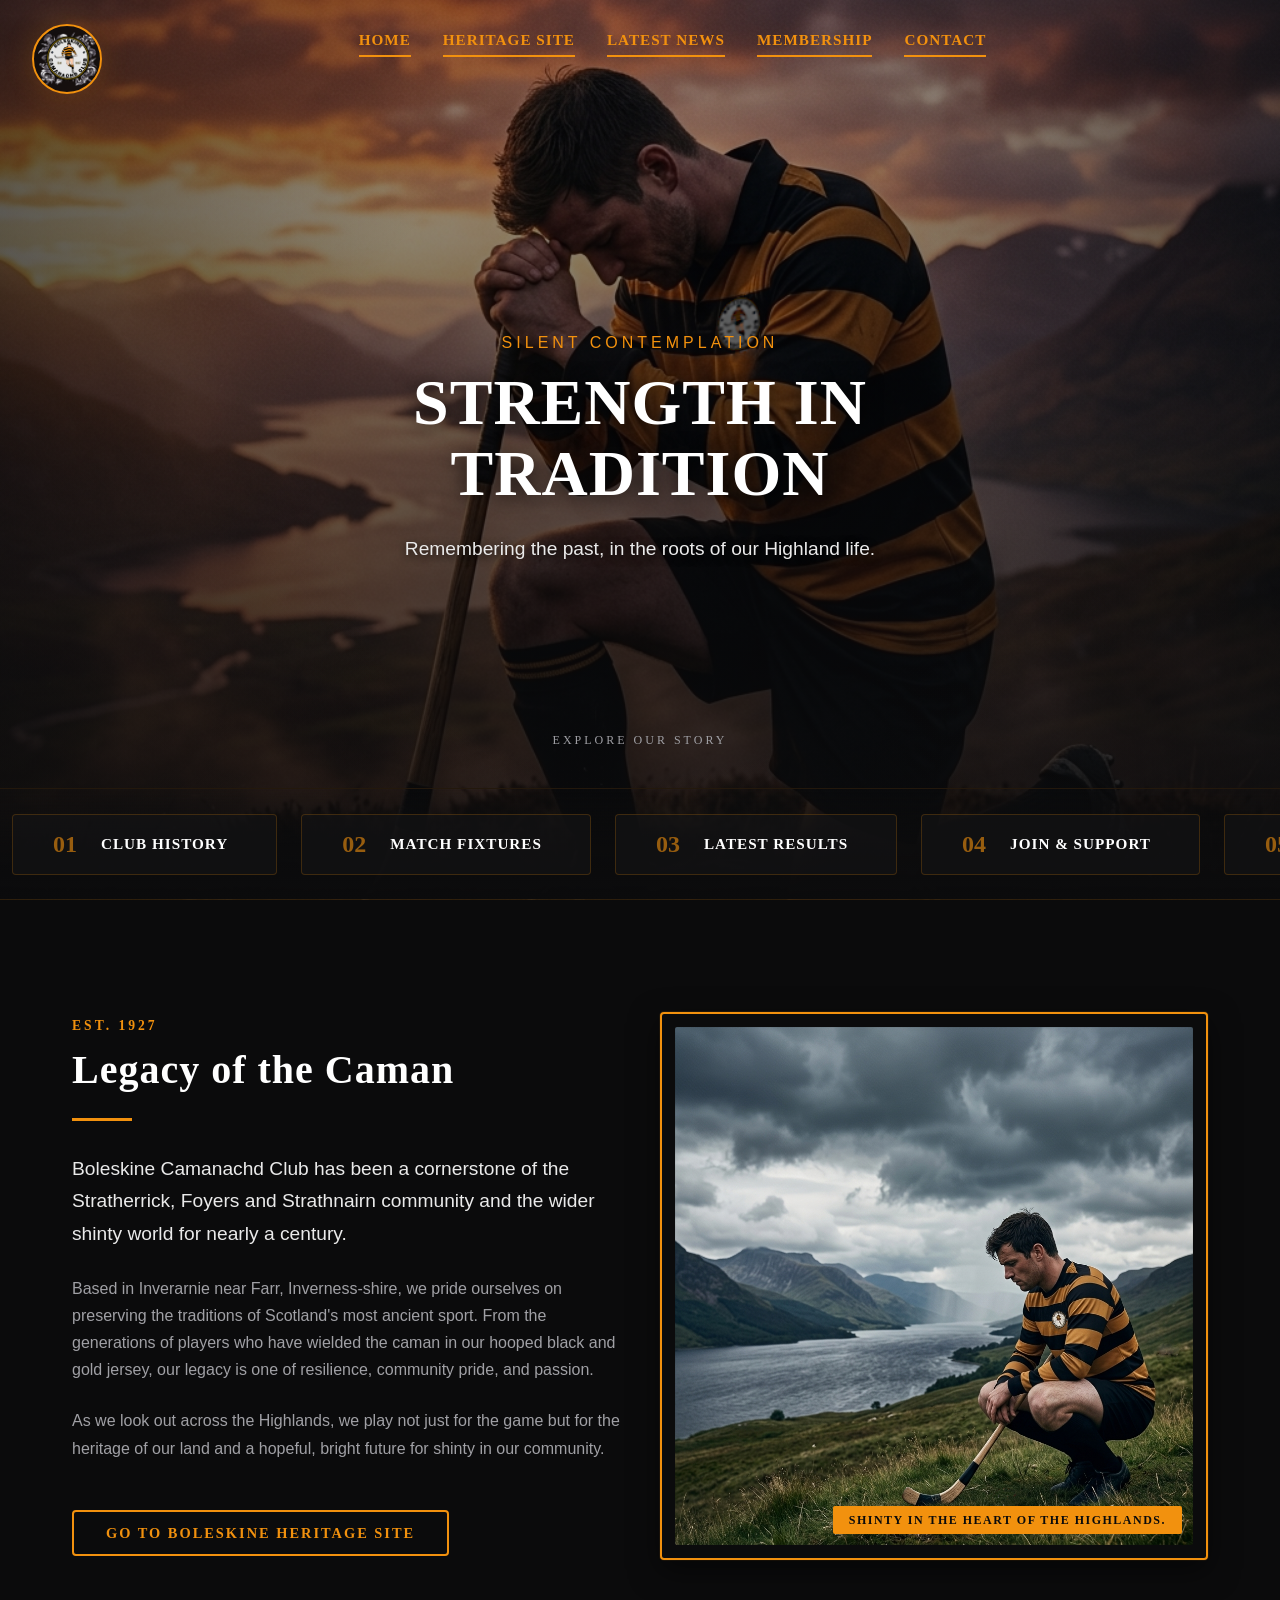
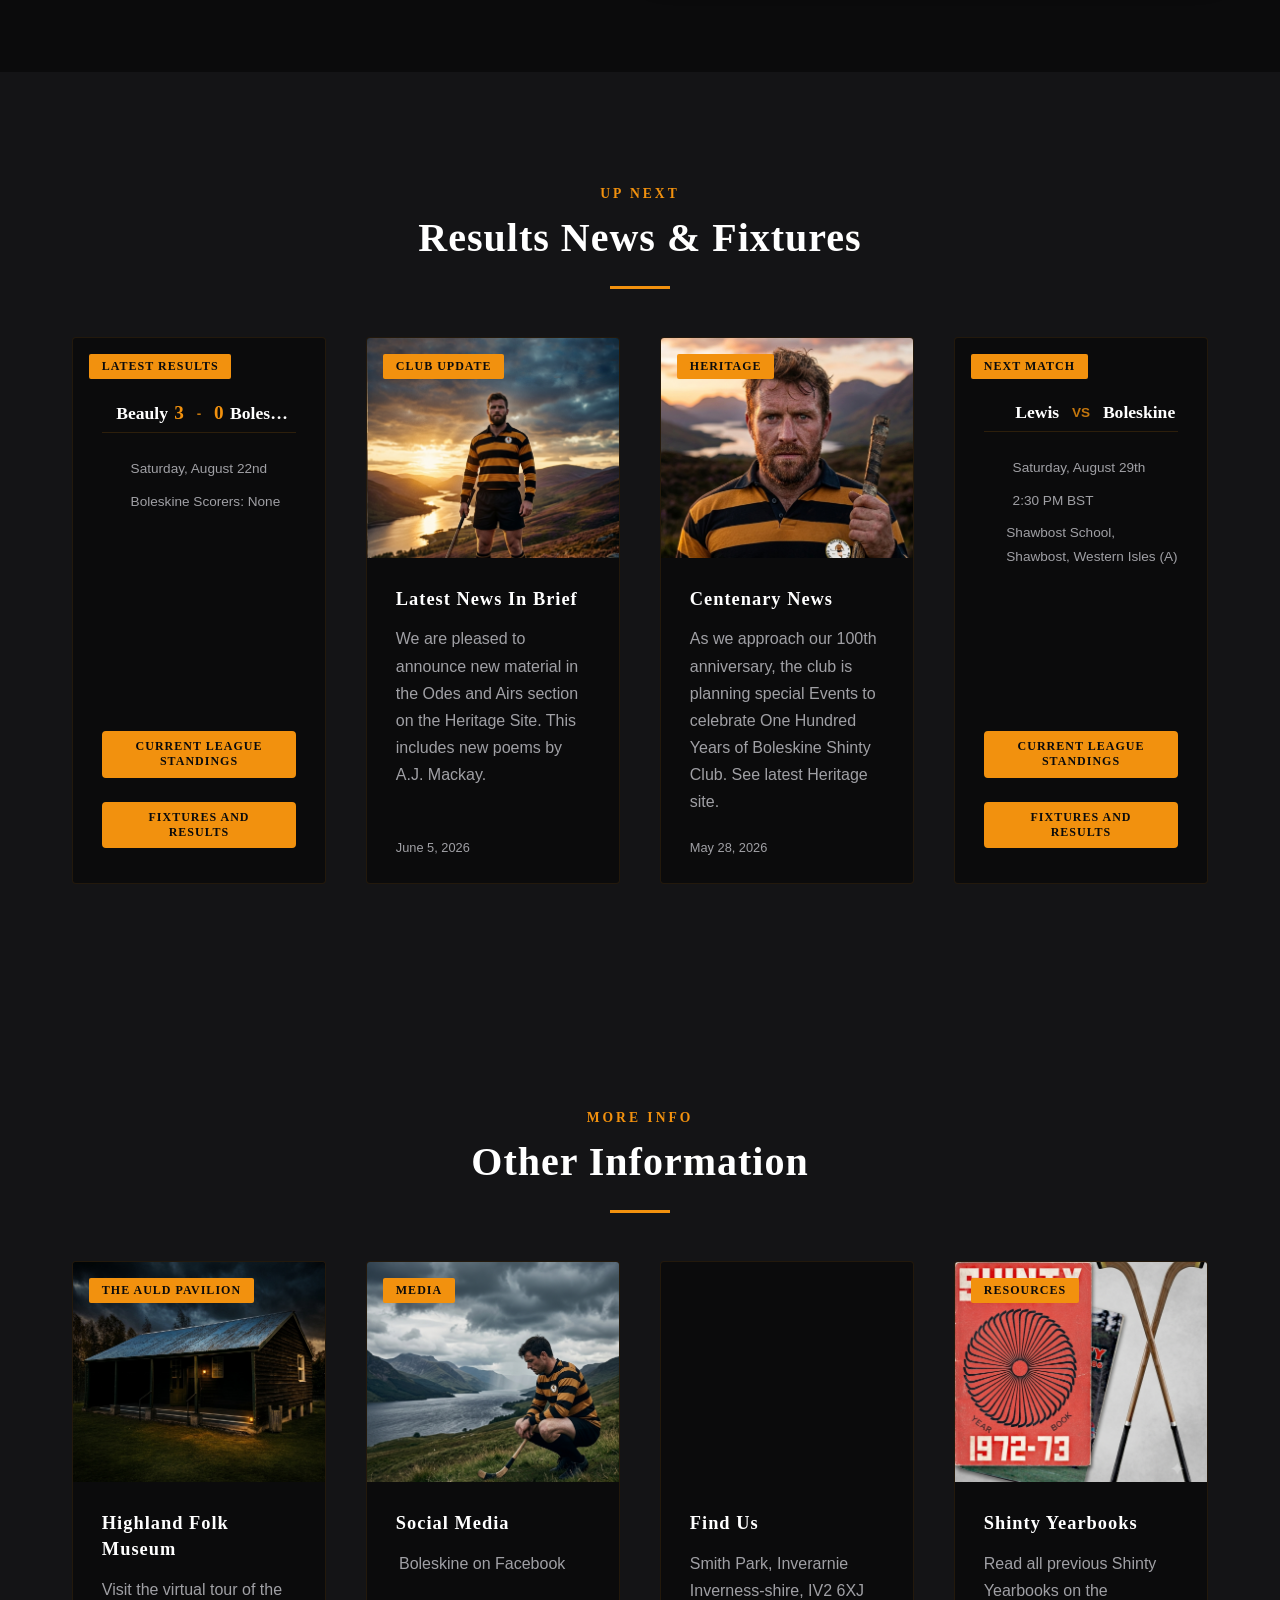
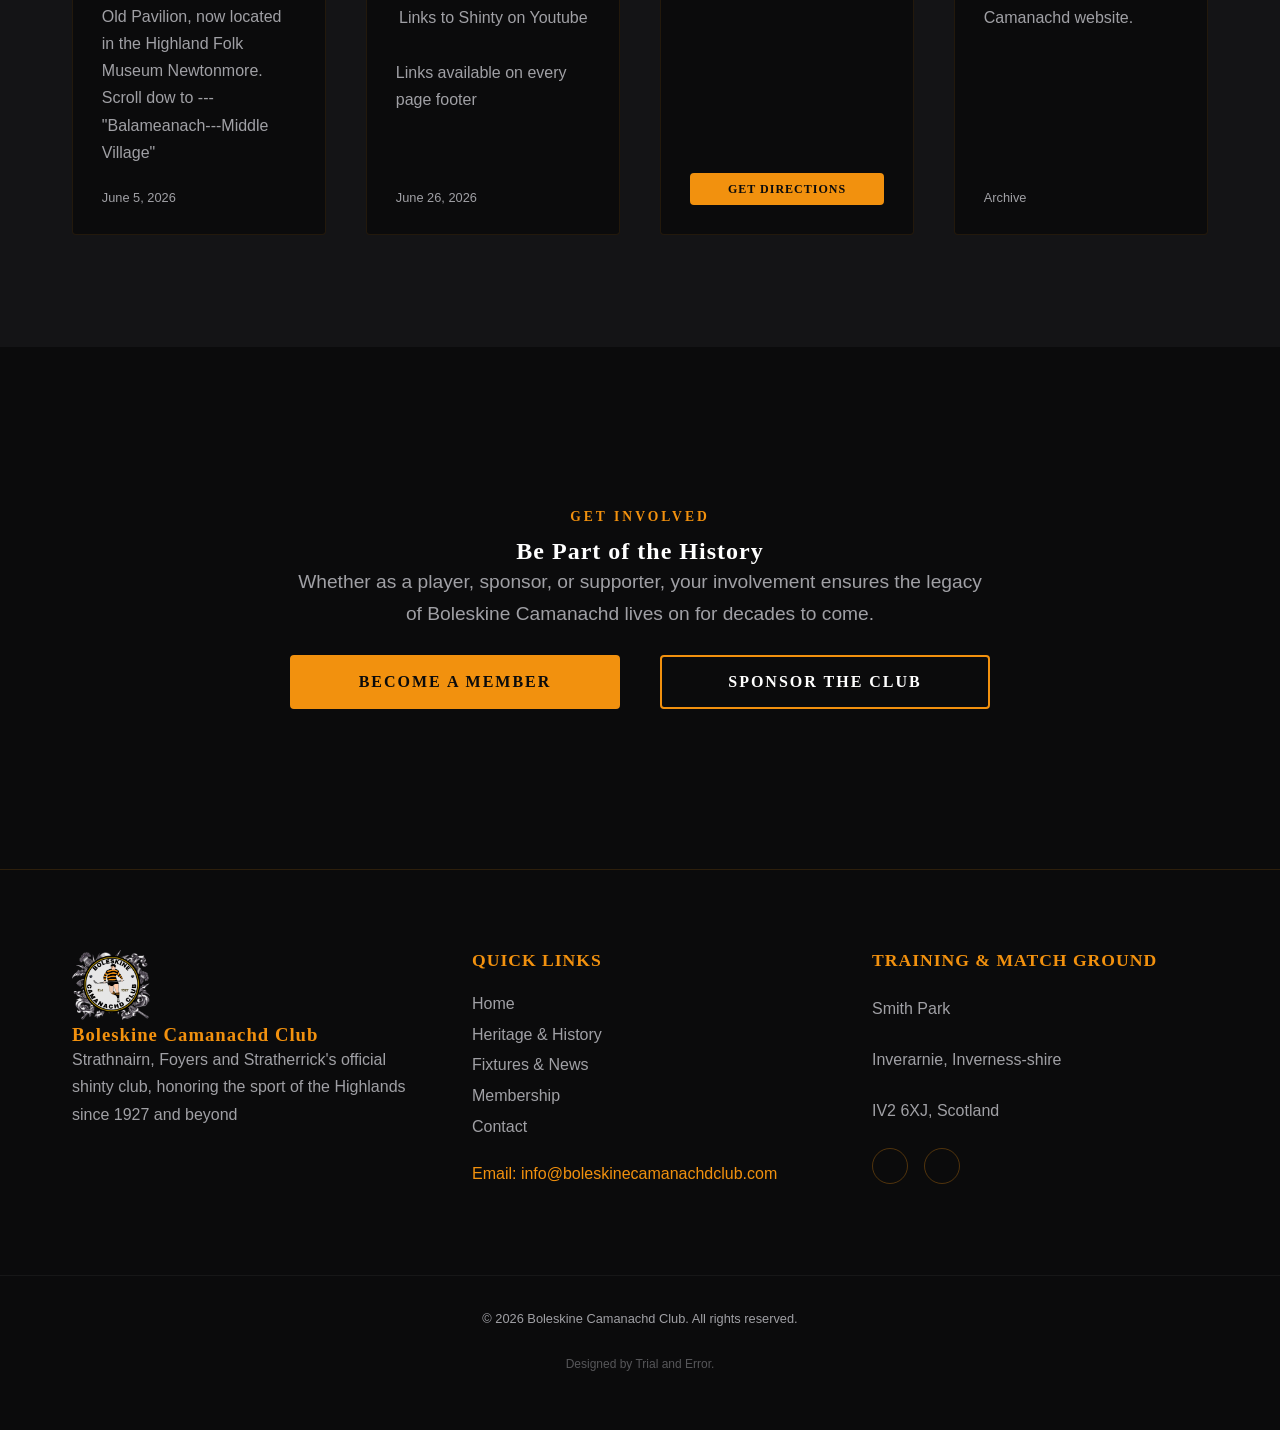
==== index.html @ 70c3073e "ui: force card action buttons to the bottom of the card" ====
<!DOCTYPE html>
<!-- saved from url=(0067)#contact -->
<html lang="en">

<head>
    <meta charset="utf-8">

    <meta name="viewport" content="width=device-width, initial-scale=1.0">
    <title>Boleskine Camanachd Club | Est. 1927</title>
    <link rel="icon" type="image/png" href="./assets/Round-Badge300.png">
    <meta name="description"
        content="Official homepage of Boleskine Camanachd Club. Honoring shinty tradition in the Scottish Highlands since 1927. Strength in heritage, hopeful for a brighter future.">
    <!-- Google Fonts -->
    <link rel="preconnect" href="https://fonts.googleapis.com/">
    <link rel="preconnect" href="https://fonts.gstatic.com/" crossorigin="">
    <link href="./index_files/css2" rel="stylesheet">
    <!-- FontAwesome for Icons -->
    <link rel="stylesheet" href="./index_files/all.min.css">
    <!-- Stylesheet -->
    <link rel="stylesheet" href="./index_files/style.css">
    <!-- Page Specific Styles -->
    <style>
        #dynamic-logo-container {
            position: fixed;
        }

        #hero {
            position: relative;
        }

        #slide-bowed {
            background-image: linear-gradient(to bottom, rgba(0, 0, 0, 0.3), rgba(11, 11, 12, 0.9)), url('assets/player_1_bowed.png');
        }

        #slide-standing {
            background-image: linear-gradient(to bottom, rgba(0, 0, 0, 0.3), rgba(11, 11, 12, 0.9)), url('assets/player_2_standing.png');
        }

        #slide-determined {
            background-image: linear-gradient(to bottom, rgba(0, 0, 0, 0.2), rgba(11, 11, 12, 0.95)), url('assets/determined.png');
        }

        #slide-hopeful {
            background-image: linear-gradient(to bottom, rgba(0, 0, 0, 0.25), rgba(11, 11, 12, 0.9)), url('assets/player_4_hopeful.png');
        }
    </style>
</head>

<body>

    <!-- Dynamic Logo Container (Moves from center-screen to navbar on scroll) -->


    <!-- Template Injection Placeholders -->
    <div id="site-header"></div>

    <!-- Cinematic Hero Section -->
    <section id="hero">
        <div class="hero-slides-wrapper">
            <!-- Slide 1: Bowed/Contemplation -->
            <div class="hero-slide" id="slide-bowed">
                <div class="hero-text-overlay text-center">
                    <span class="text-subtitle font-cinzel-bold">Silent Contemplation</span>
                    <h1 class="font-cinzel">Strength in Tradition</h1>
                    <p>Remembering the past, in the roots of our Highland life.</p>
                </div>
            </div>

            <!-- Slide 2: Standing/Turning -->
            <div class="hero-slide" id="slide-standing">
                <div class="hero-text-overlay text-center">
                    <span class="text-subtitle font-cinzel-bold">Rising Tall</span>
                    <h1 class="font-cinzel">Pride of the Gaidheal</h1>
                    <p>Turning to face the future. Ready to continue our history.</p>
                </div>
            </div>

            <!-- Slide 3: Determined Close-Up (Brighter Future) -->
            <div class="hero-slide" id="slide-determined">
                <div class="hero-text-overlay text-center">
                    <span class="text-subtitle font-gold font-cinzel-bold">A Brighter Future</span>
                    <h1 class="font-gold font-cinzel">Boleskine Camanachd</h1>
                    <p>A hopeful, determined vision for tomorrow.</p>
                </div>
            </div>

            <!-- Slide 4: Hopeful/Triumphant -->
            <div class="hero-slide active" id="slide-hopeful">
                <div class="hero-text-overlay text-center">
                    <span class="text-subtitle font-cinzel-bold">Rise Again</span>
                    <h1 class="font-cinzel">Hope for the future</h1>
                    <p>Standing tall, ready to write the next chapter.</p>
                </div>
            </div>
        </div>

        <!-- Ambient Mist Overlay -->
        <div class="ambient-mist"></div>

        <!-- Skip Intro / Scroll Down Button -->
        <div class="hero-controls">
            <a href="#heritage" class="scroll-indicator" aria-label="Scroll down">
                <span class="scroll-text font-cinzel">Explore Our Story</span>
                <i class="fa-solid fa-chevron-down scroll-arrow"></i>
            </a>
        </div>

        <!-- Infinite Scrolling Link Banner (Positioned near the bottom of the animation viewport) -->
        <div class="marquee-banner-container">
            <div class="marquee-banner">
                <div class="marquee-track">
                    <!-- Set 1 -->
                    <a href="#heritage" class="marquee-card">
                        <span class="card-num">01</span>
                        <span class="card-title font-cinzel">Club History <i class="fa-solid fa-arrow-right"></i></span>
                    </a>
                    <a href="#fixtures" class="marquee-card">
                        <span class="card-num">02</span>
                        <span class="card-title font-cinzel">Match Fixtures <i
                                class="fa-solid fa-arrow-right"></i></span>
                    </a>
                    <a href="#fixtures" class="marquee-card">
                        <span class="card-num">03</span>
                        <span class="card-title font-cinzel">Latest Results <i
                                class="fa-solid fa-arrow-right"></i></span>
                    </a>
                    <a href="#membership" class="marquee-card">
                        <span class="card-num">04</span>
                        <span class="card-title font-cinzel">Join &amp; Support <i
                                class="fa-solid fa-arrow-right"></i></span>
                    </a>
                    <a href="gallery.html" class="marquee-card">
                        <span class="card-num">05</span>
                        <span class="card-title font-cinzel">Club Gallery <i class="fa-solid fa-arrow-right"></i></span>
                    </a>
                    <a href="#contact" class="marquee-card">
                        <span class="card-num">06</span>
                        <span class="card-title font-cinzel">Get in Touch <i class="fa-solid fa-arrow-right"></i></span>
                    </a>

                    <!-- Set 2 (Duplicated for infinite looping) -->
                    <a href="#heritage" class="marquee-card">
                        <span class="card-num">01</span>
                        <span class="card-title font-cinzel">Club History <i class="fa-solid fa-arrow-right"></i></span>
                    </a>
                    <a href="#fixtures" class="marquee-card">
                        <span class="card-num">02</span>
                        <span class="card-title font-cinzel">Match Fixtures <i
                                class="fa-solid fa-arrow-right"></i></span>
                    </a>
                    <a href="#fixtures" class="marquee-card">
                        <span class="card-num">03</span>
                        <span class="card-title font-cinzel">Latest Results <i
                                class="fa-solid fa-arrow-right"></i></span>
                    </a>
                    <a href="#membership" class="marquee-card">
                        <span class="card-num">04</span>
                        <span class="card-title font-cinzel">Join &amp; Support <i
                                class="fa-solid fa-arrow-right"></i></span>
                    </a>
                    <a href="gallery.html" class="marquee-card">
                        <span class="card-num">05</span>
                        <span class="card-title font-cinzel">Club Gallery <i class="fa-solid fa-arrow-right"></i></span>
                    </a>
                    <a href="#contact" class="marquee-card">
                        <span class="card-num">06</span>
                        <span class="card-title font-cinzel">Get in Touch <i class="fa-solid fa-arrow-right"></i></span>
                    </a>
                </div>
            </div>
        </div>
    </section>

    <!-- Main Content Area -->
    <main>
        <!-- Club Heritage Section -->
        <section id="heritage" class="content-section">
            <div class="container">
                <div class="grid grid-2-col align-center">
                    <div class="heritage-text reveal-on-scroll active">
                        <div class="section-badge font-cinzel">Est. 1927</div>
                        <h2 class="section-title font-cinzel">Legacy of the Caman</h2>
                        <div class="accent-line"></div>
                        <p class="lead">Boleskine Camanachd Club has been a cornerstone of the Stratherrick, Foyers and
                            Strathnairn community
                            and the wider shinty world for nearly a century.</p>
                        <p>Based in Inverarnie near Farr, Inverness-shire, we pride ourselves on preserving the
                            traditions of Scotland's
                            most ancient sport. From the generations of players who have wielded the caman in our
                            hooped black and gold jersey, our legacy is one of resilience, community pride, and passion.
                        </p>
                        <p>As we look out across the Highlands, we play not just for the game but for the heritage of
                            our land and a hopeful, bright future for shinty in our community.</p>
                        <a href="#membership" class="btn btn-gold btn-outline mt-3">Go to Boleskine Heritage Site</a>
                    </div>
                    <div class="heritage-image reveal-on-scroll active">
                        <div class="image-frame-gold">
                            <img src="./index_files/player_1_original.png" alt="Boleskine Player in Contemplation">
                            <div class="frame-tag font-cinzel">Shinty in the heart of the Highlands. </div>
                        </div>
                    </div>
                </div>
            </div>
        </section>

        <!-- Fixtures & News Section -->
        <section id="fixtures" class="content-section bg-charcoal">
            <div class="container">
                <div class="text-center mb-5 reveal-on-scroll active">
                    <span class="section-badge font-cinzel">Up Next</span>
                    <h2 class="section-title font-cinzel">Results News &amp; Fixtures</h2>
                    <div class="accent-line center"></div>
                </div>

                <div class="grid grid-4-col">
                    <!-- Results Card -->
                    <div class="news-card reveal-on-scroll active" id="latest-results-card">
                        <div class="card-type font-cinzel">Latest Results</div>
                        <div class="fixture-details">
                            <div class="fixture-teams"><span class="team-name font-cinzel">Boleskine</span><span
                                    class="vs">vs</span><span class="team-name font-cinzel">Kingussie</span></div>
                            <div class="fixture-meta">
                                <p><i class="fa-regular fa-calendar-days"></i> Saturday, July 4th</p>
                                <p><i class="fa-regular fa-clock"></i> 2:30 PM BST</p>
                                <p><i class="fa-solid fa-location-dot"></i> Smith Pk Inverarnie (H)</p>
                            </div>
                            <a href="https://matches.shinty.com/mowi-north-division-2-2026/" target="_blank"
                                rel="noopener" class="btn btn-gold btn-xs mt-3 w-100 text-center">Current League
                                Standings</a>
                            <a href="https://matches.shinty.com/" target="_blank" rel="noopener"
                                class="btn btn-gold btn-xs mt-3 w-100 text-center">Fixtures and Results</a>
                        </div>
                    </div>

                    <!-- News Card 1 -->
                    <div class="news-card reveal-on-scroll active">
                        <div class="card-img-wrapper">
                            <div class="card-type font-cinzel">Club Update</div>
                            <img src="./index_files/player_2_standing.png" alt="Shinty Club Training Session">
                        </div>
                        <div class="card-content">
                            <h3 class="card-heading font-cinzel"><a href="#">Latest News In Brief</a></h3>
                            <p>We are pleased to announce new material in the Odes and Airs section on the Heritage
                                Site. This includes new poems by A.J. Mackay.</p>
                            <span class="card-date"><i class="fa-regular fa-clock"></i> June 5, 2026</span>
                        </div>
                    </div>

                    <!-- News Card 2 -->
                    <div class="news-card reveal-on-scroll active">
                        <div class="card-img-wrapper">
                            <div class="card-type font-cinzel">Heritage</div>
                            <img src="./index_files/determined.png" alt="Shinty Club Slogan Background">
                        </div>
                        <div class="card-content">
                            <h3 class="card-heading font-cinzel"><a href="#">Centenary News</a>
                            </h3>
                            <p>As we approach our 100th anniversary, the club is planning special Events to
                                celebrate One Hundred Years of Boleskine Shinty Club. See latest Heritage site.</p>
                            <span class="card-date"><i class="fa-regular fa-clock"></i> May 28, 2026</span>
                        </div>
                    </div>
                    <!-- Fixture Card 1 -->
                    <div class="news-card reveal-on-scroll active" id="next-match-card">
                        <div class="card-type font-cinzel">Next Match</div>
                        <div class="fixture-details">
                            <div class="fixture-teams"><span class="team-name font-cinzel">Boleskine</span><span
                                    class="vs">vs</span><span class="team-name font-cinzel">Kingussie</span></div>
                            <div class="fixture-meta">
                                <p><i class="fa-regular fa-calendar-days"></i> Saturday, July 4th</p>
                                <p><i class="fa-regular fa-clock"></i> 2:30 PM BST</p>
                                <p><i class="fa-solid fa-location-dot"></i> Smith Pk Inverarnie (H)</p>
                            </div>
                            <a href="https://matches.shinty.com/mowi-north-division-2-2026/" target="_blank"
                                rel="noopener" class="btn btn-gold btn-xs mt-3 w-100 text-center">Current League
                                Standings</a>
                            <a href="https://matches.shinty.com/" target="_blank" rel="noopener"
                                class="btn btn-gold btn-xs mt-3 w-100 text-center">Fixtures and Results</a>
                        </div>
                    </div>
                </div>
            </div>
        </section>


        <!-- Other Information Section -->
        <section id="other-info" class="content-section bg-charcoal">
            <div class="container">


                <div class="text-center mb-5 reveal-on-scroll active">
                    <span class="section-badge font-cinzel">More Info</span>
                    <h2 class="section-title font-cinzel">Other Information</h2>
                    <div class="accent-line center"></div>
                </div>


                <div class="grid grid-4-col">

                    <!-- News Card 1 -->
                    <div class="news-card reveal-on-scroll active">
                        <div class="card-img-wrapper">
                            <div class="card-type font-cinzel">The Auld Pavilion</div>
                            <img src="./index_files/auld_pavilion.jpg" alt="Shinty Pavilion Tour">
                        </div>
                        <div class="card-content">
                            <h3 class="card-heading font-cinzel"><a
                                    href="https://www.highlifehighland.com/attractions/highland-folk-museum/explore?_gl=1*1t1nfi8*_up*MQ..*_ga*MTc1NTkxMTQ5My4xNzg3NDgwNDAy*_ga_45TXEQCDF7*czE3ODc0ODA0MDIkbzEkZzAkdDE3ODc0ODA0MDIkajYwJGwwJGgw"
                                    target="_blank" rel="noopener">Highland
                                    Folk Museum</a></h3>
                            <p> Visit the virtual tour of the Old Pavilion, now located in the Highland Folk Museum
                                Newtonmore. Scroll dow to ---"Balameanach---Middle Village"</p>
                            <span class="card-date"><i class="fa-regular fa-clock"></i>June 5, 2026</span>
                        </div>
                    </div>

                    <!-- News Card 2 -->
                    <div class="news-card reveal-on-scroll active">
                        <div class="card-img-wrapper">
                            <div class="card-type font-cinzel">Media</div>
                            <img src="./index_files/player_1_original.png" alt="Shinty Club Slogan Background">
                        </div>
                        <div class="card-content">
                            <h3 class="card-heading font-cinzel"><a href="#">Social Media</a>
                            </h3>
                            <p>
                                <a href="https://www.facebook.com/people/Boleskine-Camanachd-Club/100057269995639/"
                                    target="_blank" rel="noopener" class="media-link"><i
                                        class="fa-brands fa-facebook"></i> Boleskine on Facebook</a><br><br>
                                <a href="https://www.youtube.com/results?search_query=shinty" target="_blank"
                                    rel="noopener" class="media-link"><i class="fa-brands fa-youtube"></i> Links to
                                    Shinty on Youtube</a><br><br>
                                Links available on every page footer
                            </p>
                            <span class="card-date"><i class="fa-regular fa-clock"></i> June 26, 2026</span>
                        </div>
                    </div>

                    <!-- Map Card -->
                    <div class="news-card reveal-on-scroll active">
                        <div class="card-img-wrapper">
                            <!-- Google Maps Embed -->
                            <iframe
                                src="https://maps.google.com/maps?q=Boleskine%20Shinty%20Club,%20Smith%20Park,%20Inverarnie,%20Inverness-shire&amp;t=&amp;z=14&amp;ie=UTF8&amp;iwloc=&amp;output=embed"
                                class="map-iframe" width="600" height="450" allowfullscreen loading="lazy"
                                title="Google Maps Location">
                            </iframe>
                        </div>
                        <div class="card-content">
                            <h3 class="card-heading font-cinzel">Find Us</h3>
                            <p>Smith Park, Inverarnie<br>Inverness-shire, IV2 6XJ</p>
                            <a href="https://www.google.com/maps/place/Boleskine+Shinty+Club/@57.3915967,-4.1916221,9784m/data=!3m1!1e3!4m9!1m2!2m1!1sSmith+Park,+Inverarnie,+Inverness-shire,+IV2+6XJ!3m5!1s0x488f6e24316aadd3:0xac85c4b815f97636!8m2!3d57.3867936!4d-4.1818406!16s%2Fg%2F11cms_fbth?entry=ttu&g_ep=EgoyMDI2MDgyNC4wIKXMDSoASAFQAw%3D%3D"
                                target="_blank" rel="noopener" class="btn btn-gold btn-xs mt-2 w-100 text-center">Get
                                Directions</a>
                        </div>
                    </div>
                    <!-- News Card 3: Shinty Yearbooks -->
                    <div class="news-card reveal-on-scroll active">
                        <div class="card-img-wrapper">
                            <div class="card-type font-cinzel">Resources</div>
                            <img src="./index_files/yearbooks.png" alt="Shinty Yearbooks">
                        </div>
                        <div class="card-content">
                            <h3 class="card-heading font-cinzel"><a href="https://shinty.com/the-shinty-yearbook/"
                                    target="_blank" rel="noopener">Shinty Yearbooks</a>
                            </h3>
                            <p>Read all previous Shinty Yearbooks on the Camanachd website.</p>
                            <span class="card-date"><i class="fa-regular fa-clock"></i> Archive</span>
                        </div>
                    </div>

                </div>
            </div>
        </section>




        <!-- Club Membership / Call To Action Section -->
        <section id="membership" class="content-section cta-section">
            <div class="cta-overlay"></div>
            <div class="container relative-z">
                <div class="text-center max-width-700 reveal-on-scroll active">
                    <span class="section-badge font-cinzel text-gold">Get Involved</span>
                    <h2 class="font-cinzel text-white mb-3">Be Part of the History</h2>
                    <p class="lead text-gray mb-4">Whether as a player, sponsor, or supporter, your involvement ensures
                        the legacy of Boleskine Camanachd lives on for decades to come.</p>
                    <div class="grid grid-2-col gap-3 justify-center">
                        <a href="#contact" class="btn btn-gold btn-lg">Become a Member</a>
                        <a href="#contact" class="btn btn-gold btn-outline btn-lg text-white">Sponsor the Club</a>
                    </div>
                </div>
            </div>
        </section>
    </main>

    <!-- Template Injection Placeholders -->
    <div id="site-footer"></div>

    <!-- Scripts -->
    <script src="./index_files/templates.js"></script>
    <script src="./index_files/main.js"></script>
    <script src="./index_files/fixtures.js"></script>
    <script src="./index_files/fixture_updater.js"></script>


</body>

</html>
---- index_files/style.css ----
/* Core Design System Variables */
:root {
    --color-black: #0B0B0C;
    --color-charcoal: #141416;
    --color-gold: #F2910E;
    --color-gold-hover: #C5720A;
    --color-gold-light: #FDDBB4;
    --color-gold-rgb: 242, 145, 14;
    --color-text: #EAEAEA;
    --color-text-muted: #A0A0A5;
    --font-title: 'Cinzel', serif;
    --font-body: 'Outfit', sans-serif;
    --transition-smooth: all 0.5s cubic-bezier(0.25, 1, 0.5, 1);
    --transition-quick: all 0.2s ease;
}

/* Reset & Base Styles */
* {
    margin: 0;
    padding: 0;
    box-sizing: border-box;
}

html {
    scroll-behavior: smooth;
    background-color: var(--color-black);
    color: var(--color-text);
    font-family: var(--font-body);
    font-size: 16px;
    overflow-x: hidden;
}

body {
    min-height: 100vh;
    display: flex;
    flex-direction: column;
    overflow-x: hidden;
}

/* Typography Utility */
.font-cinzel {
    font-family: var(--font-title);
}

.font-body {
    font-family: var(--font-body);
}

.text-gold {
    color: var(--color-gold) !important;
}

.text-white {
    color: #ffffff !important;
}

.text-gray {
    color: var(--color-text-muted) !important;
}

h1,
h2,
h3,
h4,
h5,
h6 {
    color: #ffffff;
    font-weight: 700;
    line-height: 1.2;
    letter-spacing: 1px;
}

p {
    font-weight: 300;
    line-height: 1.7;
    color: var(--color-text-muted);
    margin-bottom: 1.5rem;
}

.lead {
    font-size: 1.2rem;
    font-weight: 400;
    color: var(--color-text);
}

a {
    color: inherit;
    text-decoration: none;
    transition: var(--transition-quick);
}

/* Layout Elements */
.container {
    width: 100%;
    max-width: 1200px;
    margin: 0 auto;
    padding: 0 2rem;
}

.grid {
    display: grid;
    gap: 2.5rem;
}

.grid-2-col {
    grid-template-columns: repeat(2, 1fr);
}

.grid-3-col {
    grid-template-columns: repeat(3, 1fr);
}

.grid-4-col {
    grid-template-columns: repeat(4, 1fr);
}

.align-center {
    align-items: center;
}

.justify-center {
    justify-content: center;
}

.text-center {
    text-align: center;
}

.relative-z {
    position: relative;
    z-index: 2;
}

.max-width-700 {
    max-width: 700px;
    margin-left: auto;
    margin-right: auto;
}

.mt-3 {
    margin-top: 1.5rem;
}

.mb-5 {
    margin-bottom: 3rem;
}

.w-100 {
    width: 100%;
}

/* Buttons */
.btn {
    display: inline-flex;
    align-items: center;
    justify-content: center;
    padding: 0.8rem 2rem;
    font-family: var(--font-title);
    font-weight: 700;
    font-size: 0.9rem;
    letter-spacing: 2px;
    text-transform: uppercase;
    border-radius: 4px;
    cursor: pointer;
    transition: var(--transition-smooth);
    border: 2px solid transparent;
}

.btn-sm {
    padding: 0.5rem 1.2rem;
    font-size: 0.8rem;
}

.btn-xs {
    padding: 0.4rem 1rem;
    font-size: 0.75rem;
    letter-spacing: 1px;
}

.btn-lg {
    padding: 1rem 2.5rem;
    font-size: 1rem;
}

.btn-gold {
    background-color: var(--color-gold);
    color: var(--color-black);
    border-color: var(--color-gold);
}

.btn-gold:hover {
    background-color: var(--color-gold-hover);
    border-color: var(--color-gold-hover);
    color: var(--color-black);
    transform: translateY(-2px);
    box-shadow: 0 4px 15px rgba(242, 145, 14, 0.4);
}

.btn-gold.btn-outline {
    background-color: transparent;
    color: var(--color-gold);
    border-color: var(--color-gold);
}

.btn-gold.btn-outline:hover {
    background-color: var(--color-gold);
    border-color: var(--color-gold);
    color: var(--color-black);
    box-shadow: 0 4px 15px rgba(242, 145, 14, 0.3);
    transform: translateY(-2px);
}

/* Sections badges */
.section-badge {
    display: inline-block;
    color: var(--color-gold);
    font-size: 0.85rem;
    font-weight: 700;
    letter-spacing: 3px;
    text-transform: uppercase;
    margin-bottom: 0.75rem;
}

.section-title {
    font-size: 2.5rem;
    margin-bottom: 1.5rem;
}

.accent-line {
    width: 60px;
    height: 3px;
    background-color: var(--color-gold);
    margin-bottom: 2rem;
}

.accent-line.center {
    margin-left: auto;
    margin-right: auto;
}

/* Dynamic Logo Container Styles */
#dynamic-logo-container {
    position: fixed;
    z-index: 1100;
    pointer-events: none;
    transition: transform 0.8s cubic-bezier(0.25, 1, 0.5, 1),
        width 0.8s cubic-bezier(0.25, 1, 0.5, 1),
        height 0.8s cubic-bezier(0.25, 1, 0.5, 1),
        top 0.8s cubic-bezier(0.25, 1, 0.5, 1),
        left 0.8s cubic-bezier(0.25, 1, 0.5, 1),
        opacity 0.5s ease;
}

/* Initial top-left position during landing (does not cover hero text) */
#dynamic-logo-container.logo-center {
    top: 1.5rem;
    left: 2rem;
    transform: none;
    width: 70px;
    height: 70px;
}

/* Docked in the navbar state */
#dynamic-logo-container.logo-docked {
    position: absolute;
    top: 50%;
    left: 2rem;
    transform: translateY(-50%);
    width: 65px;
    height: 65px;
    pointer-events: auto;
}

.logo-wrapper {
    position: relative;
    width: 100%;
    height: 100%;
    border-radius: 50%;
    overflow: hidden;
    background-color: rgba(11, 11, 12, 0.8);
    border: 2px solid var(--color-gold);
    box-shadow: 0 0 30px rgba(242, 145, 14, 0.2);
    display: flex;
    align-items: center;
    justify-content: center;
    padding: 5%;
}

#dynamic-logo {
    max-width: 100%;
    max-height: 100%;
    object-fit: contain;
}

/* Logo Shimmer sweep effect */
.logo-wrapper::after {
    content: '';
    position: absolute;
    top: 0;
    left: -150%;
    width: 100%;
    height: 100%;
    background: linear-gradient(to right,
            rgba(255, 255, 255, 0) 0%,
            rgba(242, 145, 14, 0.3) 50%,
            rgba(255, 255, 255, 0) 100%);
    transform: skewX(-25deg);
    transition: 0.75s;
    animation: shimmer-sweep 5s infinite;
}

@keyframes shimmer-sweep {
    0% {
        left: -150%;
    }

    25%,
    100% {
        left: 150%;
    }
}

/* Header / Navbar Navigation */
#main-header {
    position: fixed;
    top: 0;
    left: 0;
    width: 100%;
    height: 80px;
    z-index: 1000;
    background-color: transparent;
    border-bottom: 1px solid transparent;
    transition: var(--transition-smooth);
    display: flex;
    align-items: center;
}

#main-header.scrolled {
    background-color: rgba(11, 11, 12, 0.85);
    -webkit-backdrop-filter: blur(10px);
    backdrop-filter: blur(10px);
    border-bottom: 1px solid rgba(242, 145, 14, 0.2);
    height: 70px;
}

.header-container {
    width: 100%;
    max-width: 1200px;
    margin: 0 auto;
    padding: 0 2rem;
    display: flex;
    align-items: center;
    justify-content: space-between;
    position: relative;
}

#logo-target-slot {
    width: 65px;
    height: 65px;
}

#desktop-nav ul {
    display: flex;
    list-style: none;
    gap: 2rem;
}

#desktop-nav a {
    font-family: var(--font-title);
    font-size: 0.95rem;
    font-weight: 600;
    letter-spacing: 1px;
    text-transform: uppercase;
    color: var(--color-text-muted);
    padding: 0.5rem 0;
    display: inline-block;
    position: relative;
}

#desktop-nav a::after {
    content: '';
    position: absolute;
    bottom: 0;
    left: 0;
    width: 0;
    height: 2px;
    background-color: var(--color-gold);
    transition: width 0.3s ease;
}

#desktop-nav a:hover,
#desktop-nav a.active {
    color: var(--color-gold);
}

#desktop-nav a:hover::after,
#desktop-nav a.active::after {
    width: 100%;
}

.nav-actions {
    display: flex;
    align-items: center;
    gap: 1.5rem;
}

/* Mobile Menu Toggle button */
#mobile-menu-toggle {
    display: none;
    background: none;
    border: none;
    cursor: pointer;
    flex-direction: column;
    justify-content: space-between;
    width: 26px;
    height: 18px;
}

#mobile-menu-toggle .bar {
    width: 100%;
    height: 2px;
    background-color: var(--color-gold);
    transition: var(--transition-quick);
    display: block;
}

/* Mobile Menu Drawer */
#mobile-menu-drawer {
    position: fixed;
    top: 0;
    right: -100%;
    width: 300px;
    height: 100vh;
    background-color: var(--color-black);
    border-left: 1px solid rgba(242, 145, 14, 0.2);
    z-index: 999;
    padding: 100px 2rem 2rem;
    transition: var(--transition-smooth);
}

#mobile-menu-drawer.open {
    right: 0;
}

#mobile-menu-drawer ul {
    list-style: none;
    display: flex;
    flex-direction: column;
    gap: 2rem;
}

#mobile-menu-drawer a {
    font-family: var(--font-title);
    font-size: 1.2rem;
    text-transform: uppercase;
    letter-spacing: 2px;
    display: block;
    color: var(--color-text-muted);
}

#mobile-menu-drawer a:hover {
    color: var(--color-gold);
}

/* Cinematic Hero Section */
#hero {
    position: relative;
    width: 100vw;
    height: 100vh;
    overflow: hidden;
    background-color: var(--color-black);
}

.hero-slides-wrapper {
    position: absolute;
    top: 0;
    left: 0;
    width: 100%;
    height: 100%;
}

.hero-slide {
    position: absolute;
    top: 0;
    left: 0;
    width: 100%;
    height: 100%;
    background-size: cover;
    background-position: center;
    opacity: 0;
    z-index: 1;
    transition: opacity 1.5s cubic-bezier(0.25, 1, 0.5, 1);
    display: flex;
    align-items: center;
    justify-content: center;
    padding: 0 2rem;
}

.hero-slide.active {
    opacity: 1;
    z-index: 2;
    animation: ken-burns 12s linear infinite;
}

@keyframes ken-burns {
    0% {
        transform: scale(1.02) translate(0, 0);
    }

    100% {
        transform: scale(1.1) translate(0.5%, -0.5%);
    }
}

.hero-text-overlay {
    max-width: 800px;
    color: #ffffff;
    z-index: 3;
    opacity: 0;
    transform: translateY(20px);
    transition: transform 1.2s cubic-bezier(0.25, 1, 0.5, 1),
        opacity 1.2s ease;
}

.hero-slide.active .hero-text-overlay {
    opacity: 1;
    transform: translateY(0);
}

.hero-text-overlay .text-subtitle {
    display: block;
    font-size: 1rem;
    letter-spacing: 4px;
    text-transform: uppercase;
    color: var(--color-gold);
    margin-bottom: 1rem;
}

.hero-text-overlay h1 {
    font-size: 4rem;
    line-height: 1.1;
    margin-bottom: 1.5rem;
    text-transform: uppercase;
    text-shadow: 0 2px 20px rgba(0, 0, 0, 0.8);
}

.hero-text-overlay p {
    font-size: 1.2rem;
    color: var(--color-text);
    max-width: 600px;
    margin: 0 auto;
    text-shadow: 0 2px 10px rgba(0, 0, 0, 0.8);
}

/* Skip Intro / Controls */
.hero-controls {
    position: absolute;
    bottom: 9rem;
    left: 50%;
    transform: translateX(-50%);
    z-index: 10;
    text-align: center;
}

.scroll-indicator {
    display: flex;
    flex-direction: column;
    align-items: center;
    color: var(--color-text-muted);
}

.scroll-indicator:hover {
    color: var(--color-gold);
}

.scroll-text {
    font-size: 0.75rem;
    text-transform: uppercase;
    letter-spacing: 3px;
    margin-bottom: 0.5rem;
}

.scroll-arrow {
    font-size: 1.2rem;
    animation: bounce 2s infinite;
}

@keyframes bounce {

    0%,
    20%,
    50%,
    80%,
    100% {
        transform: translateY(0);
    }

    40% {
        transform: translateY(-8px);
    }

    60% {
        transform: translateY(-4px);
    }
}

/* Ambient Mist / Atmosphere */
.ambient-mist {
    position: absolute;
    top: 0;
    left: 0;
    width: 100%;
    height: 100%;
    background: radial-gradient(circle at 50% 50%, transparent 40%, rgba(11, 11, 12, 0.5) 100%);
    z-index: 3;
    pointer-events: none;
}

/* Scrolling Banner / Marquee */
.marquee-banner-container {
    position: absolute;
    bottom: 0;
    left: 0;
    width: 100vw;
    height: 7rem;
    background: linear-gradient(to top, rgba(11, 11, 12, 1) 0%, rgba(11, 11, 12, 0.8) 50%, rgba(11, 11, 12, 0) 100%);
    z-index: 10;
    display: flex;
    align-items: center;
    border-top: 1px solid rgba(242, 145, 14, 0.1);
    border-bottom: 1px solid rgba(242, 145, 14, 0.15);
    overflow: hidden;
}

.marquee-banner {
    display: flex;
    width: 100%;
}

.marquee-track {
    display: flex;
    white-space: nowrap;
    animation: marquee-scroll 30s linear infinite;
    gap: 1.5rem;
    padding-left: 0.75rem;
}

.marquee-track:hover {
    animation-play-state: paused;
}

@keyframes marquee-scroll {
    0% {
        transform: translateX(0);
    }

    100% {
        transform: translateX(-50%);
    }
}

.marquee-card {
    display: inline-flex;
    align-items: center;
    background-color: rgba(20, 20, 22, 0.6);
    border: 1px solid rgba(242, 145, 14, 0.2);
    border-radius: 4px;
    padding: 1rem 2.5rem;
    min-width: 250px;
    gap: 1.5rem;
    transition: var(--transition-smooth);
}

.marquee-card:hover {
    border-color: var(--color-gold);
    background-color: rgba(242, 145, 14, 0.1);
    transform: translateY(-4px);
    box-shadow: 0 4px 20px rgba(242, 145, 14, 0.15);
}

.marquee-card .card-num {
    font-family: var(--font-title);
    font-size: 1.5rem;
    font-weight: 700;
    color: var(--color-gold);
    opacity: 0.6;
}

.marquee-card:hover .card-num {
    opacity: 1;
}

.marquee-card .card-title {
    font-size: 0.95rem;
    font-weight: 600;
    letter-spacing: 1px;
    text-transform: uppercase;
    color: #ffffff;
    display: flex;
    align-items: center;
    gap: 0.5rem;
}

.marquee-card .card-title i {
    font-size: 0.8rem;
    transition: transform 0.3s ease;
}

.marquee-card:hover .card-title i {
    transform: translateX(4px);
}

/* Content Sections */
.content-section {
    padding: 7rem 0;
    position: relative;
}

.bg-charcoal {
    background-color: var(--color-charcoal);
}

/* Gold Frame for Images */
.image-frame-gold {
    position: relative;
    border: 2px solid var(--color-gold);
    padding: 0.8rem;
    background-color: var(--color-black);
    box-shadow: 0 10px 30px rgba(0, 0, 0, 0.5), 0 0 0 1px rgba(242, 145, 14, 0.1);
    border-radius: 4px;
}

.image-frame-gold img {
    width: 100%;
    display: block;
    object-fit: cover;
    border-radius: 2px;
}

.image-frame-gold .frame-tag {
    position: absolute;
    bottom: 1.5rem;
    right: 1.5rem;
    background-color: var(--color-gold);
    color: var(--color-black);
    font-family: var(--font-title);
    font-weight: 700;
    font-size: 0.75rem;
    letter-spacing: 1.5px;
    text-transform: uppercase;
    padding: 0.4rem 1rem;
    border-radius: 2px;
}

/* Fixtures & News Cards */
.news-card {
    background-color: var(--color-black);
    border: 1px solid rgba(242, 145, 14, 0.1);
    border-radius: 4px;
    overflow: hidden;
    display: flex;
    flex-direction: column;
    height: 100%;
    transition: var(--transition-smooth);
}

.news-card:hover {
    transform: translateY(-8px);
    border-color: rgba(242, 145, 14, 0.4);
    box-shadow: 0 10px 30px rgba(0, 0, 0, 0.6);
}

.card-img-wrapper {
    position: relative;
    height: 220px;
    overflow: hidden;
}

.card-img-wrapper img {
    width: 100%;
    height: 100%;
    object-fit: cover;
    transition: transform 0.8s cubic-bezier(0.25, 1, 0.5, 1);
}

.news-card:hover .card-img-wrapper img {
    transform: scale(1.08);
}

.card-type {
    position: absolute;
    top: 1rem;
    left: 1rem;
    background-color: var(--color-gold);
    color: var(--color-black);
    font-size: 0.75rem;
    font-weight: 700;
    letter-spacing: 1px;
    text-transform: uppercase;
    padding: 0.3rem 0.8rem;
    border-radius: 2px;
    z-index: 5;
}

.card-content {
    padding: 1.8rem;
    display: flex;
    flex-direction: column;
    flex-grow: 1;
}

.card-heading {
    font-size: 1.15rem;
    margin-bottom: 0.8rem;
    line-height: 1.4;
}

.card-heading a:hover {
    color: var(--color-gold);
}

.media-link i {
    color: var(--color-gold);
    transition: color 0.3s ease;
    margin-right: 0.2rem;
}

.media-link:hover {
    color: #ffffff;
}

.media-link:hover i {
    color: var(--color-text-muted);
}

.card-date {
    font-size: 0.8rem;
    color: var(--color-text-muted);
    margin-top: auto;
}

.card-content .btn {
    margin-top: auto !important;
}

/* Fixture details specifically */
.fixture-details {
    padding: 3.5rem 1.8rem 2.2rem 1.8rem;
    display: flex;
    flex-direction: column;
    justify-content: flex-start;
    height: 100%;
    flex-grow: 1;
}

.fixture-details .btn:first-of-type {
    margin-top: auto !important;
}

.fixture-teams {
    display: flex;
    align-items: center;
    justify-content: space-between;
    margin-bottom: 1.5rem;
    padding: 0.5rem 0;
    border-bottom: 1px solid rgba(242, 145, 14, 0.15);
    width: 100%;
}

.fixture-teams .team-wrap {
    display: flex;
    align-items: center;
    gap: 0.4rem;
    flex: 1;
    min-width: 0;
}

.fixture-teams .home-wrap {
    justify-content: flex-end;
}

.fixture-teams .away-wrap {
    justify-content: flex-start;
}

.fixture-teams .team-name {
    font-size: 1.1rem;
    font-weight: 700;
    color: #ffffff;
    white-space: nowrap;
    overflow: hidden;
    text-overflow: ellipsis;
    min-width: 0;
}

.fixture-teams .team-score {
    font-size: 1.2rem;
    font-weight: 700;
    color: var(--color-gold);
    flex-shrink: 0;
}

.fixture-teams .vs {
    font-size: 0.85rem;
    font-weight: 700;
    color: var(--color-gold);
    text-transform: uppercase;
    opacity: 0.8;
    margin: 0 0.8rem;
}

.fixture-meta p {
    font-size: 0.85rem;
    margin-bottom: 0.6rem;
    display: flex;
    align-items: center;
    gap: 0.8rem;
    justify-content: flex-start;
}

.fixture-meta i {
    color: var(--color-gold);
    width: 16px;
    text-align: center;
}

/* CTA Section Styles */
.cta-section {
    background-image: url('player_4_hopeful.png');
    background-size: cover;
    background-position: center;
    background-attachment: fixed;
    text-align: center;
    padding: 10rem 0;
}

.cta-overlay {
    position: absolute;
    top: 0;
    left: 0;
    width: 100%;
    height: 100%;
    background-color: rgba(11, 11, 12, 0.85);
    z-index: 1;
}

/* Footer Section */
footer {
    background-color: var(--color-black);
    border-top: 1px solid rgba(242, 145, 14, 0.15);
    padding: 5rem 0 2rem;
}

.footer-grid {
    display: grid;
    grid-template-columns: repeat(3, 1fr);
    gap: 4rem;
    margin-bottom: 4rem;
}

.footer-col h4 {
    margin-bottom: 1.5rem;
    text-transform: uppercase;
    font-size: 1.1rem;
}

.footer-logo {
    max-height: 70px;
}

.footer-col ul {
    list-style: none;
    display: flex;
    flex-direction: column;
    gap: 0.8rem;
}

.footer-col ul a {
    color: var(--color-text-muted);
}

.footer-col ul a:hover {
    color: var(--color-gold);
    padding-left: 4px;
}

.social-icons {
    display: flex;
    gap: 1rem;
}

.social-icons a {
    display: flex;
    align-items: center;
    justify-content: center;
    width: 36px;
    height: 36px;
    border: 1px solid rgba(242, 145, 14, 0.3);
    border-radius: 50%;
    color: var(--color-gold);
    font-size: 0.9rem;
    transition: var(--transition-quick);
}

.social-icons a:hover {
    background-color: var(--color-gold);
    color: var(--color-black);
    transform: translateY(-2px);
    box-shadow: 0 0 10px rgba(242, 145, 14, 0.3);
}

.footer-bottom {
    border-top: 1px solid rgba(255, 255, 255, 0.05);
    padding-top: 2rem;
    font-size: 0.8rem;
}

.dev-credits {
    font-size: 0.75rem;
    opacity: 0.5;
}

/* Scroll-linked Reveal Animations */
.reveal-on-scroll {
    opacity: 0;
    transform: translateY(30px);
    transition: opacity 1s cubic-bezier(0.25, 1, 0.5, 1),
        transform 1s cubic-bezier(0.25, 1, 0.5, 1);
}

.reveal-on-scroll.active {
    opacity: 1;
    transform: translateY(0);
}

/* Responsive Breakpoints */
@media (max-width: 1024px) {
    .hero-text-overlay h1 {
        font-size: 3rem;
    }

    .footer-grid {
        gap: 2rem;
    }
}

@media (max-width: 768px) {

    .grid-2-col,
    .grid-3-col,
    .grid-4-col,
    .footer-grid {
        grid-template-columns: 1fr;
    }

    .desktop-nav-container,
    #desktop-nav {
        display: none;
    }

    #mobile-menu-toggle {
        display: flex;
    }

    .hero-text-overlay h1 {
        font-size: 2.2rem;
    }

    .hero-text-overlay p {
        font-size: 1rem;
    }

    .content-section {
        padding: 5rem 0;
    }
}

/* Utilities */
.map-iframe {
    width: 100%;
    height: 100%;
    border: 0;
}
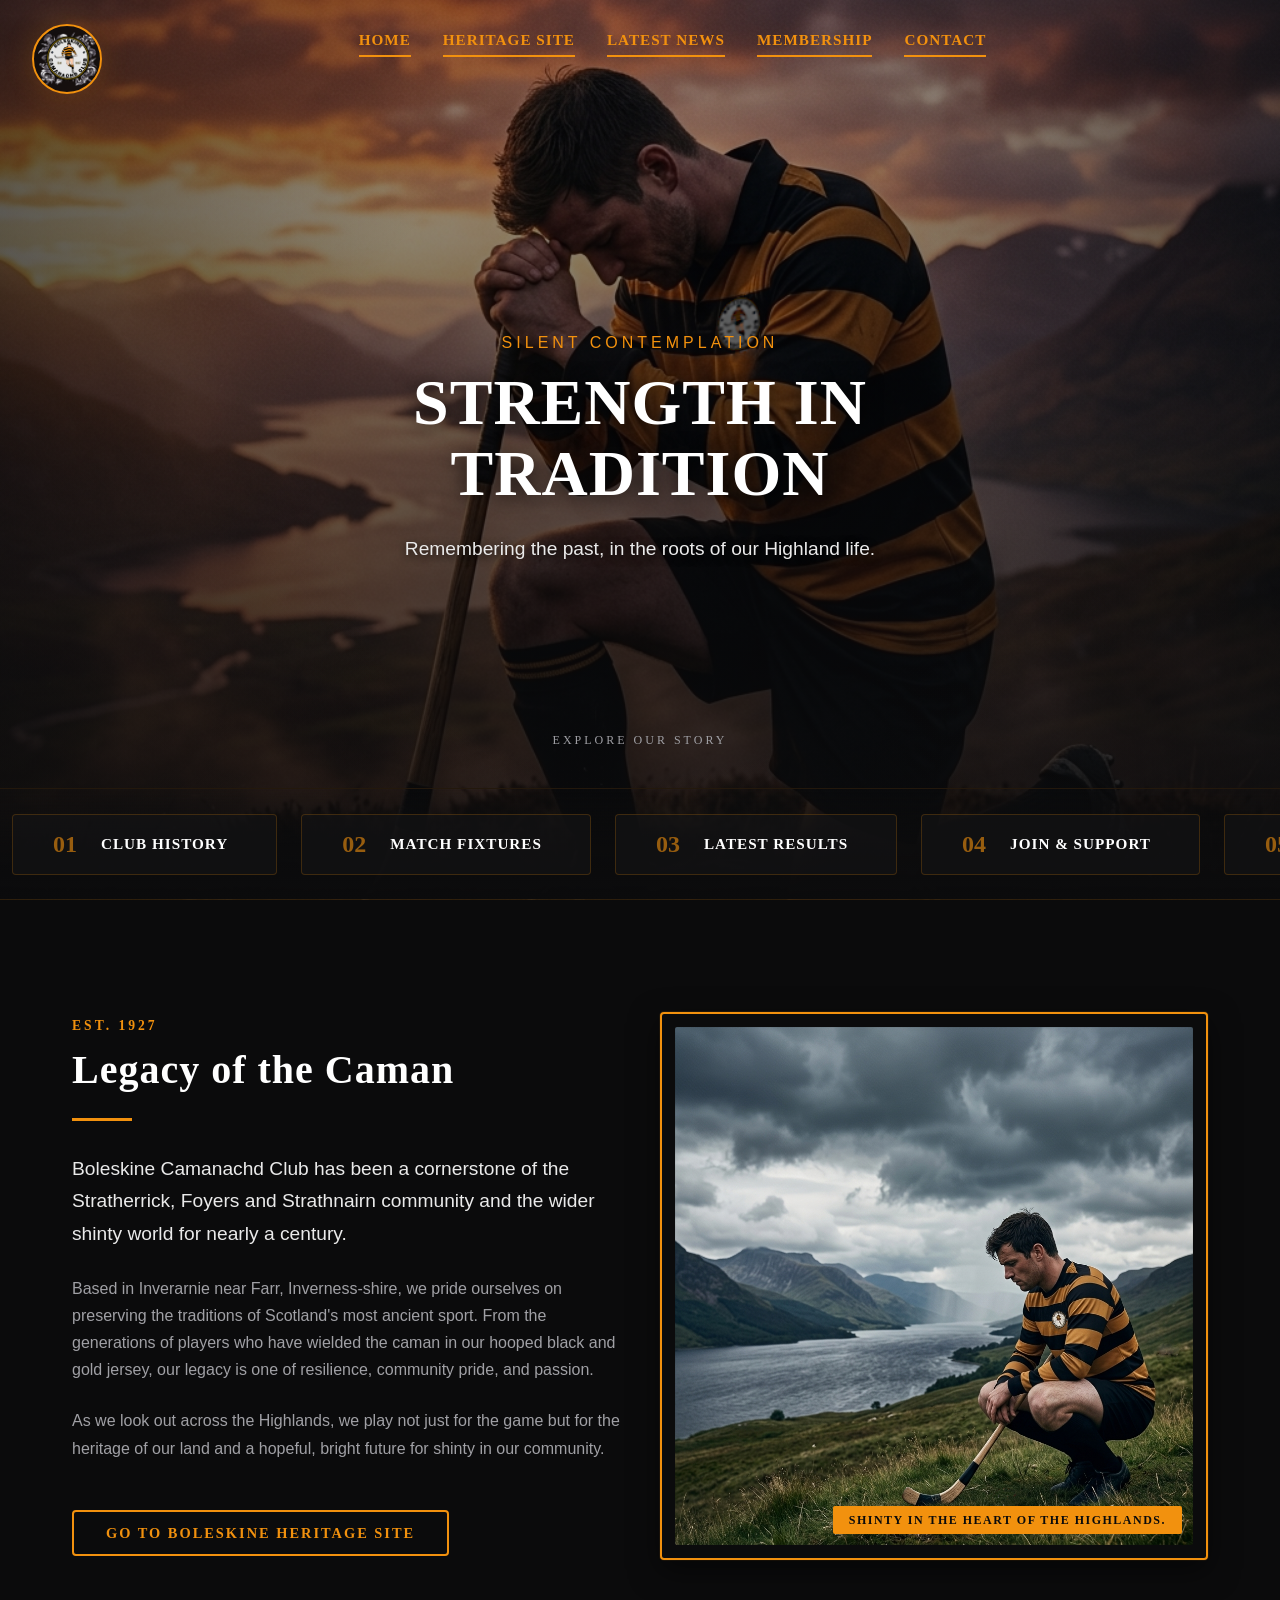
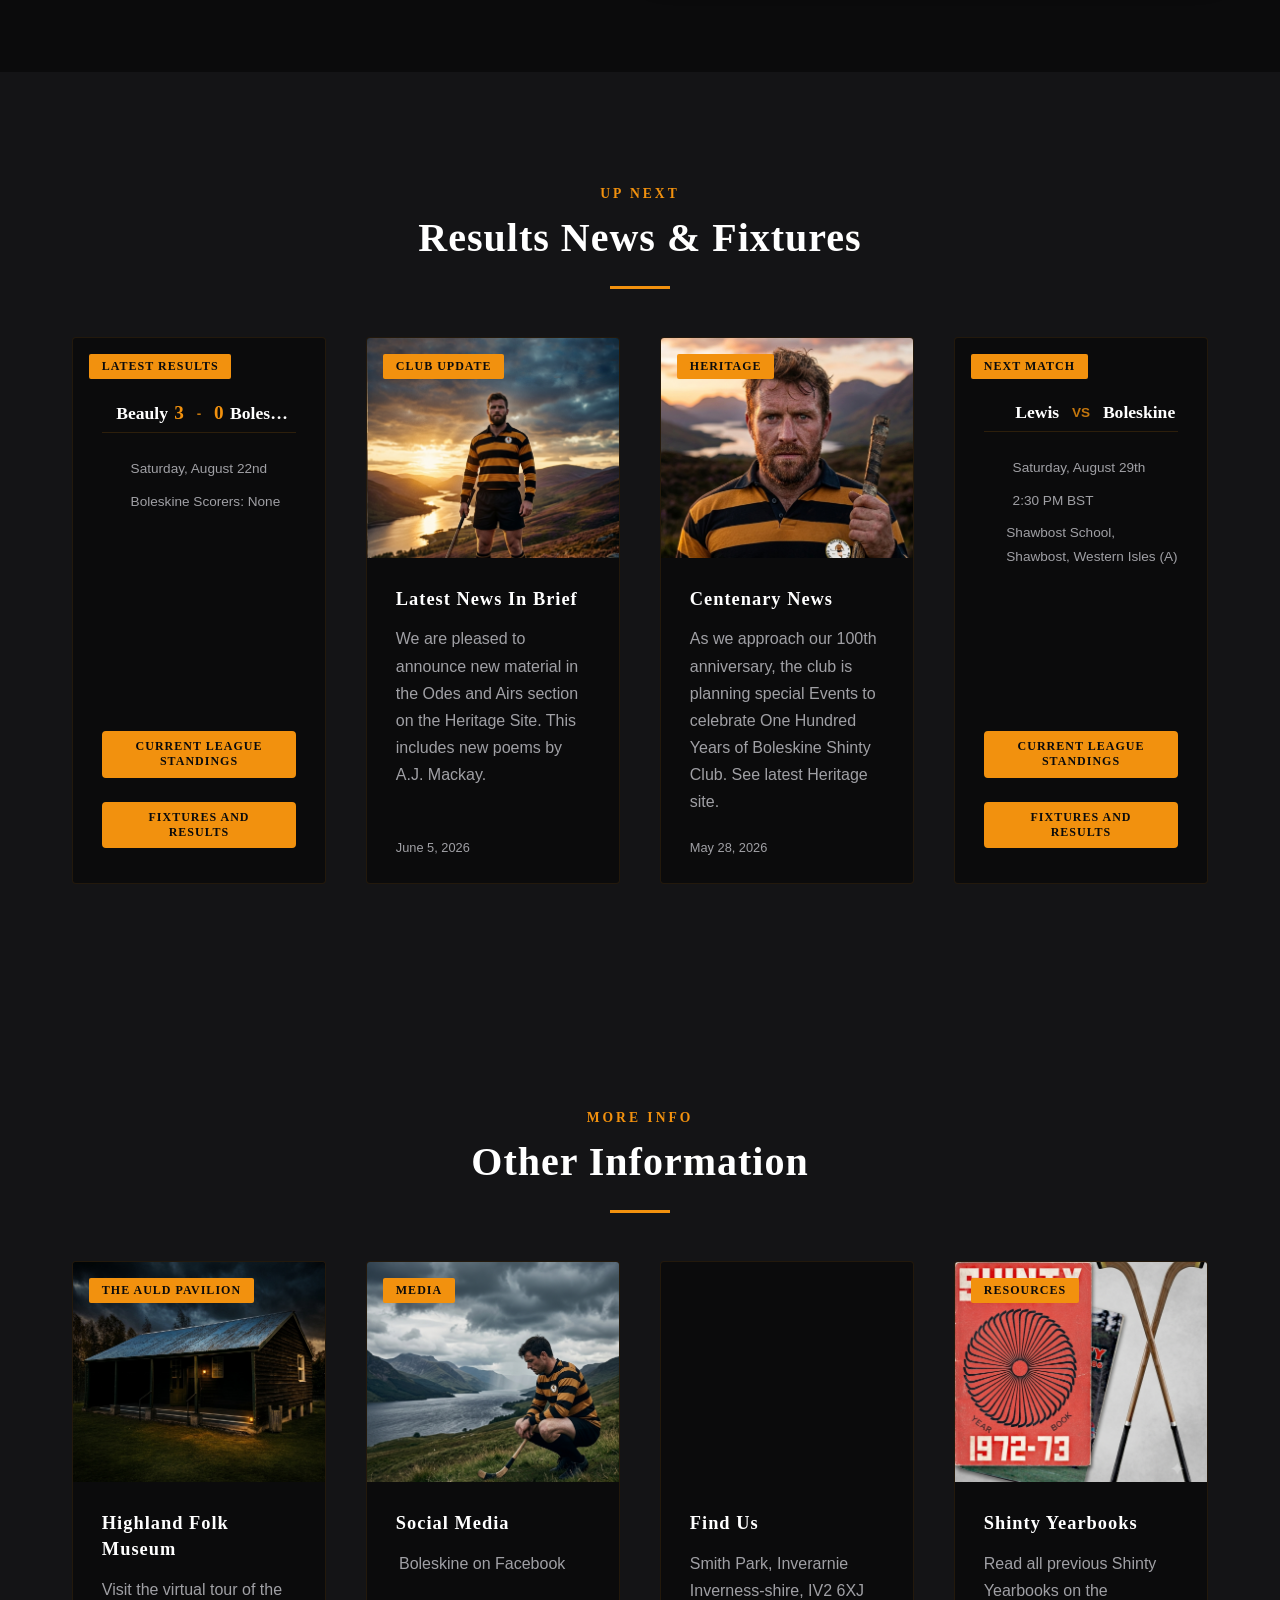
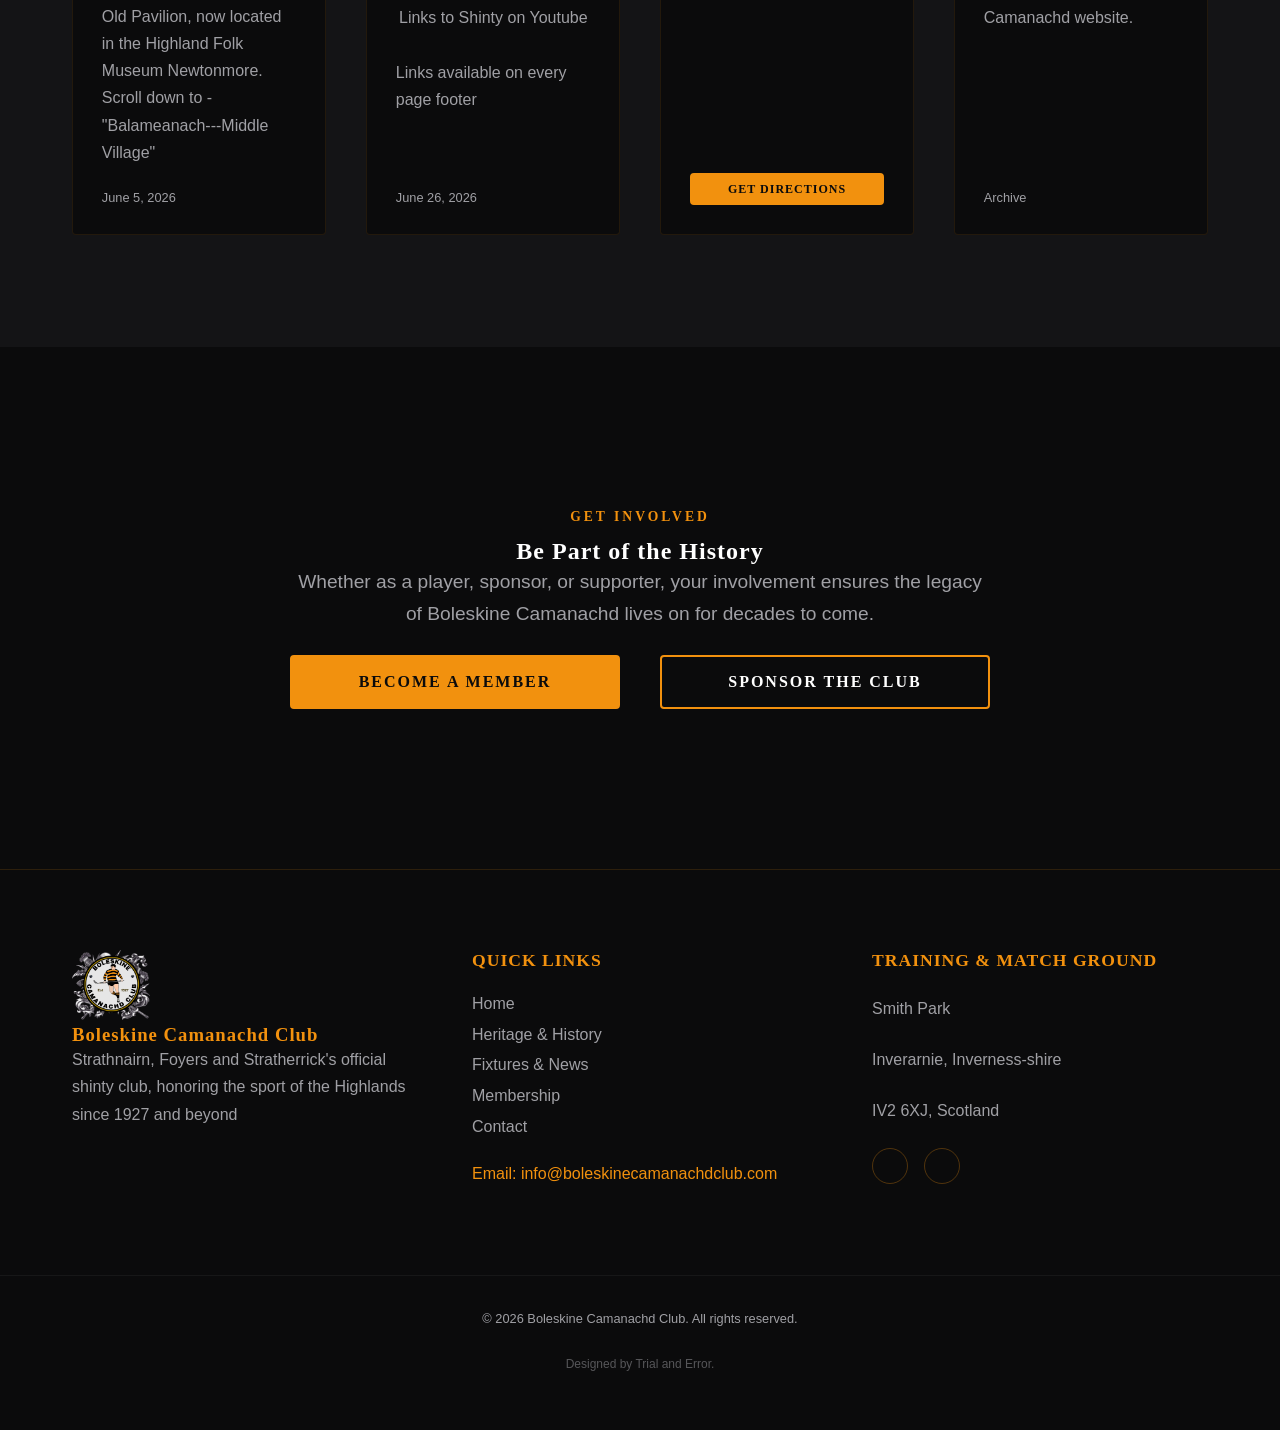
==== commit 5b7f491d: "ui: remove hardcoded scrolled class from template header" ====
--- a/index.html
+++ b/index.html
@@ -309,7 +309,7 @@
                                     target="_blank" rel="noopener">Highland
                                     Folk Museum</a></h3>
                             <p> Visit the virtual tour of the Old Pavilion, now located in the Highland Folk Museum
-                                Newtonmore. Scroll dow to ---"Balameanach---Middle Village"</p>
+                                Newtonmore. Scroll down to -"Balameanach---Middle Village"</p>
                             <span class="card-date"><i class="fa-regular fa-clock"></i>June 5, 2026</span>
                         </div>
                     </div>
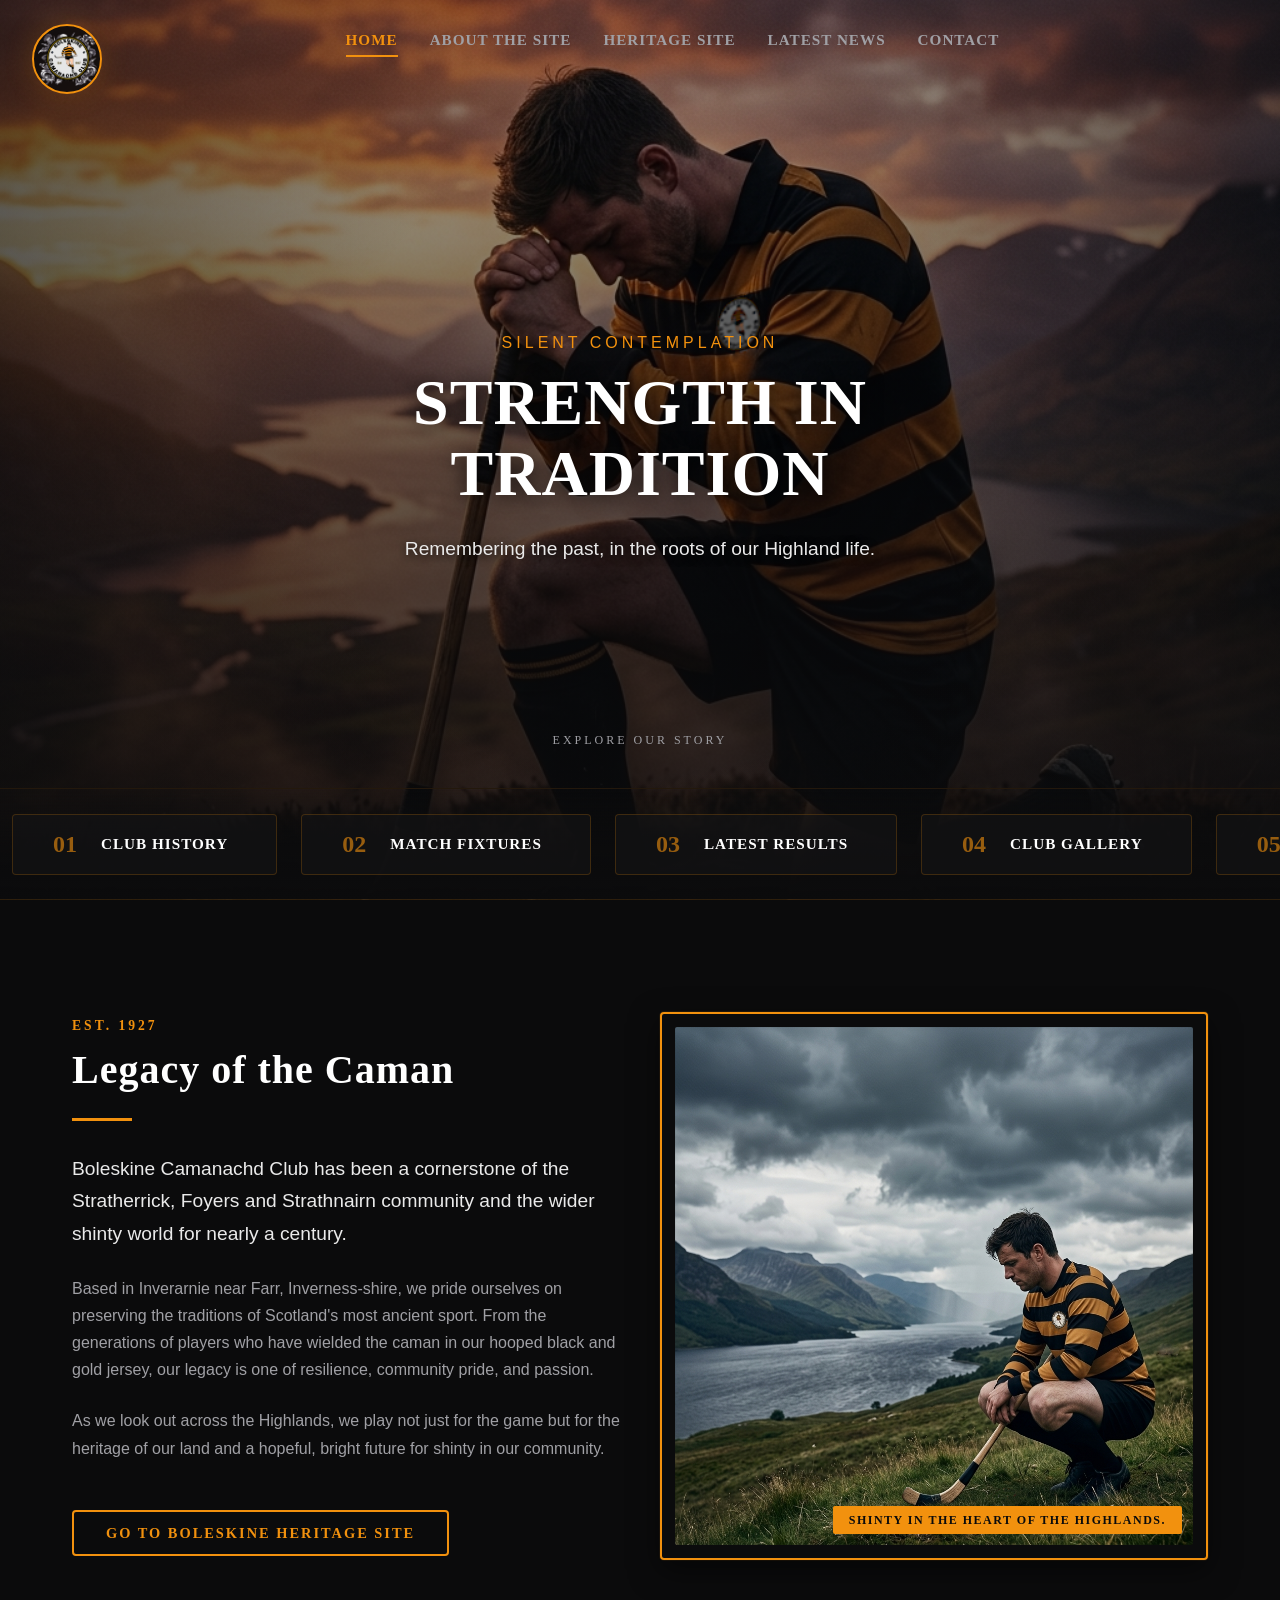
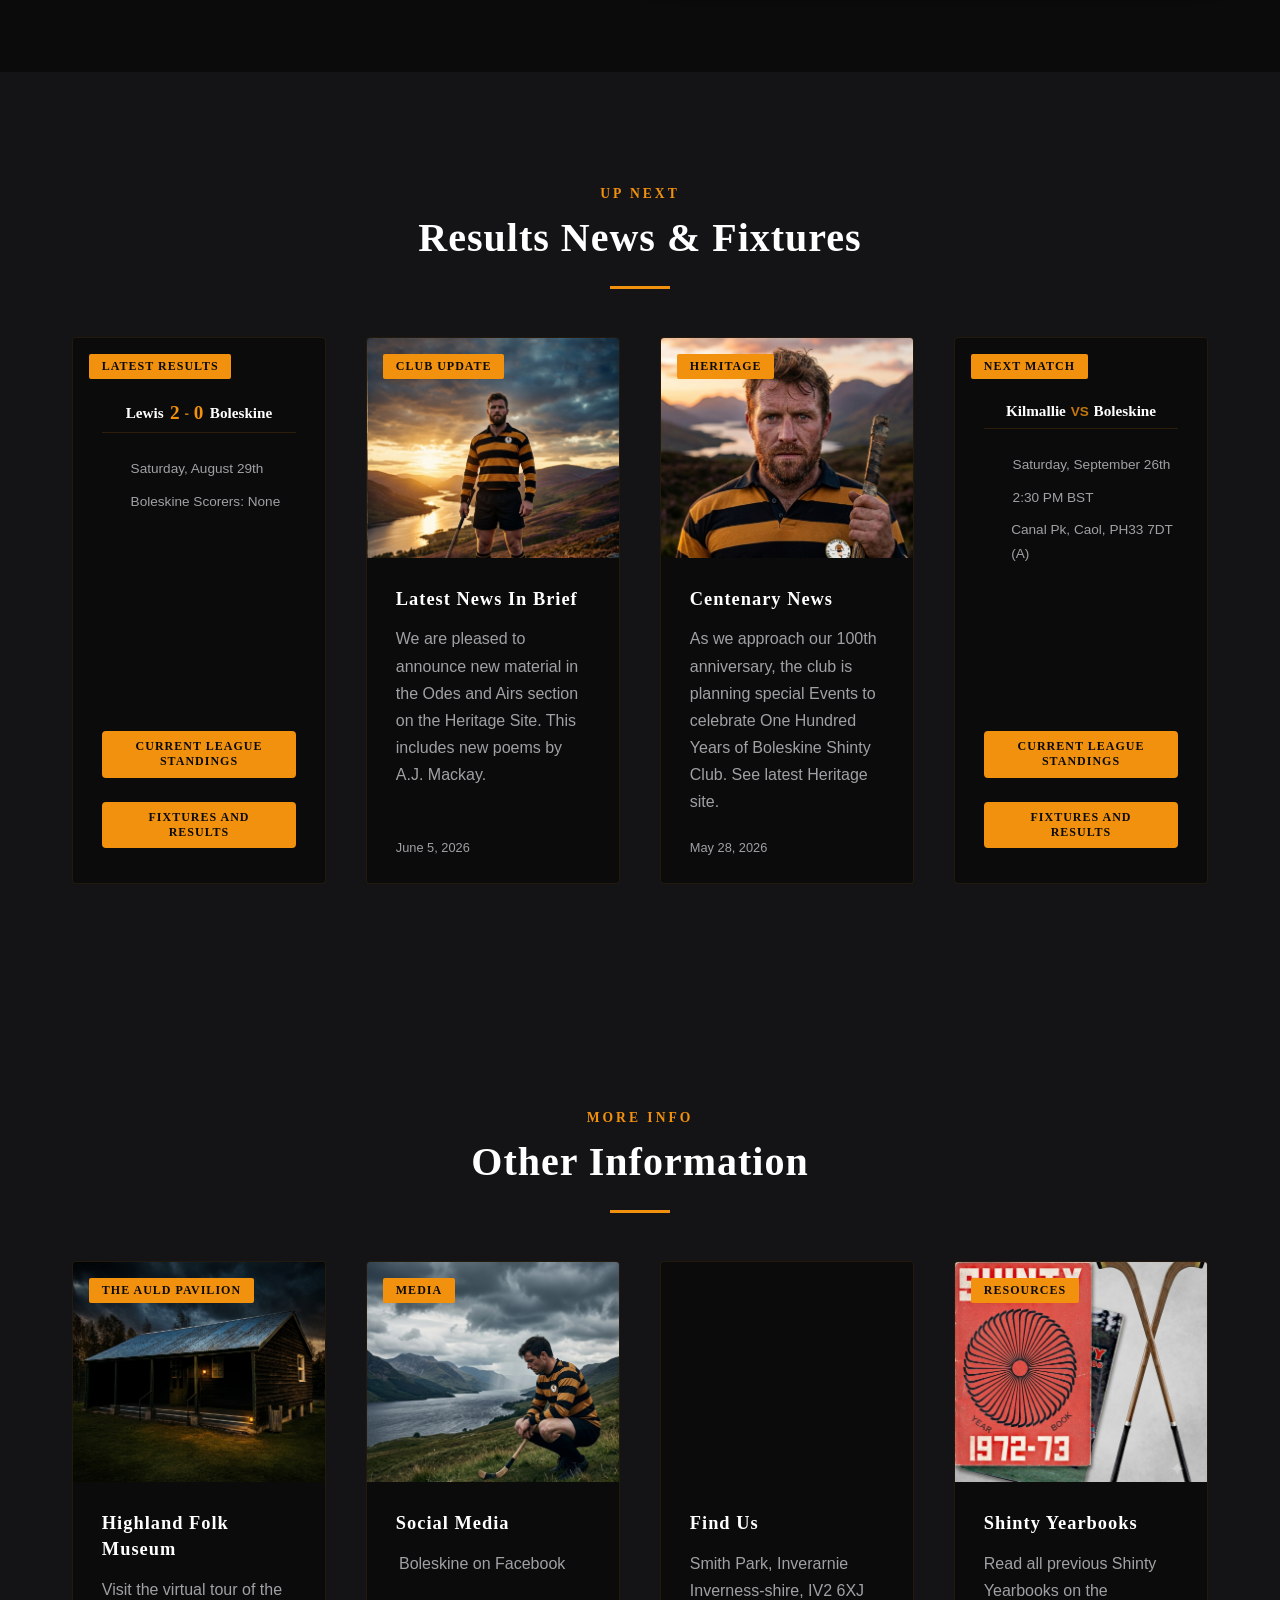
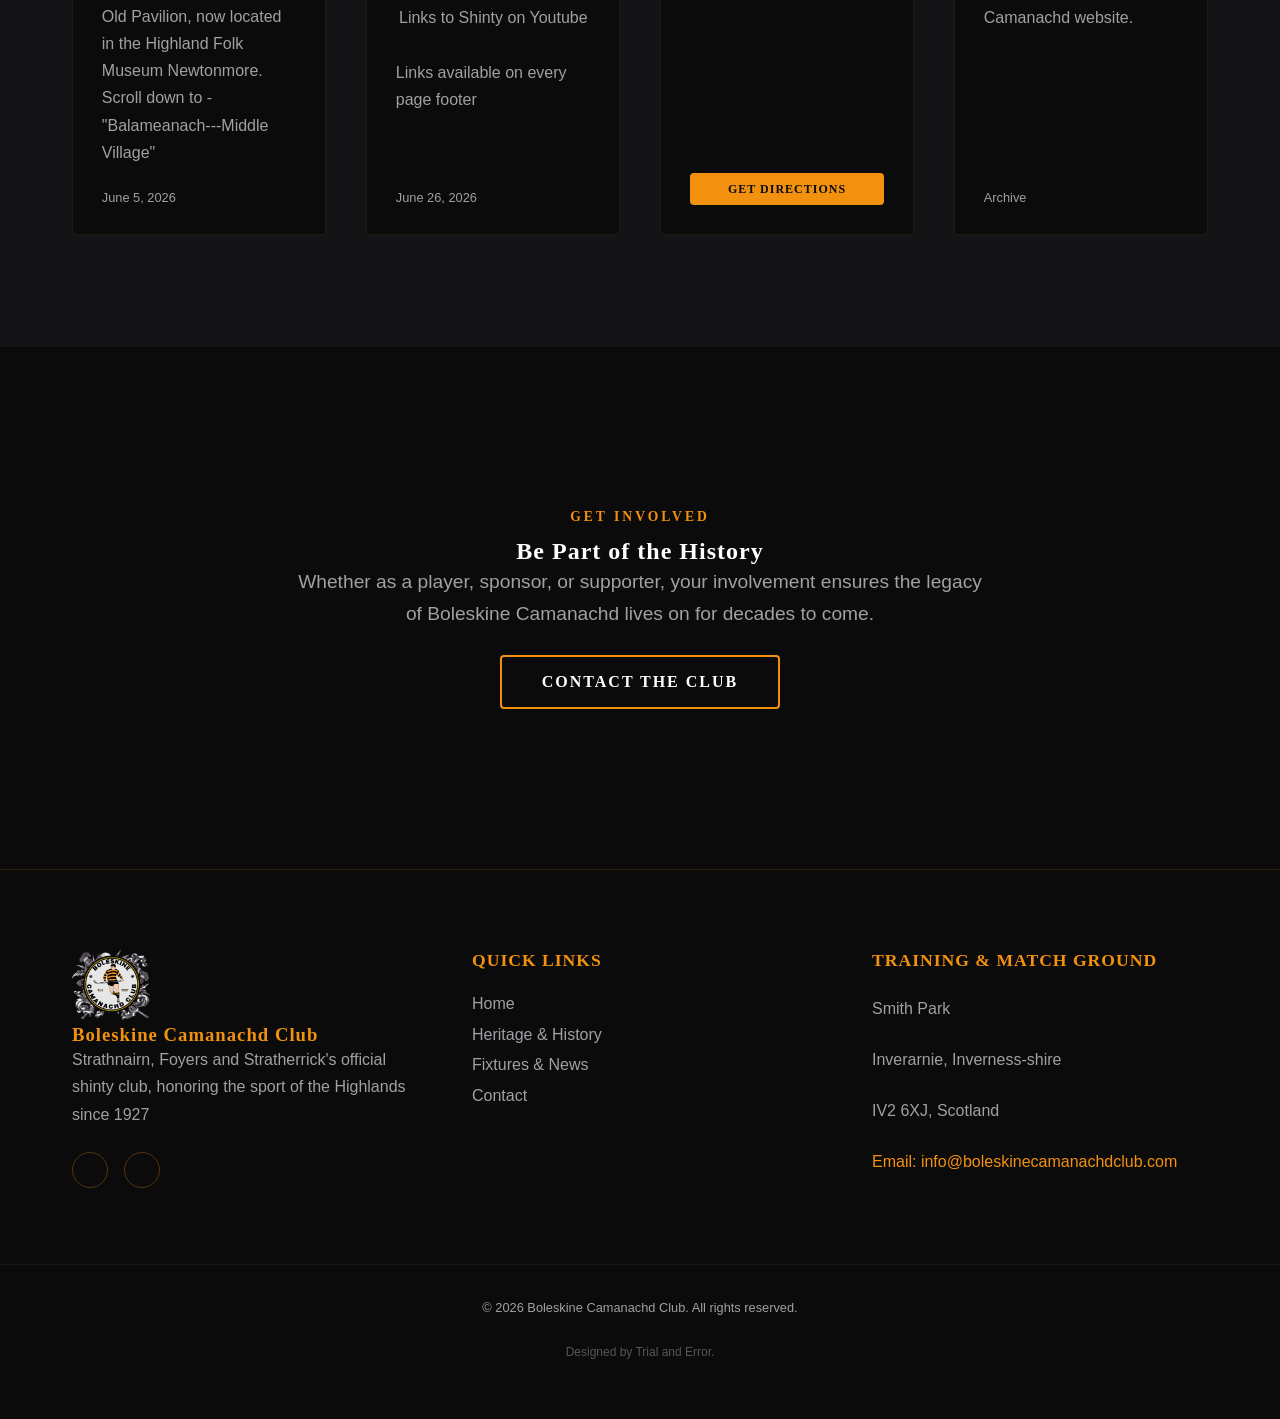
==== commit 560e7304: "Update marquee spacing and heritage site links" ====
--- a/index.html
+++ b/index.html
@@ -124,17 +124,12 @@
                         <span class="card-title font-cinzel">Latest Results <i
                                 class="fa-solid fa-arrow-right"></i></span>
                     </a>
-                    <a href="#membership" class="marquee-card">
+                    <a href="gallery.html" class="marquee-card">
                         <span class="card-num">04</span>
-                        <span class="card-title font-cinzel">Join &amp; Support <i
-                                class="fa-solid fa-arrow-right"></i></span>
-                    </a>
-                    <a href="gallery.html" class="marquee-card">
+                        <span class="card-title font-cinzel">Club Gallery <i class="fa-solid fa-arrow-right"></i></span>
+                    </a>
+                    <a href="#contact" class="marquee-card">
                         <span class="card-num">05</span>
-                        <span class="card-title font-cinzel">Club Gallery <i class="fa-solid fa-arrow-right"></i></span>
-                    </a>
-                    <a href="#contact" class="marquee-card">
-                        <span class="card-num">06</span>
                         <span class="card-title font-cinzel">Get in Touch <i class="fa-solid fa-arrow-right"></i></span>
                     </a>
 
@@ -153,17 +148,60 @@
                         <span class="card-title font-cinzel">Latest Results <i
                                 class="fa-solid fa-arrow-right"></i></span>
                     </a>
-                    <a href="#membership" class="marquee-card">
+                    <a href="gallery.html" class="marquee-card">
                         <span class="card-num">04</span>
-                        <span class="card-title font-cinzel">Join &amp; Support <i
+                        <span class="card-title font-cinzel">Club Gallery <i class="fa-solid fa-arrow-right"></i></span>
+                    </a>
+                    <a href="#contact" class="marquee-card">
+                        <span class="card-num">05</span>
+                        <span class="card-title font-cinzel">Get in Touch <i class="fa-solid fa-arrow-right"></i></span>
+                    </a>
+
+                    <!-- Set 3 (Extra duplication for wide screens) -->
+                    <a href="#heritage" class="marquee-card">
+                        <span class="card-num">01</span>
+                        <span class="card-title font-cinzel">Club History <i class="fa-solid fa-arrow-right"></i></span>
+                    </a>
+                    <a href="#fixtures" class="marquee-card">
+                        <span class="card-num">02</span>
+                        <span class="card-title font-cinzel">Match Fixtures <i
+                                class="fa-solid fa-arrow-right"></i></span>
+                    </a>
+                    <a href="#fixtures" class="marquee-card">
+                        <span class="card-num">03</span>
+                        <span class="card-title font-cinzel">Latest Results <i
                                 class="fa-solid fa-arrow-right"></i></span>
                     </a>
                     <a href="gallery.html" class="marquee-card">
+                        <span class="card-num">04</span>
+                        <span class="card-title font-cinzel">Club Gallery <i class="fa-solid fa-arrow-right"></i></span>
+                    </a>
+                    <a href="#contact" class="marquee-card">
                         <span class="card-num">05</span>
+                        <span class="card-title font-cinzel">Get in Touch <i class="fa-solid fa-arrow-right"></i></span>
+                    </a>
+
+                    <!-- Set 4 (Extra duplication for wide screens) -->
+                    <a href="#heritage" class="marquee-card">
+                        <span class="card-num">01</span>
+                        <span class="card-title font-cinzel">Club History <i class="fa-solid fa-arrow-right"></i></span>
+                    </a>
+                    <a href="#fixtures" class="marquee-card">
+                        <span class="card-num">02</span>
+                        <span class="card-title font-cinzel">Match Fixtures <i
+                                class="fa-solid fa-arrow-right"></i></span>
+                    </a>
+                    <a href="#fixtures" class="marquee-card">
+                        <span class="card-num">03</span>
+                        <span class="card-title font-cinzel">Latest Results <i
+                                class="fa-solid fa-arrow-right"></i></span>
+                    </a>
+                    <a href="gallery.html" class="marquee-card">
+                        <span class="card-num">04</span>
                         <span class="card-title font-cinzel">Club Gallery <i class="fa-solid fa-arrow-right"></i></span>
                     </a>
                     <a href="#contact" class="marquee-card">
-                        <span class="card-num">06</span>
+                        <span class="card-num">05</span>
                         <span class="card-title font-cinzel">Get in Touch <i class="fa-solid fa-arrow-right"></i></span>
                     </a>
                 </div>
@@ -191,7 +229,7 @@
                         </p>
                         <p>As we look out across the Highlands, we play not just for the game but for the heritage of
                             our land and a hopeful, bright future for shinty in our community.</p>
-                        <a href="#membership" class="btn btn-gold btn-outline mt-3">Go to Boleskine Heritage Site</a>
+                        <a href="https://boleskinecamanachdclub.com/test/heritage/" class="btn btn-gold btn-outline mt-3">Go to Boleskine Heritage Site</a>
                     </div>
                     <div class="heritage-image reveal-on-scroll active">
                         <div class="image-frame-gold">
@@ -239,7 +277,7 @@
                             <img src="./index_files/player_2_standing.png" alt="Shinty Club Training Session">
                         </div>
                         <div class="card-content">
-                            <h3 class="card-heading font-cinzel"><a href="#">Latest News In Brief</a></h3>
+                            <h3 class="card-heading font-cinzel"><a href="https://boleskinecamanachdclub.com/test/heritage">Latest News In Brief</a></h3>
                             <p>We are pleased to announce new material in the Odes and Airs section on the Heritage
                                 Site. This includes new poems by A.J. Mackay.</p>
                             <span class="card-date"><i class="fa-regular fa-clock"></i> June 5, 2026</span>
@@ -253,7 +291,7 @@
                             <img src="./index_files/determined.png" alt="Shinty Club Slogan Background">
                         </div>
                         <div class="card-content">
-                            <h3 class="card-heading font-cinzel"><a href="#">Centenary News</a>
+                            <h3 class="card-heading font-cinzel"><a href="https://boleskinecamanachdclub.com/test/heritage/centenary-news/">Centenary News</a>
                             </h3>
                             <p>As we approach our 100th anniversary, the club is planning special Events to
                                 celebrate One Hundred Years of Boleskine Shinty Club. See latest Heritage site.</p>
@@ -385,9 +423,8 @@
                     <h2 class="font-cinzel text-white mb-3">Be Part of the History</h2>
                     <p class="lead text-gray mb-4">Whether as a player, sponsor, or supporter, your involvement ensures
                         the legacy of Boleskine Camanachd lives on for decades to come.</p>
-                    <div class="grid grid-2-col gap-3 justify-center">
-                        <a href="#contact" class="btn btn-gold btn-lg">Become a Member</a>
-                        <a href="#contact" class="btn btn-gold btn-outline btn-lg text-white">Sponsor the Club</a>
+                    <div class="gap-3 justify-center mt-4">
+                        <a href="#contact" class="btn btn-gold btn-outline btn-lg text-white">Contact The Club</a>
                     </div>
                 </div>
             </div>
--- a/index_files/style.css
+++ b/index_files/style.css
@@ -640,9 +640,10 @@
 .marquee-track {
     display: flex;
     white-space: nowrap;
-    animation: marquee-scroll 30s linear infinite;
+    animation: marquee-scroll 60s linear infinite;
     gap: 1.5rem;
     padding-left: 0.75rem;
+    padding-right: 0.75rem;
 }
 
 .marquee-track:hover {
@@ -860,7 +861,7 @@
 .fixture-teams {
     display: flex;
     align-items: center;
-    justify-content: space-between;
+    justify-content: center;
     margin-bottom: 1.5rem;
     padding: 0.5rem 0;
     border-bottom: 1px solid rgba(242, 145, 14, 0.15);
@@ -871,7 +872,7 @@
     display: flex;
     align-items: center;
     gap: 0.4rem;
-    flex: 1;
+    flex: 0 1 auto;
     min-width: 0;
 }
 
@@ -884,7 +885,7 @@
 }
 
 .fixture-teams .team-name {
-    font-size: 1.1rem;
+    font-size: 0.95rem;
     font-weight: 700;
     color: #ffffff;
     white-space: nowrap;
@@ -906,7 +907,7 @@
     color: var(--color-gold);
     text-transform: uppercase;
     opacity: 0.8;
-    margin: 0 0.8rem;
+    margin: 0 0.3rem;
 }
 
 .fixture-meta p {
@@ -1080,4 +1081,290 @@
     width: 100%;
     height: 100%;
     border: 0;
+}
+
+/* ── Roadmap Timeline (About Page) ── */
+.roadmap-timeline {
+    position: relative;
+    max-width: 800px;
+    margin: 3rem auto;
+    padding-left: 2rem;
+}
+
+.roadmap-timeline::before {
+    content: '';
+    position: absolute;
+    top: 0;
+    left: 0;
+    width: 3px;
+    height: 100%;
+    background: var(--color-gold);
+    border-radius: 2px;
+}
+
+.timeline-item {
+    position: relative;
+    margin-bottom: 3rem;
+    padding: 2rem;
+    background: rgba(255, 255, 255, 0.03);
+    border: 1px solid rgba(242, 145, 14, 0.2);
+    border-radius: 8px;
+    transition: transform var(--transition-speed) ease, border-color var(--transition-speed) ease;
+}
+
+.timeline-item:hover {
+    transform: translateY(-5px);
+    border-color: var(--color-gold);
+}
+
+.timeline-icon {
+    position: absolute;
+    top: 2rem;
+    left: -2.8rem;
+    width: 40px;
+    height: 40px;
+    background: var(--color-charcoal);
+    border: 3px solid var(--color-gold);
+    border-radius: 50%;
+    display: flex;
+    align-items: center;
+    justify-content: center;
+    color: var(--color-gold);
+    font-size: 1.2rem;
+    z-index: 2;
+}
+
+.timeline-date {
+    display: block;
+    font-size: 0.9rem;
+    letter-spacing: 1px;
+    text-transform: uppercase;
+    margin-bottom: 0.5rem;
+}
+
+.timeline-content h3 {
+    color: #fff;
+    margin-bottom: 1rem;
+    font-size: 1.8rem;
+}
+
+.timeline-content p {
+    color: var(--color-text-muted);
+    line-height: 1.8;
+}
+
+/* ── Site Architecture Map ── */
+.site-architecture-map {
+    max-width: 900px;
+    margin: 0 auto;
+    padding: 2rem 0;
+}
+
+.arch-hub {
+    display: inline-block;
+    background: rgba(11, 11, 12, 0.8);
+    border: 2px solid var(--color-gold);
+    border-radius: 12px;
+    padding: 2rem 3rem;
+    box-shadow: 0 10px 30px rgba(0, 0, 0, 0.5), 0 0 20px rgba(242, 145, 14, 0.1);
+}
+
+.arch-hub h3 {
+    color: var(--color-gold);
+    font-family: 'Cinzel', serif;
+    font-size: 1.8rem;
+    margin: 0.5rem 0;
+}
+
+.arch-hub i {
+    font-size: 2.5rem;
+    color: var(--color-gold);
+}
+
+.arch-hub p {
+    color: #ccc;
+    font-size: 0.95rem;
+    letter-spacing: 1px;
+}
+
+.arch-connector {
+    display: flex;
+    flex-direction: column;
+    align-items: center;
+    margin: 0 auto;
+}
+
+.arch-line {
+    width: 3px;
+    height: 60px;
+    background: linear-gradient(to bottom, var(--color-gold), rgba(242, 145, 14, 0.2));
+}
+
+.arch-arrow {
+    color: rgba(242, 145, 14, 0.5);
+    font-size: 1.5rem;
+    margin-top: -10px;
+}
+
+.arch-foundation {
+    background: rgba(255, 255, 255, 0.02);
+    border: 2px solid var(--color-gold);
+    border-radius: 12px;
+    padding: 3rem;
+    margin-top: 1rem;
+    box-shadow: 0 10px 30px rgba(0, 0, 0, 0.5), 0 0 20px rgba(242, 145, 14, 0.1);
+}
+
+.arch-foundation-header {
+    margin-bottom: 3rem;
+}
+
+.arch-foundation-header i {
+    font-size: 2.5rem;
+    color: var(--color-text-muted);
+    margin-bottom: 1rem;
+}
+
+.arch-foundation-header h3 {
+    font-size: 2rem;
+    font-family: 'Cinzel', serif;
+    color: #fff;
+    margin-bottom: 0.5rem;
+}
+
+.arch-foundation-header .badge {
+    background: rgba(242, 145, 14, 0.1);
+    color: var(--color-gold);
+    padding: 0.4rem 1rem;
+    border-radius: 20px;
+    font-size: 0.85rem;
+    letter-spacing: 1px;
+    border: 1px solid rgba(242, 145, 14, 0.3);
+}
+
+.arch-grid {
+    display: grid;
+    grid-template-columns: repeat(auto-fit, minmax(220px, 1fr));
+    gap: 1.5rem;
+}
+
+.arch-card {
+    background: rgba(11, 11, 12, 0.6);
+    border: 1px solid rgba(255, 255, 255, 0.05);
+    padding: 1.5rem;
+    border-radius: 8px;
+    transition: transform var(--transition-speed), background var(--transition-speed), border-color var(--transition-speed);
+}
+
+.arch-card:hover {
+    transform: translateY(-5px);
+    background: rgba(242, 145, 14, 0.05);
+    border-color: rgba(242, 145, 14, 0.3);
+}
+
+.arch-card i {
+    font-size: 1.8rem;
+    color: var(--color-gold);
+    margin-bottom: 1rem;
+    opacity: 0.8;
+}
+
+.arch-card h4 {
+    font-size: 1.1rem;
+    color: #eee;
+    line-height: 1.4;
+    margin: 0;
+}
+
+/* ── Page Nav Strip ── */
+.page-nav-strip {
+    background-color: var(--color-charcoal);
+    border-bottom: 1px solid rgba(242, 145, 14, 0.1);
+    padding: 0.9rem 0;
+}
+
+.page-nav-inner {
+    display: flex;
+    align-items: center;
+    justify-content: flex-start;
+    gap: 1.5rem;
+}
+
+.page-nav-inner a {
+    font-family: var(--font-title);
+    font-size: 0.78rem;
+    letter-spacing: 2px;
+    text-transform: uppercase;
+    color: var(--color-text-muted);
+    display: flex;
+    align-items: center;
+    gap: 0.5rem;
+    transition: color var(--transition-speed);
+}
+
+.page-nav-inner a:hover {
+    color: var(--color-gold);
+}
+
+/* ── Scrapbook Gallery (About Page) ── */
+.scrapbook-gallery {
+    display: flex;
+    flex-wrap: wrap;
+    justify-content: center;
+    gap: 2rem;
+    padding: 3rem 1rem;
+    perspective: 1000px;
+}
+
+.scrapbook-item {
+    position: relative;
+    width: 200px;
+    height: 140px;
+    background: #fff;
+    padding: 3px; /* Trimmed border */
+    border-radius: 2px;
+    box-shadow: 0 10px 20px rgba(0, 0, 0, 0.4), 0 0 0 1px rgba(242, 145, 14, 0.2);
+    transform: translate(var(--x, 0), var(--y, 0)) rotate(var(--rot, 0deg));
+    transition: transform 0.6s ease-out, box-shadow 0.6s ease-out, filter 0.6s ease-out;
+    z-index: 1;
+    cursor: pointer;
+}
+
+.scrapbook-item:hover {
+    transform: translate(0, -8px) rotate(0deg) scale(1.08);
+    z-index: 10;
+    box-shadow: 0 15px 30px rgba(0, 0, 0, 0.5), 0 0 0 2px var(--color-gold);
+}
+
+.scrapbook-item img {
+    width: 100%;
+    height: 100%;
+    object-fit: cover;
+    filter: sepia(0.2) contrast(1.1);
+    transition: filter 0.6s ease-out;
+}
+
+.scrapbook-item:hover img {
+    filter: sepia(0) contrast(1);
+}
+
+/* ── Timeline Section Background ── */
+.timeline-section-bg {
+    position: relative;
+    background-image: url('../assets/Boleskine1930_RemasteredGreyscale700.png');
+    background-size: cover;
+    background-position: center;
+    background-attachment: fixed;
+    z-index: 1;
+}
+
+.timeline-section-bg::before {
+    content: '';
+    position: absolute;
+    top: 0;
+    left: 0;
+    width: 100%;
+    height: 100%;
+    background-color: rgba(11, 11, 12, 0.85); /* Dark overlay */
+    z-index: -1;
 }
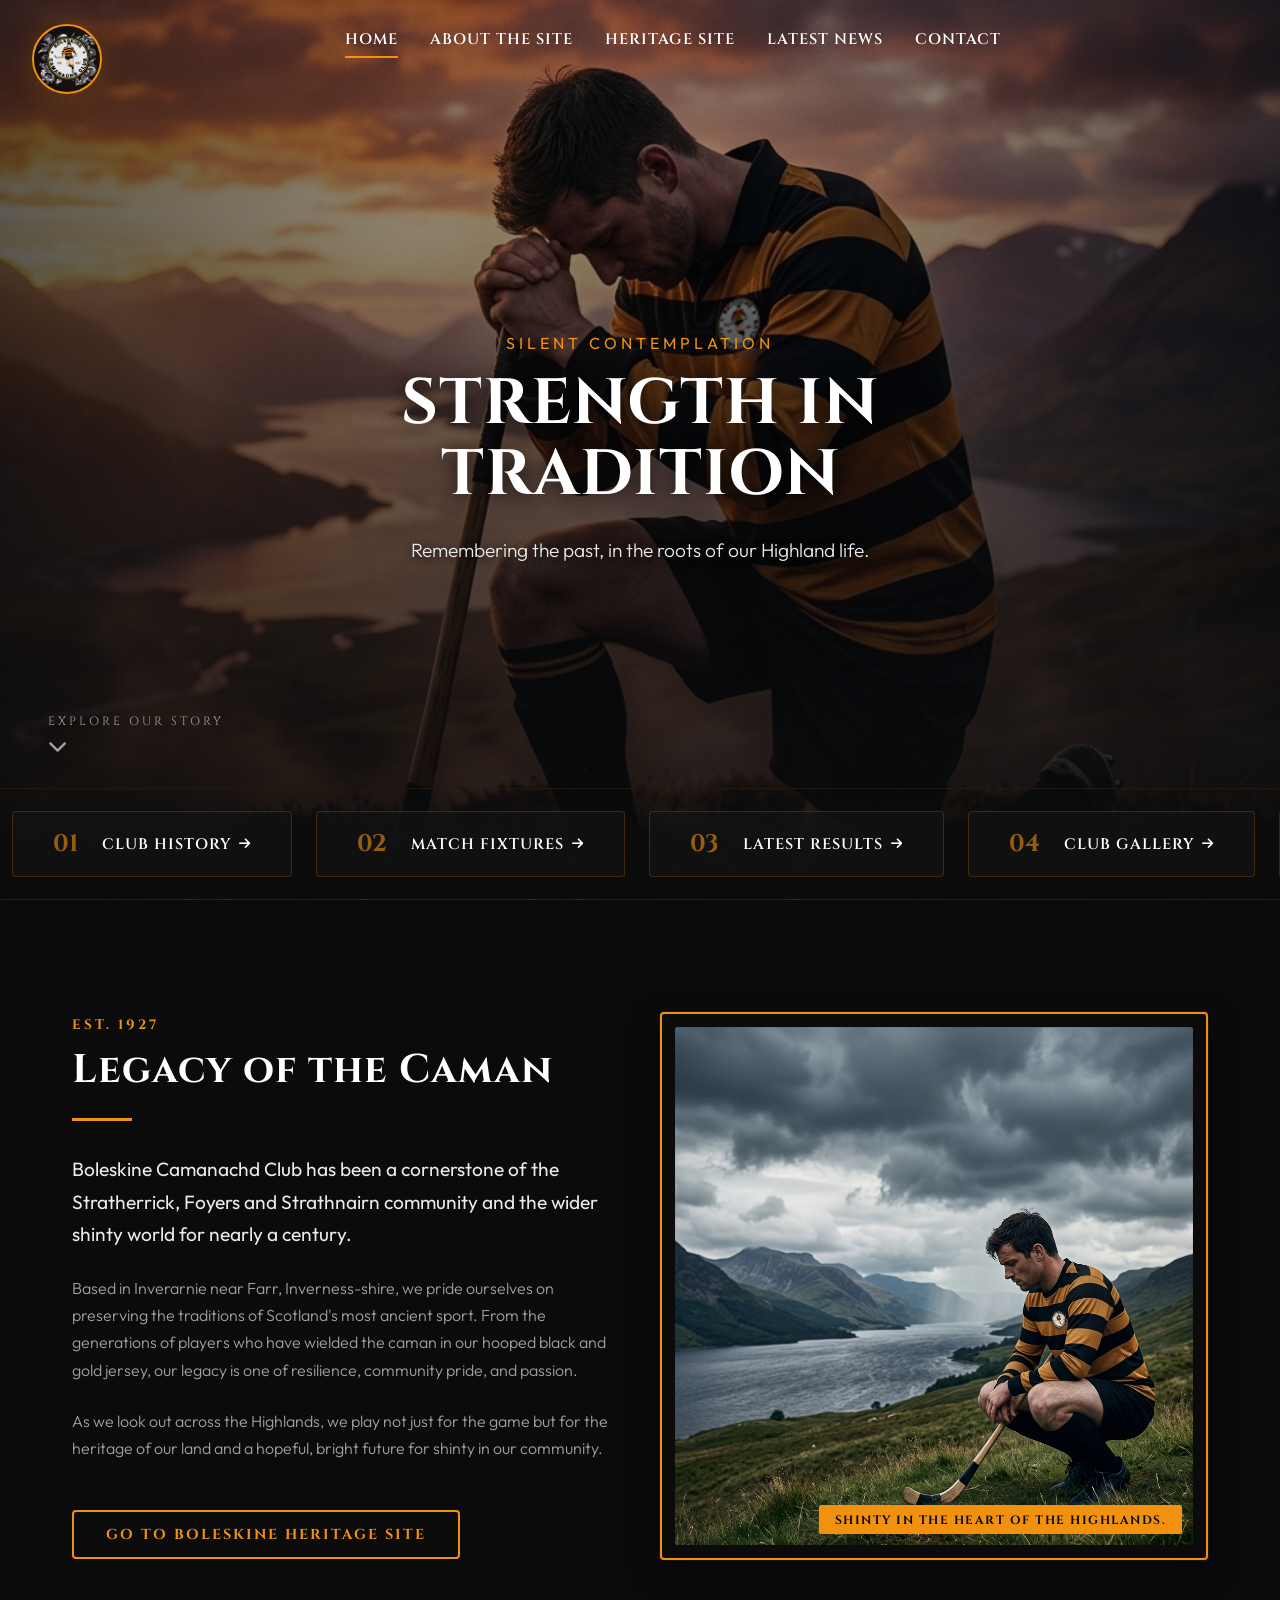
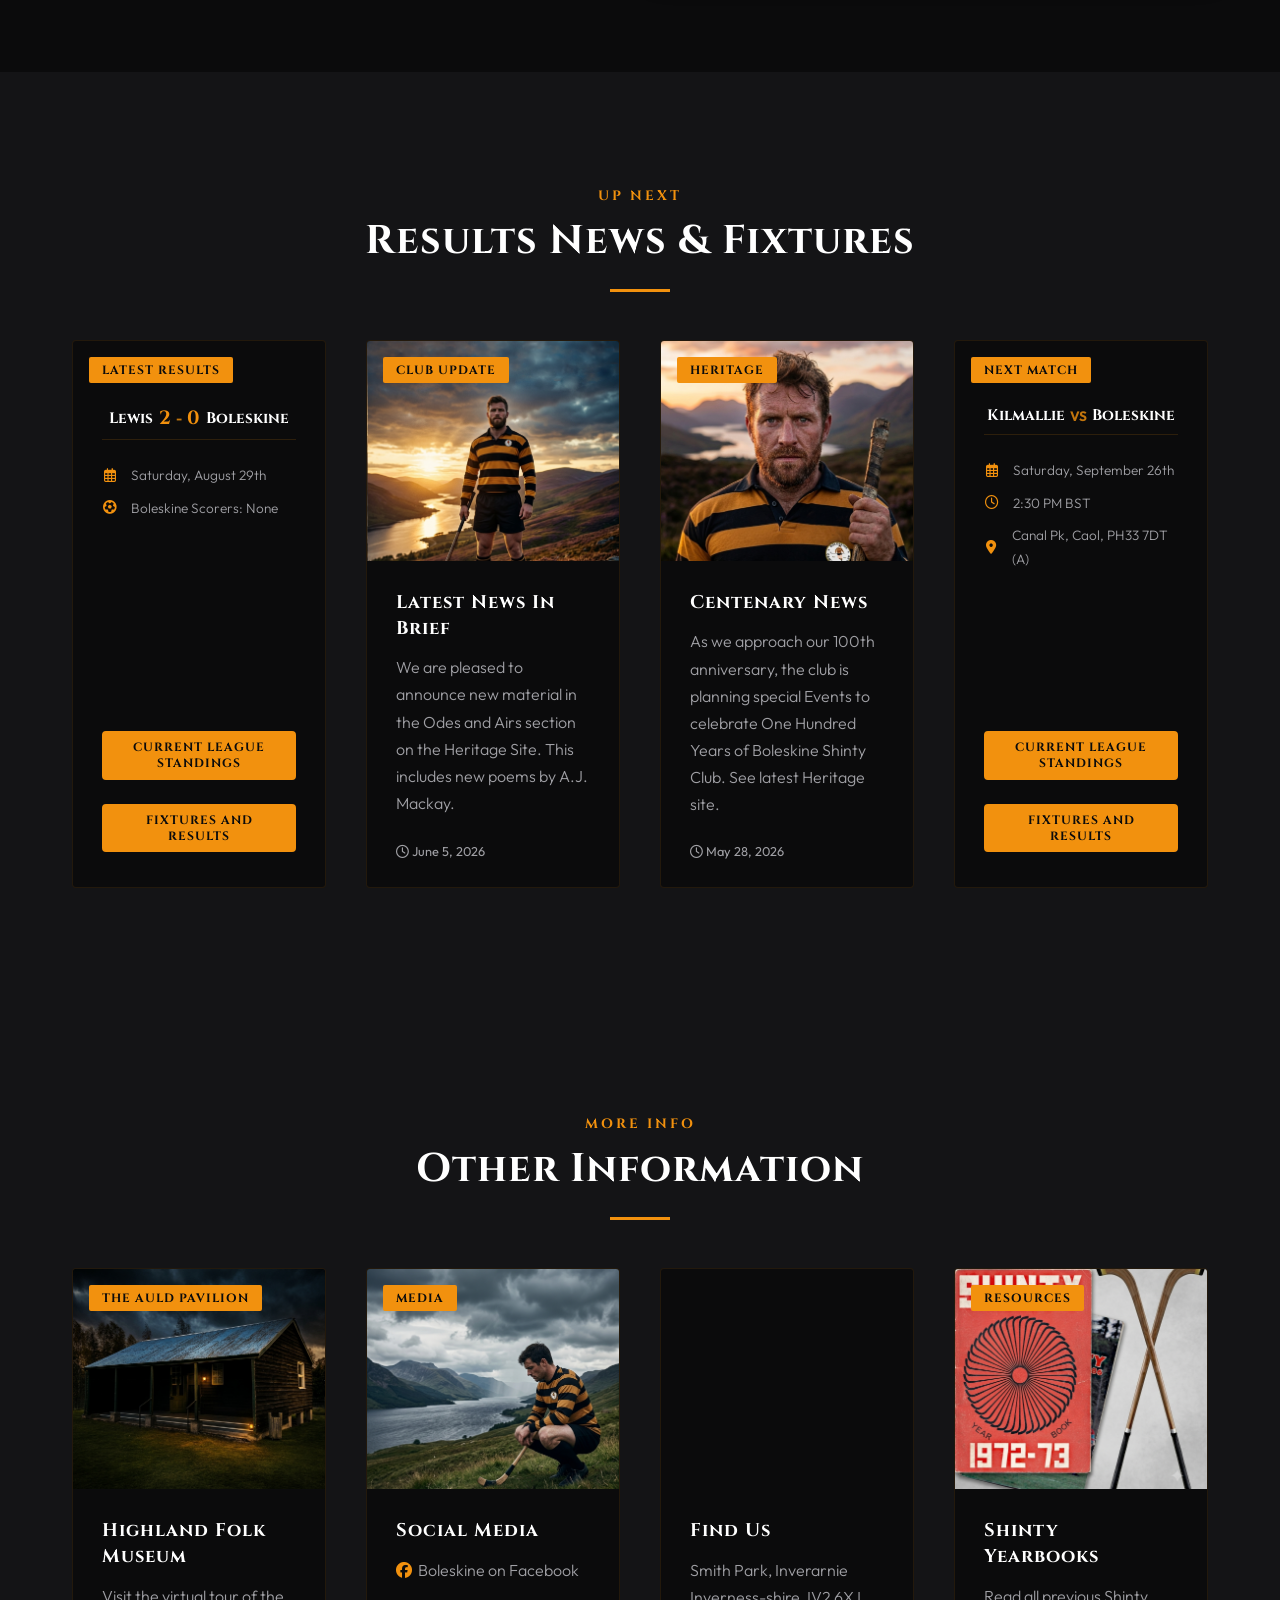
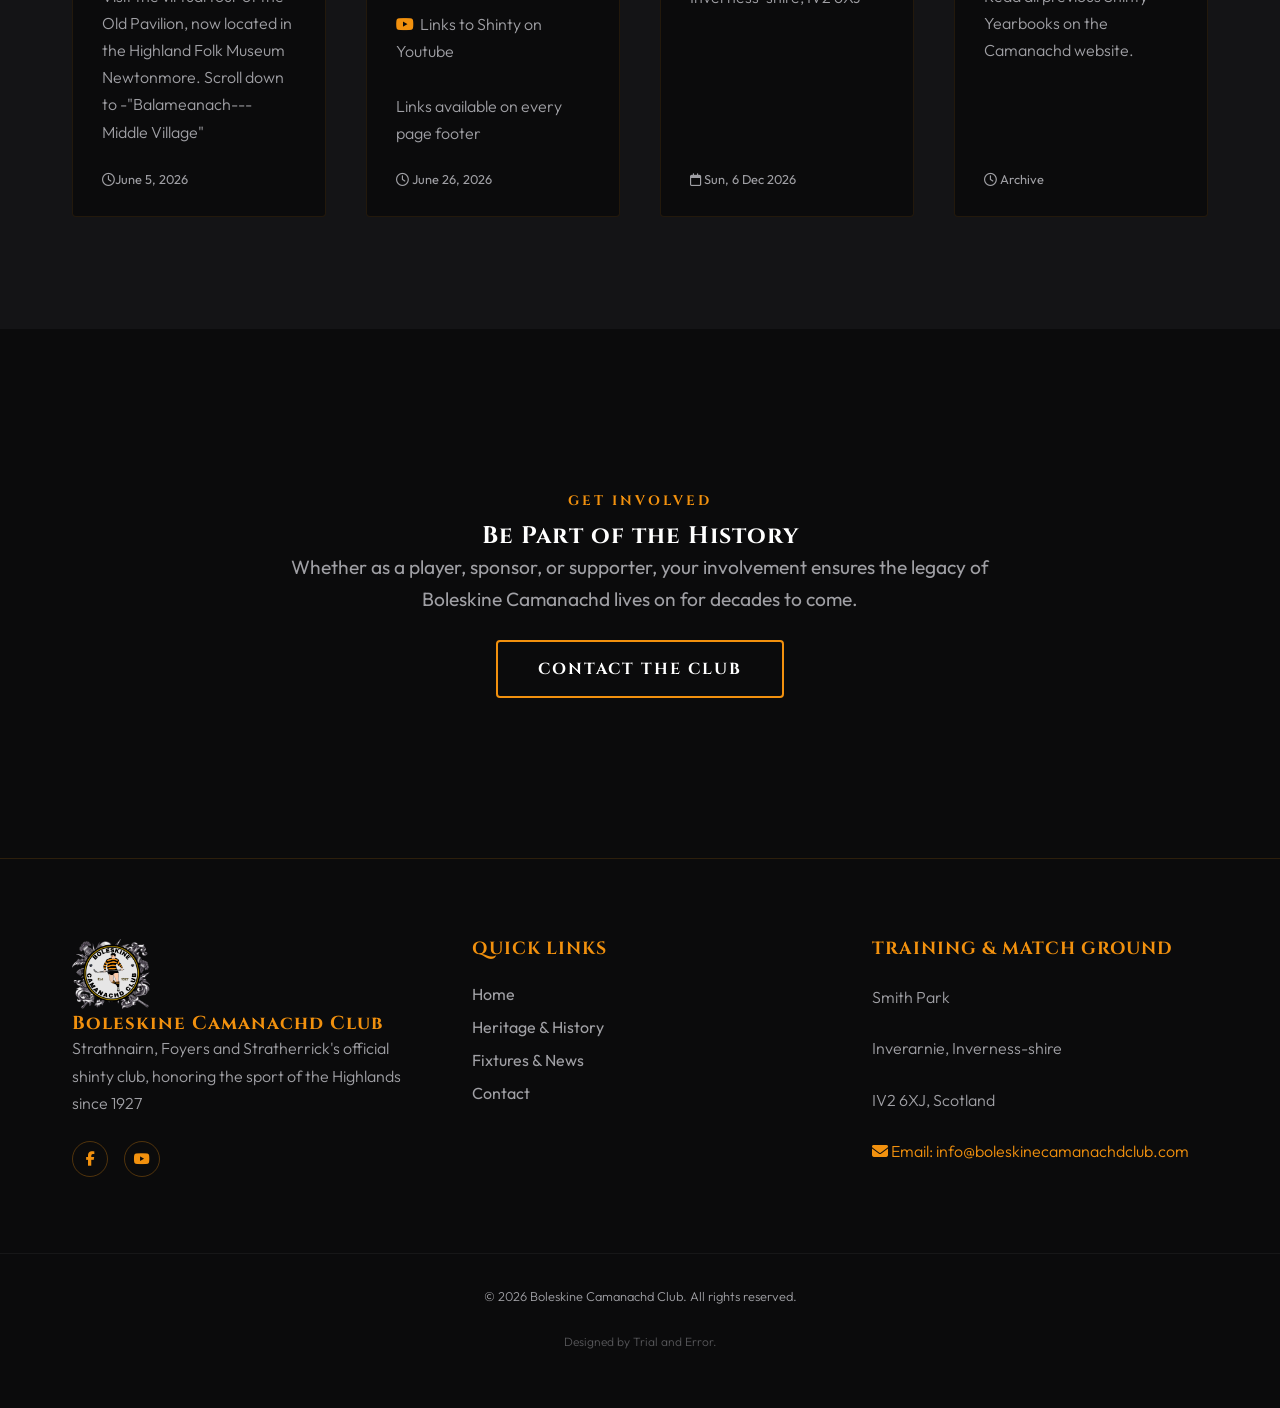
==== commit 49b897f8: "Update layout, remove redundant CSS, migrate to CDN fonts/icons, and refine map card" ====
--- a/index.html
+++ b/index.html
@@ -13,11 +13,11 @@
     <!-- Google Fonts -->
     <link rel="preconnect" href="https://fonts.googleapis.com/">
     <link rel="preconnect" href="https://fonts.gstatic.com/" crossorigin="">
-    <link href="./index_files/css2" rel="stylesheet">
+    <link href="https://fonts.googleapis.com/css2?family=Cinzel:wght@400;700;900&family=Outfit:wght@300;400;600&display=swap" rel="stylesheet">
     <!-- FontAwesome for Icons -->
-    <link rel="stylesheet" href="./index_files/all.min.css">
+    <link rel="stylesheet" href="https://cdnjs.cloudflare.com/ajax/libs/font-awesome/6.5.0/css/all.min.css">
     <!-- Stylesheet -->
-    <link rel="stylesheet" href="./index_files/style.css">
+    <link rel="stylesheet" href="./css/style.css">
     <!-- Page Specific Styles -->
     <style>
         #dynamic-logo-container {
@@ -359,7 +359,7 @@
                             <img src="./index_files/player_1_original.png" alt="Shinty Club Slogan Background">
                         </div>
                         <div class="card-content">
-                            <h3 class="card-heading font-cinzel"><a href="#">Social Media</a>
+                            <h3 class="card-heading font-cinzel"><a href="#site-footer">Social Media</a>
                             </h3>
                             <p>
                                 <a href="https://www.facebook.com/people/Boleskine-Camanachd-Club/100057269995639/"
@@ -385,11 +385,14 @@
                             </iframe>
                         </div>
                         <div class="card-content">
-                            <h3 class="card-heading font-cinzel">Find Us</h3>
+                            <h3 class="card-heading font-cinzel">
+                                <a href="https://www.google.com/maps/place/Boleskine+Shinty+Club/@57.3915967,-4.1916221,9784m/data=!3m1!1e3!4m9!1m2!2m1!1sSmith+Park,+Inverarnie,+Inverness-shire,+IV2+6XJ!3m5!1s0x488f6e24316aadd3:0xac85c4b815f97636!8m2!3d57.3867936!4d-4.1818406!16s%2Fg%2F11cms_fbth?entry=ttu&amp;g_ep=EgoyMDI2MDgyNC4wIKXMDSoASAFQAw%3D%3D" target="_blank" rel="noopener" class="hover-gold text-white" style="text-decoration: none; transition: color 0.3s ease;">Find Us</a>
+                            </h3>
                             <p>Smith Park, Inverarnie<br>Inverness-shire, IV2 6XJ</p>
-                            <a href="https://www.google.com/maps/place/Boleskine+Shinty+Club/@57.3915967,-4.1916221,9784m/data=!3m1!1e3!4m9!1m2!2m1!1sSmith+Park,+Inverarnie,+Inverness-shire,+IV2+6XJ!3m5!1s0x488f6e24316aadd3:0xac85c4b815f97636!8m2!3d57.3867936!4d-4.1818406!16s%2Fg%2F11cms_fbth?entry=ttu&g_ep=EgoyMDI2MDgyNC4wIKXMDSoASAFQAw%3D%3D"
-                                target="_blank" rel="noopener" class="btn btn-gold btn-xs mt-2 w-100 text-center">Get
-                                Directions</a>
+                            <span class="card-date"><i class="fa-regular fa-calendar"></i> <span id="card-datetime"></span></span>
+                            <script>
+                                document.getElementById('card-datetime').innerText = new Date().toLocaleString('en-GB', { weekday: 'short', day: 'numeric', month: 'short', year: 'numeric' });
+                            </script>
                         </div>
                     </div>
                     <!-- News Card 3: Shinty Yearbooks -->
@@ -424,7 +427,7 @@
                     <p class="lead text-gray mb-4">Whether as a player, sponsor, or supporter, your involvement ensures
                         the legacy of Boleskine Camanachd lives on for decades to come.</p>
                     <div class="gap-3 justify-center mt-4">
-                        <a href="#contact" class="btn btn-gold btn-outline btn-lg text-white">Contact The Club</a>
+                        <a href="contact.html" target="_blank" class="btn btn-gold btn-outline btn-lg text-white">Contact The Club</a>
                     </div>
                 </div>
             </div>
--- a/css/style.css
+++ b/css/style.css
@@ -0,0 +1,1426 @@
+/* Core Design System Variables */
+:root {
+    --color-black: #0B0B0C;
+    --color-charcoal: #141416;
+    --color-gold: #F2910E;
+    --color-gold-hover: #C5720A;
+    --color-gold-light: #FDDBB4;
+    --color-gold-rgb: 242, 145, 14;
+    --color-text: #EAEAEA;
+    --color-text-muted: #A0A0A5;
+    --font-title: 'Cinzel', serif;
+    --font-body: 'Outfit', sans-serif;
+    --transition-smooth: all 0.5s cubic-bezier(0.25, 1, 0.5, 1);
+    --transition-quick: all 0.2s ease;
+}
+
+/* Reset & Base Styles */
+* {
+    margin: 0;
+    padding: 0;
+    box-sizing: border-box;
+}
+
+html {
+    scroll-behavior: smooth;
+    background-color: var(--color-black);
+    color: var(--color-text);
+    font-family: var(--font-body);
+    font-size: 16px;
+    overflow-x: hidden;
+}
+
+body {
+    min-height: 100vh;
+    display: flex;
+    flex-direction: column;
+    overflow-x: hidden;
+}
+
+/* Typography Utility */
+.font-cinzel {
+    font-family: var(--font-title);
+}
+
+.font-body {
+    font-family: var(--font-body);
+}
+
+.text-gold {
+    color: var(--color-gold) !important;
+}
+
+.text-white {
+    color: #ffffff !important;
+}
+
+.text-white {
+    color: #ffffff !important;
+}
+
+.text-gray {
+    color: var(--color-text-muted) !important;
+}
+
+h1,
+h2,
+h3,
+h4,
+h5,
+h6 {
+    color: #ffffff;
+    font-weight: 700;
+    line-height: 1.2;
+    letter-spacing: 1px;
+}
+
+p {
+    font-weight: 300;
+    line-height: 1.7;
+    color: var(--color-text-muted);
+    margin-bottom: 1.5rem;
+}
+
+.lead {
+    font-size: 1.2rem;
+    font-weight: 400;
+    color: var(--color-text);
+}
+
+a {
+    color: inherit;
+    text-decoration: none;
+    transition: var(--transition-quick);
+}
+
+.footer-email-link {
+    color: var(--color-gold);
+}
+
+.footer-email-link:hover {
+    color: var(--color-text-muted);
+}
+
+/* Layout Elements */
+.container {
+    width: 100%;
+    max-width: 1200px;
+    margin: 0 auto;
+    padding: 0 2rem;
+}
+
+.grid {
+    display: grid;
+    gap: 2.5rem;
+}
+
+.grid-2-col {
+    grid-template-columns: repeat(2, 1fr);
+}
+
+.grid-3-col {
+    grid-template-columns: repeat(3, 1fr);
+}
+
+.grid-4-col {
+    grid-template-columns: repeat(4, 1fr);
+}
+
+.align-center {
+    align-items: center;
+}
+
+.justify-center {
+    justify-content: center;
+}
+
+.text-center {
+    text-align: center;
+}
+
+.relative-z {
+    position: relative;
+    z-index: 2;
+}
+
+.max-width-700 {
+    max-width: 700px;
+    margin-left: auto;
+    margin-right: auto;
+}
+
+.mt-3 {
+    margin-top: 1.5rem;
+}
+
+.mb-5 {
+    margin-bottom: 3rem;
+}
+
+.w-100 {
+    width: 100%;
+}
+
+/* Buttons */
+.btn {
+    display: inline-flex;
+    align-items: center;
+    justify-content: center;
+    padding: 0.8rem 2rem;
+    font-family: var(--font-title);
+    font-weight: 700;
+    font-size: 0.9rem;
+    letter-spacing: 2px;
+    text-transform: uppercase;
+    border-radius: 4px;
+    cursor: pointer;
+    transition: var(--transition-smooth);
+    border: 2px solid transparent;
+}
+
+.btn-sm {
+    padding: 0.5rem 1.2rem;
+    font-size: 0.8rem;
+}
+
+.btn-xs {
+    padding: 0.4rem 1rem;
+    font-size: 0.75rem;
+    letter-spacing: 1px;
+}
+
+.btn-lg {
+    padding: 1rem 2.5rem;
+    font-size: 1rem;
+}
+
+.btn-gold {
+    background-color: var(--color-gold);
+    color: var(--color-black);
+    border-color: var(--color-gold);
+}
+
+.btn-gold:hover {
+    background-color: var(--color-gold-hover);
+    border-color: var(--color-gold-hover);
+    color: var(--color-black);
+    transform: translateY(-2px);
+    box-shadow: 0 4px 15px rgba(242, 145, 14, 0.4);
+}
+
+.btn-gold.btn-outline {
+    background-color: transparent;
+    color: var(--color-gold);
+    border-color: var(--color-gold);
+}
+
+.btn-gold.btn-outline:hover {
+    background-color: var(--color-gold);
+    border-color: var(--color-gold);
+    color: var(--color-black);
+    box-shadow: 0 4px 15px rgba(242, 145, 14, 0.3);
+    transform: translateY(-2px);
+}
+
+/* Sections badges */
+.section-badge {
+    display: inline-block;
+    color: var(--color-gold);
+    font-size: 0.85rem;
+    font-weight: 700;
+    letter-spacing: 3px;
+    text-transform: uppercase;
+    margin-bottom: 0.75rem;
+}
+
+.section-title {
+    font-size: 2.5rem;
+    margin-bottom: 1.5rem;
+}
+
+.accent-line {
+    width: 60px;
+    height: 3px;
+    background-color: var(--color-gold);
+    margin-bottom: 2rem;
+}
+
+.accent-line.center {
+    margin-left: auto;
+    margin-right: auto;
+}
+
+/* Dynamic Logo Container Styles */
+#dynamic-logo-container {
+    position: fixed;
+    z-index: 1100;
+    pointer-events: none;
+    transition: transform 0.8s cubic-bezier(0.25, 1, 0.5, 1),
+        width 0.8s cubic-bezier(0.25, 1, 0.5, 1),
+        height 0.8s cubic-bezier(0.25, 1, 0.5, 1),
+        top 0.8s cubic-bezier(0.25, 1, 0.5, 1),
+        left 0.8s cubic-bezier(0.25, 1, 0.5, 1),
+        opacity 0.5s ease;
+}
+
+/* Initial top-left position during landing (does not cover hero text) */
+#dynamic-logo-container.logo-center {
+    top: 1.5rem;
+    left: 2rem;
+    transform: none;
+    width: 70px;
+    height: 70px;
+}
+
+/* Docked in the navbar state */
+#dynamic-logo-container.logo-docked {
+    position: absolute;
+    top: 50%;
+    left: 2rem;
+    transform: translateY(-50%);
+    width: 65px;
+    height: 65px;
+    pointer-events: auto;
+}
+
+.logo-wrapper {
+    position: relative;
+    width: 100%;
+    height: 100%;
+    border-radius: 50%;
+    overflow: hidden;
+    background-color: rgba(11, 11, 12, 0.8);
+    border: 2px solid var(--color-gold);
+    box-shadow: 0 0 30px rgba(242, 145, 14, 0.2);
+    display: flex;
+    align-items: center;
+    justify-content: center;
+    padding: 5%;
+}
+
+#dynamic-logo {
+    max-width: 100%;
+    max-height: 100%;
+    object-fit: contain;
+}
+
+/* Logo Shimmer sweep effect */
+.logo-wrapper::after {
+    content: '';
+    position: absolute;
+    top: 0;
+    left: -150%;
+    width: 100%;
+    height: 100%;
+    background: linear-gradient(to right,
+            rgba(255, 255, 255, 0) 0%,
+            rgba(242, 145, 14, 0.3) 50%,
+            rgba(255, 255, 255, 0) 100%);
+    transform: skewX(-25deg);
+    transition: 0.75s;
+    animation: shimmer-sweep 5s infinite;
+}
+
+@keyframes shimmer-sweep {
+    0% {
+        left: -150%;
+    }
+
+    25%,
+    100% {
+        left: 150%;
+    }
+}
+
+/* Header / Navbar Navigation */
+#main-header {
+    position: fixed;
+    top: 0;
+    left: 0;
+    width: 100%;
+    height: 80px;
+    z-index: 1000;
+    background-color: transparent;
+    border-bottom: 1px solid transparent;
+    transition: var(--transition-smooth);
+    display: flex;
+    align-items: center;
+}
+
+#main-header.scrolled {
+    background-color: rgba(11, 11, 12, 0.85);
+    -webkit-backdrop-filter: blur(10px);
+    backdrop-filter: blur(10px);
+    border-bottom: 1px solid rgba(242, 145, 14, 0.2);
+    height: 70px;
+}
+
+.header-container {
+    width: 100%;
+    max-width: 1200px;
+    margin: 0 auto;
+    padding: 0 2rem;
+    display: flex;
+    align-items: center;
+    justify-content: space-between;
+    position: relative;
+}
+
+#logo-target-slot {
+    width: 65px;
+    height: 65px;
+}
+
+#desktop-nav ul {
+    display: flex;
+    list-style: none;
+    gap: 2rem;
+}
+
+#desktop-nav a {
+    font-family: var(--font-title);
+    font-size: 0.95rem;
+    font-weight: 600;
+    letter-spacing: 1px;
+    text-transform: uppercase;
+    color: #ffffff !important;
+    padding: 0.5rem 0;
+    display: inline-block;
+    position: relative;
+}
+
+#desktop-nav a::after {
+    content: '';
+    position: absolute;
+    bottom: 0;
+    left: 0;
+    width: 0;
+    height: 2px;
+    background-color: var(--color-gold);
+    transition: width 0.3s ease;
+}
+
+#desktop-nav a:hover,
+#desktop-nav a.active {
+    color: var(--color-gold);
+}
+
+#desktop-nav a:hover::after,
+#desktop-nav a.active::after {
+    width: 100%;
+}
+
+.nav-actions {
+    display: flex;
+    align-items: center;
+    gap: 1.5rem;
+}
+
+/* Mobile Menu Toggle button */
+#mobile-menu-toggle {
+    display: none;
+    background: none;
+    border: none;
+    cursor: pointer;
+    flex-direction: column;
+    justify-content: space-between;
+    width: 26px;
+    height: 18px;
+}
+
+#mobile-menu-toggle .bar {
+    width: 100%;
+    height: 2px;
+    background-color: var(--color-gold);
+    transition: var(--transition-quick);
+    display: block;
+}
+
+/* Mobile Menu Drawer */
+#mobile-menu-drawer {
+    position: fixed;
+    top: 0;
+    right: -100%;
+    width: 300px;
+    height: 100vh;
+    background-color: var(--color-black);
+    border-left: 1px solid rgba(242, 145, 14, 0.2);
+    z-index: 999;
+    padding: 100px 2rem 2rem;
+    transition: var(--transition-smooth);
+}
+
+#mobile-menu-drawer.open {
+    right: 0;
+}
+
+#mobile-menu-drawer ul {
+    list-style: none;
+    display: flex;
+    flex-direction: column;
+    gap: 2rem;
+}
+
+#mobile-menu-drawer a {
+    font-family: var(--font-title);
+    font-size: 1.2rem;
+    text-transform: uppercase;
+    letter-spacing: 2px;
+    display: block;
+    color: var(--color-text-muted);
+}
+
+#mobile-menu-drawer a:hover {
+    color: var(--color-gold);
+}
+
+/* Cinematic Hero Section */
+#hero {
+    position: relative;
+    width: 100vw;
+    height: 100vh;
+    overflow: hidden;
+    background-color: var(--color-black);
+}
+
+.hero-slides-wrapper {
+    position: absolute;
+    top: 0;
+    left: 0;
+    width: 100%;
+    height: 100%;
+}
+
+.hero-slide {
+    position: absolute;
+    top: 0;
+    left: 0;
+    width: 100%;
+    height: 100%;
+    background-size: cover;
+    background-position: center;
+    opacity: 0;
+    z-index: 1;
+    transition: opacity 1.5s cubic-bezier(0.25, 1, 0.5, 1);
+    display: flex;
+    align-items: center;
+    justify-content: center;
+    padding: 0 2rem;
+}
+
+.hero-slide.active {
+    opacity: 1;
+    z-index: 2;
+    animation: ken-burns 12s linear infinite;
+}
+
+@keyframes ken-burns {
+    0% {
+        transform: scale(1.02) translate(0, 0);
+    }
+
+    100% {
+        transform: scale(1.1) translate(0.5%, -0.5%);
+    }
+}
+
+.hero-text-overlay {
+    max-width: 800px;
+    color: #ffffff;
+    z-index: 3;
+    opacity: 0;
+    transform: translateY(20px);
+    transition: transform 1.2s cubic-bezier(0.25, 1, 0.5, 1),
+        opacity 1.2s ease;
+}
+
+.hero-slide.active .hero-text-overlay {
+    opacity: 1;
+    transform: translateY(0);
+}
+
+.hero-text-overlay .text-subtitle {
+    display: block;
+    font-size: 1rem;
+    letter-spacing: 4px;
+    text-transform: uppercase;
+    color: var(--color-gold);
+    margin-bottom: 1rem;
+}
+
+.hero-text-overlay h1 {
+    font-size: 4rem;
+    line-height: 1.1;
+    margin-bottom: 1.5rem;
+    text-transform: uppercase;
+    text-shadow: 0 2px 20px rgba(0, 0, 0, 0.8);
+}
+
+.hero-text-overlay p {
+    font-size: 1.2rem;
+    color: var(--color-text);
+    max-width: 600px;
+    margin: 0 auto;
+    text-shadow: 0 2px 10px rgba(0, 0, 0, 0.8);
+}
+
+/* Skip Intro / Controls */
+.hero-controls {
+    position: absolute;
+    bottom: 9rem;
+    left: 3rem;
+    z-index: 10;
+    text-align: left;
+}
+
+.scroll-indicator {
+    display: flex;
+    flex-direction: column;
+    align-items: flex-start;
+    color: var(--color-text-muted);
+}
+
+.scroll-indicator:hover {
+    color: var(--color-gold);
+}
+
+.scroll-text {
+    font-size: 0.75rem;
+    text-transform: uppercase;
+    letter-spacing: 3px;
+    margin-bottom: 0.5rem;
+}
+
+.scroll-arrow {
+    font-size: 1.2rem;
+    animation: bounce 2s infinite;
+}
+
+@keyframes bounce {
+
+    0%,
+    20%,
+    50%,
+    80%,
+    100% {
+        transform: translateY(0);
+    }
+
+    40% {
+        transform: translateY(-8px);
+    }
+
+    60% {
+        transform: translateY(-4px);
+    }
+}
+
+/* Ambient Mist / Atmosphere */
+.ambient-mist {
+    position: absolute;
+    top: 0;
+    left: 0;
+    width: 100%;
+    height: 100%;
+    background: radial-gradient(circle at 50% 50%, transparent 40%, rgba(11, 11, 12, 0.5) 100%);
+    z-index: 3;
+    pointer-events: none;
+}
+
+/* Scrolling Banner / Marquee */
+.marquee-banner-container {
+    position: absolute;
+    bottom: 0;
+    left: 0;
+    width: 100vw;
+    height: 7rem;
+    background: linear-gradient(to top, rgba(11, 11, 12, 1) 0%, rgba(11, 11, 12, 0.8) 50%, rgba(11, 11, 12, 0) 100%);
+    z-index: 10;
+    display: flex;
+    align-items: center;
+    border-top: 1px solid rgba(242, 145, 14, 0.1);
+    border-bottom: 1px solid rgba(242, 145, 14, 0.15);
+    overflow: hidden;
+}
+
+.marquee-banner {
+    display: flex;
+    width: 100%;
+}
+
+.marquee-track {
+    display: flex;
+    white-space: nowrap;
+    animation: marquee-scroll 60s linear infinite;
+    gap: 1.5rem;
+    padding-left: 0.75rem;
+    padding-right: 0.75rem;
+}
+
+.marquee-track:hover {
+    animation-play-state: paused;
+}
+
+@keyframes marquee-scroll {
+    0% {
+        transform: translateX(0);
+    }
+
+    100% {
+        transform: translateX(-50%);
+    }
+}
+
+.marquee-card {
+    display: inline-flex;
+    align-items: center;
+    background-color: rgba(20, 20, 22, 0.6);
+    border: 1px solid rgba(242, 145, 14, 0.2);
+    border-radius: 4px;
+    padding: 1rem 2.5rem;
+    min-width: 250px;
+    gap: 1.5rem;
+    transition: var(--transition-smooth);
+}
+
+.marquee-card:hover {
+    border-color: var(--color-gold);
+    background-color: rgba(242, 145, 14, 0.1);
+    transform: translateY(-4px);
+    box-shadow: 0 4px 20px rgba(242, 145, 14, 0.15);
+}
+
+.marquee-card .card-num {
+    font-family: var(--font-title);
+    font-size: 1.5rem;
+    font-weight: 700;
+    color: var(--color-gold);
+    opacity: 0.6;
+}
+
+.marquee-card:hover .card-num {
+    opacity: 1;
+}
+
+.marquee-card .card-title {
+    font-size: 0.95rem;
+    font-weight: 600;
+    letter-spacing: 1px;
+    text-transform: uppercase;
+    color: #ffffff;
+    display: flex;
+    align-items: center;
+    gap: 0.5rem;
+}
+
+.marquee-card .card-title i {
+    font-size: 0.8rem;
+    transition: transform 0.3s ease;
+}
+
+.marquee-card:hover .card-title i {
+    transform: translateX(4px);
+}
+
+/* Content Sections */
+.content-section {
+    padding: 7rem 0;
+    position: relative;
+}
+
+.bg-charcoal {
+    background-color: var(--color-charcoal);
+}
+
+/* Gold Frame for Images */
+.image-frame-gold {
+    position: relative;
+    border: 2px solid var(--color-gold);
+    padding: 0.8rem;
+    background-color: var(--color-black);
+    box-shadow: 0 10px 30px rgba(0, 0, 0, 0.5), 0 0 0 1px rgba(242, 145, 14, 0.1);
+    border-radius: 4px;
+}
+
+.image-frame-gold img {
+    width: 100%;
+    display: block;
+    object-fit: cover;
+    border-radius: 2px;
+}
+
+.image-frame-gold .frame-tag {
+    position: absolute;
+    bottom: 1.5rem;
+    right: 1.5rem;
+    background-color: var(--color-gold);
+    color: var(--color-black);
+    font-family: var(--font-title);
+    font-weight: 700;
+    font-size: 0.75rem;
+    letter-spacing: 1.5px;
+    text-transform: uppercase;
+    padding: 0.4rem 1rem;
+    border-radius: 2px;
+}
+
+/* Fixtures & News Cards */
+.news-card {
+    background-color: var(--color-black);
+    border: 1px solid rgba(242, 145, 14, 0.1);
+    border-radius: 4px;
+    overflow: hidden;
+    display: flex;
+    flex-direction: column;
+    height: 100%;
+    transition: var(--transition-smooth);
+}
+
+.news-card:hover {
+    transform: translateY(-8px);
+    border-color: rgba(242, 145, 14, 0.4);
+    box-shadow: 0 10px 30px rgba(0, 0, 0, 0.6);
+}
+
+.card-img-wrapper {
+    position: relative;
+    height: 220px;
+    overflow: hidden;
+}
+
+.card-img-wrapper img,
+.card-img-wrapper iframe.map-iframe {
+    width: 100%;
+    height: 100%;
+    object-fit: cover;
+    transition: transform 0.8s cubic-bezier(0.25, 1, 0.5, 1);
+}
+
+.card-img-wrapper iframe.map-iframe {
+    border: 0;
+    pointer-events: none;
+    height: calc(100% + 65px);
+    margin-top: -65px;
+}
+
+.news-card:hover .card-img-wrapper img,
+.news-card:hover .card-img-wrapper iframe.map-iframe {
+    transform: scale(1.08);
+}
+
+.card-type {
+    position: absolute;
+    top: 1rem;
+    left: 1rem;
+    background-color: var(--color-gold);
+    color: var(--color-black);
+    font-size: 0.75rem;
+    font-weight: 700;
+    letter-spacing: 1px;
+    text-transform: uppercase;
+    padding: 0.3rem 0.8rem;
+    border-radius: 2px;
+    z-index: 5;
+}
+
+.card-content {
+    padding: 1.8rem;
+    display: flex;
+    flex-direction: column;
+    flex-grow: 1;
+}
+
+.card-heading {
+    font-size: 1.15rem;
+    margin-bottom: 0.8rem;
+    line-height: 1.4;
+}
+
+.card-heading a:hover {
+    color: var(--color-gold);
+}
+
+.media-link i {
+    color: var(--color-gold);
+    transition: color 0.3s ease;
+    margin-right: 0.2rem;
+}
+
+.media-link:hover {
+    color: #ffffff;
+}
+
+.media-link:hover i {
+    color: var(--color-text-muted);
+}
+
+.card-date {
+    font-size: 0.8rem;
+    color: var(--color-text-muted);
+    margin-top: auto;
+}
+
+.card-content .btn {
+    margin-top: auto !important;
+}
+
+/* Fixture details specifically */
+.fixture-details {
+    padding: 3.5rem 1.8rem 2.2rem 1.8rem;
+    display: flex;
+    flex-direction: column;
+    justify-content: flex-start;
+    height: 100%;
+    flex-grow: 1;
+}
+
+.fixture-details .btn:first-of-type {
+    margin-top: auto !important;
+}
+
+.fixture-teams {
+    display: flex;
+    align-items: center;
+    justify-content: center;
+    margin-bottom: 1.5rem;
+    padding: 0.5rem 0;
+    border-bottom: 1px solid rgba(242, 145, 14, 0.15);
+    width: 100%;
+}
+
+.fixture-teams .team-wrap {
+    display: flex;
+    align-items: center;
+    gap: 0.4rem;
+    flex: 0 1 auto;
+    min-width: 0;
+}
+
+.fixture-teams .home-wrap {
+    justify-content: flex-end;
+}
+
+.fixture-teams .away-wrap {
+    justify-content: flex-start;
+}
+
+.fixture-teams .team-name {
+    font-size: 0.95rem;
+    font-weight: 700;
+    color: #ffffff;
+    white-space: nowrap;
+    overflow: hidden;
+    text-overflow: ellipsis;
+    min-width: 0;
+}
+
+.fixture-teams .team-score {
+    font-size: 1.2rem;
+    font-weight: 700;
+    color: var(--color-gold);
+    flex-shrink: 0;
+}
+
+.fixture-teams .vs {
+    font-size: 0.85rem;
+    font-weight: 700;
+    color: var(--color-gold);
+    text-transform: uppercase;
+    opacity: 0.8;
+    margin: 0 0.3rem;
+}
+
+.fixture-meta p {
+    font-size: 0.85rem;
+    margin-bottom: 0.6rem;
+    display: flex;
+    align-items: center;
+    gap: 0.8rem;
+    justify-content: flex-start;
+}
+
+.fixture-meta i {
+    color: var(--color-gold);
+    width: 16px;
+    text-align: center;
+}
+
+/* CTA Section Styles */
+.cta-section {
+    background-image: url('player_4_hopeful.png');
+    background-size: cover;
+    background-position: center;
+    background-attachment: fixed;
+    text-align: center;
+    padding: 10rem 0;
+}
+
+.cta-overlay {
+    position: absolute;
+    top: 0;
+    left: 0;
+    width: 100%;
+    height: 100%;
+    background-color: rgba(11, 11, 12, 0.85);
+    z-index: 1;
+}
+
+/* Footer Section */
+footer {
+    background-color: var(--color-black);
+    border-top: 1px solid rgba(242, 145, 14, 0.15);
+    padding: 5rem 0 2rem;
+}
+
+.footer-grid {
+    display: grid;
+    grid-template-columns: repeat(3, 1fr);
+    gap: 4rem;
+    margin-bottom: 4rem;
+}
+
+.footer-col h4 {
+    margin-bottom: 1.5rem;
+    text-transform: uppercase;
+    font-size: 1.1rem;
+}
+
+.footer-logo {
+    max-height: 70px;
+}
+
+.footer-col ul {
+    list-style: none;
+    display: flex;
+    flex-direction: column;
+    gap: 0.8rem;
+}
+
+.footer-col ul a {
+    color: var(--color-text-muted);
+}
+
+.footer-col ul a:hover {
+    color: var(--color-gold);
+    padding-left: 4px;
+}
+
+.social-icons {
+    display: flex;
+    gap: 1rem;
+}
+
+.social-icons a {
+    display: flex;
+    align-items: center;
+    justify-content: center;
+    width: 36px;
+    height: 36px;
+    border: 1px solid rgba(242, 145, 14, 0.3);
+    border-radius: 50%;
+    color: var(--color-gold);
+    font-size: 0.9rem;
+    transition: var(--transition-quick);
+}
+
+.social-icons a:hover {
+    background-color: var(--color-gold);
+    color: var(--color-black);
+    transform: translateY(-2px);
+    box-shadow: 0 0 10px rgba(242, 145, 14, 0.3);
+}
+
+.footer-bottom {
+    border-top: 1px solid rgba(255, 255, 255, 0.05);
+    padding-top: 2rem;
+    font-size: 0.8rem;
+}
+
+.dev-credits {
+    font-size: 0.75rem;
+    opacity: 0.5;
+}
+
+/* Scroll-linked Reveal Animations */
+.reveal-on-scroll {
+    opacity: 0;
+    transform: translateY(30px);
+    transition: opacity 1s cubic-bezier(0.25, 1, 0.5, 1),
+        transform 1s cubic-bezier(0.25, 1, 0.5, 1);
+}
+
+.reveal-on-scroll.active {
+    opacity: 1;
+    transform: translateY(0);
+}
+
+/* Responsive Breakpoints */
+@media (max-width: 1024px) {
+    .hero-text-overlay h1 {
+        font-size: 3rem;
+    }
+
+    .footer-grid {
+        gap: 2rem;
+    }
+}
+
+@media (max-width: 768px) {
+
+    .grid-2-col,
+    .grid-3-col,
+    .grid-4-col,
+    .footer-grid {
+        grid-template-columns: 1fr;
+    }
+
+    .desktop-nav-container,
+    #desktop-nav {
+        display: none;
+    }
+
+    #mobile-menu-toggle {
+        display: flex;
+    }
+
+    .hero-text-overlay h1 {
+        font-size: 2.2rem;
+    }
+
+    .hero-text-overlay p {
+        font-size: 1rem;
+    }
+
+    .content-section {
+        padding: 5rem 0;
+    }
+}
+
+/* Utilities */
+.map-iframe {
+    width: 100%;
+    height: 100%;
+    border: 0;
+}
+
+/* ── Roadmap Timeline (About Page) ── */
+.roadmap-timeline {
+    position: relative;
+    max-width: 800px;
+    margin: 3rem auto;
+    padding-left: 2rem;
+}
+
+.roadmap-timeline::before {
+    content: '';
+    position: absolute;
+    top: 0;
+    left: 0;
+    width: 3px;
+    height: 100%;
+    background: var(--color-gold);
+    border-radius: 2px;
+}
+
+.timeline-item {
+    position: relative;
+    margin-bottom: 3rem;
+    padding: 2rem;
+    background: rgba(255, 255, 255, 0.03);
+    border: 1px solid rgba(242, 145, 14, 0.2);
+    border-radius: 8px;
+    transition: transform var(--transition-speed) ease, border-color var(--transition-speed) ease;
+}
+
+.timeline-item:hover {
+    transform: translateY(-5px);
+    border-color: var(--color-gold);
+}
+
+.timeline-icon {
+    position: absolute;
+    top: 2rem;
+    left: -2.8rem;
+    width: 40px;
+    height: 40px;
+    background: var(--color-charcoal);
+    border: 3px solid var(--color-gold);
+    border-radius: 50%;
+    display: flex;
+    align-items: center;
+    justify-content: center;
+    color: var(--color-gold);
+    font-size: 1.2rem;
+    z-index: 2;
+}
+
+.timeline-date {
+    display: block;
+    font-size: 0.9rem;
+    letter-spacing: 1px;
+    text-transform: uppercase;
+    margin-bottom: 0.5rem;
+}
+
+.timeline-content h3 {
+    color: #fff;
+    margin-bottom: 1rem;
+    font-size: 1.8rem;
+}
+
+.timeline-content p {
+    color: var(--color-text-muted);
+    line-height: 1.8;
+}
+
+/* ── Site Architecture Map ── */
+.site-architecture-map {
+    max-width: 900px;
+    margin: 0 auto;
+    padding: 2rem 0;
+}
+
+.arch-hub {
+    display: inline-block;
+    background: rgba(11, 11, 12, 0.8);
+    border: 2px solid var(--color-gold);
+    border-radius: 12px;
+    padding: 2rem 3rem;
+    box-shadow: 0 10px 30px rgba(0, 0, 0, 0.5), 0 0 20px rgba(242, 145, 14, 0.1);
+}
+
+.arch-hub h3 {
+    color: var(--color-gold);
+    font-family: 'Cinzel', serif;
+    font-size: 1.8rem;
+    margin: 0.5rem 0;
+}
+
+.arch-hub i {
+    font-size: 2.5rem;
+    color: var(--color-gold);
+}
+
+.arch-hub p {
+    color: #ccc;
+    font-size: 0.95rem;
+    letter-spacing: 1px;
+}
+
+.arch-connector {
+    display: flex;
+    flex-direction: column;
+    align-items: center;
+    margin: 0 auto;
+}
+
+.arch-line {
+    width: 3px;
+    height: 60px;
+    background: linear-gradient(to bottom, var(--color-gold), rgba(242, 145, 14, 0.2));
+}
+
+.arch-arrow {
+    color: rgba(242, 145, 14, 0.5);
+    font-size: 1.5rem;
+    margin-top: -10px;
+}
+
+.arch-foundation {
+    background: rgba(255, 255, 255, 0.02);
+    border: 2px solid var(--color-gold);
+    border-radius: 12px;
+    padding: 3rem;
+    margin-top: 1rem;
+    box-shadow: 0 10px 30px rgba(0, 0, 0, 0.5), 0 0 20px rgba(242, 145, 14, 0.1);
+}
+
+.arch-foundation-header {
+    margin-bottom: 3rem;
+}
+
+.arch-foundation-header i {
+    font-size: 2.5rem;
+    color: var(--color-text-muted);
+    margin-bottom: 1rem;
+}
+
+.arch-foundation-header h3 {
+    font-size: 2rem;
+    font-family: 'Cinzel', serif;
+    color: #fff;
+    margin-bottom: 0.5rem;
+}
+
+.arch-foundation-header .badge {
+    background: rgba(242, 145, 14, 0.1);
+    color: var(--color-gold);
+    padding: 0.4rem 1rem;
+    border-radius: 20px;
+    font-size: 0.85rem;
+    letter-spacing: 1px;
+    border: 1px solid rgba(242, 145, 14, 0.3);
+}
+
+.arch-grid {
+    display: grid;
+    grid-template-columns: repeat(auto-fit, minmax(220px, 1fr));
+    gap: 1.5rem;
+}
+
+.arch-card {
+    background: rgba(11, 11, 12, 0.6);
+    border: 1px solid rgba(255, 255, 255, 0.05);
+    padding: 1.5rem;
+    border-radius: 8px;
+    transition: transform var(--transition-speed), background var(--transition-speed), border-color var(--transition-speed);
+}
+
+.arch-card:hover {
+    transform: translateY(-5px);
+    background: rgba(242, 145, 14, 0.05);
+    border-color: rgba(242, 145, 14, 0.3);
+}
+
+.arch-card i {
+    font-size: 1.8rem;
+    color: var(--color-gold);
+    margin-bottom: 1rem;
+    opacity: 0.8;
+}
+
+.arch-card h4 {
+    font-size: 1.1rem;
+    color: #eee;
+    line-height: 1.4;
+    margin: 0;
+}
+
+/* ── Page Nav Strip ── */
+.page-nav-strip {
+    background-color: var(--color-charcoal);
+    border-bottom: 1px solid rgba(242, 145, 14, 0.1);
+    padding: 0.9rem 0;
+}
+
+.page-nav-inner {
+    display: flex;
+    align-items: center;
+    justify-content: flex-start;
+    gap: 1.5rem;
+}
+
+.page-nav-inner a {
+    font-family: var(--font-title);
+    font-size: 0.78rem;
+    letter-spacing: 2px;
+    text-transform: uppercase;
+    color: var(--color-text-muted);
+    display: flex;
+    align-items: center;
+    gap: 0.5rem;
+    transition: color var(--transition-speed);
+}
+
+.page-nav-inner a:hover {
+    color: var(--color-gold);
+}
+
+/* ── Scrapbook Gallery (About Page) ── */
+.scrapbook-gallery {
+    display: flex;
+    flex-wrap: wrap;
+    justify-content: center;
+    gap: 2rem;
+    padding: 3rem 1rem;
+    perspective: 1000px;
+}
+
+.scrapbook-item {
+    position: relative;
+    width: 200px;
+    height: 140px;
+    background: #fff;
+    padding: 3px; /* Trimmed border */
+    border-radius: 2px;
+    box-shadow: 0 10px 20px rgba(0, 0, 0, 0.4), 0 0 0 1px rgba(242, 145, 14, 0.2);
+    transform: translate(var(--x, 0), var(--y, 0)) rotate(var(--rot, 0deg));
+    transition: transform 0.6s ease-out, box-shadow 0.6s ease-out, filter 0.6s ease-out;
+    z-index: 1;
+    cursor: pointer;
+}
+
+.scrapbook-item:hover {
+    transform: translate(0, -8px) rotate(0deg) scale(1.08);
+    z-index: 10;
+    box-shadow: 0 15px 30px rgba(0, 0, 0, 0.5), 0 0 0 2px var(--color-gold);
+}
+
+.scrapbook-item img {
+    width: 100%;
+    height: 100%;
+    object-fit: cover;
+    filter: sepia(0.2) contrast(1.1);
+    transition: filter 0.6s ease-out;
+}
+
+.scrapbook-item:hover img {
+    filter: sepia(0) contrast(1);
+}
+
+/* ── Timeline Section Background ── */
+.timeline-section-bg {
+    position: relative;
+    background-image: url('../assets/Boleskine1930_RemasteredGreyscale700.png');
+    background-size: cover;
+    background-position: center;
+    background-attachment: fixed;
+    z-index: 1;
+}
+
+.timeline-section-bg::before {
+    content: '';
+    position: absolute;
+    top: 0;
+    left: 0;
+    width: 100%;
+    height: 100%;
+    background-color: rgba(11, 11, 12, 0.85); /* Dark overlay */
+    z-index: -1;
+}
+
+/* ── Page Nav Strip (Global) ────────────────────────── */
+.page-nav-strip {
+    background-color: var(--color-charcoal);
+    border-bottom: 1px solid rgba(242, 145, 14, 0.1);
+    padding: 1rem 0;
+}
+
+.page-nav-inner {
+    display: flex;
+    align-items: center;
+    justify-content: space-between;
+    flex-wrap: wrap;
+    gap: 0.5rem;
+    min-height: 24px;
+}
+
+.page-nav-inner a {
+    font-family: var(--font-title);
+    font-size: 0.85rem;
+    line-height: 1.5;
+    letter-spacing: 2px;
+    text-transform: uppercase;
+    color: var(--color-text-muted);
+    display: flex;
+    align-items: center;
+    gap: 0.5rem;
+}
+
+.page-nav-inner a:hover {
+    color: var(--color-gold);
+}
+
+.hover-gold:hover {
+    color: var(--color-gold) !important;
+}
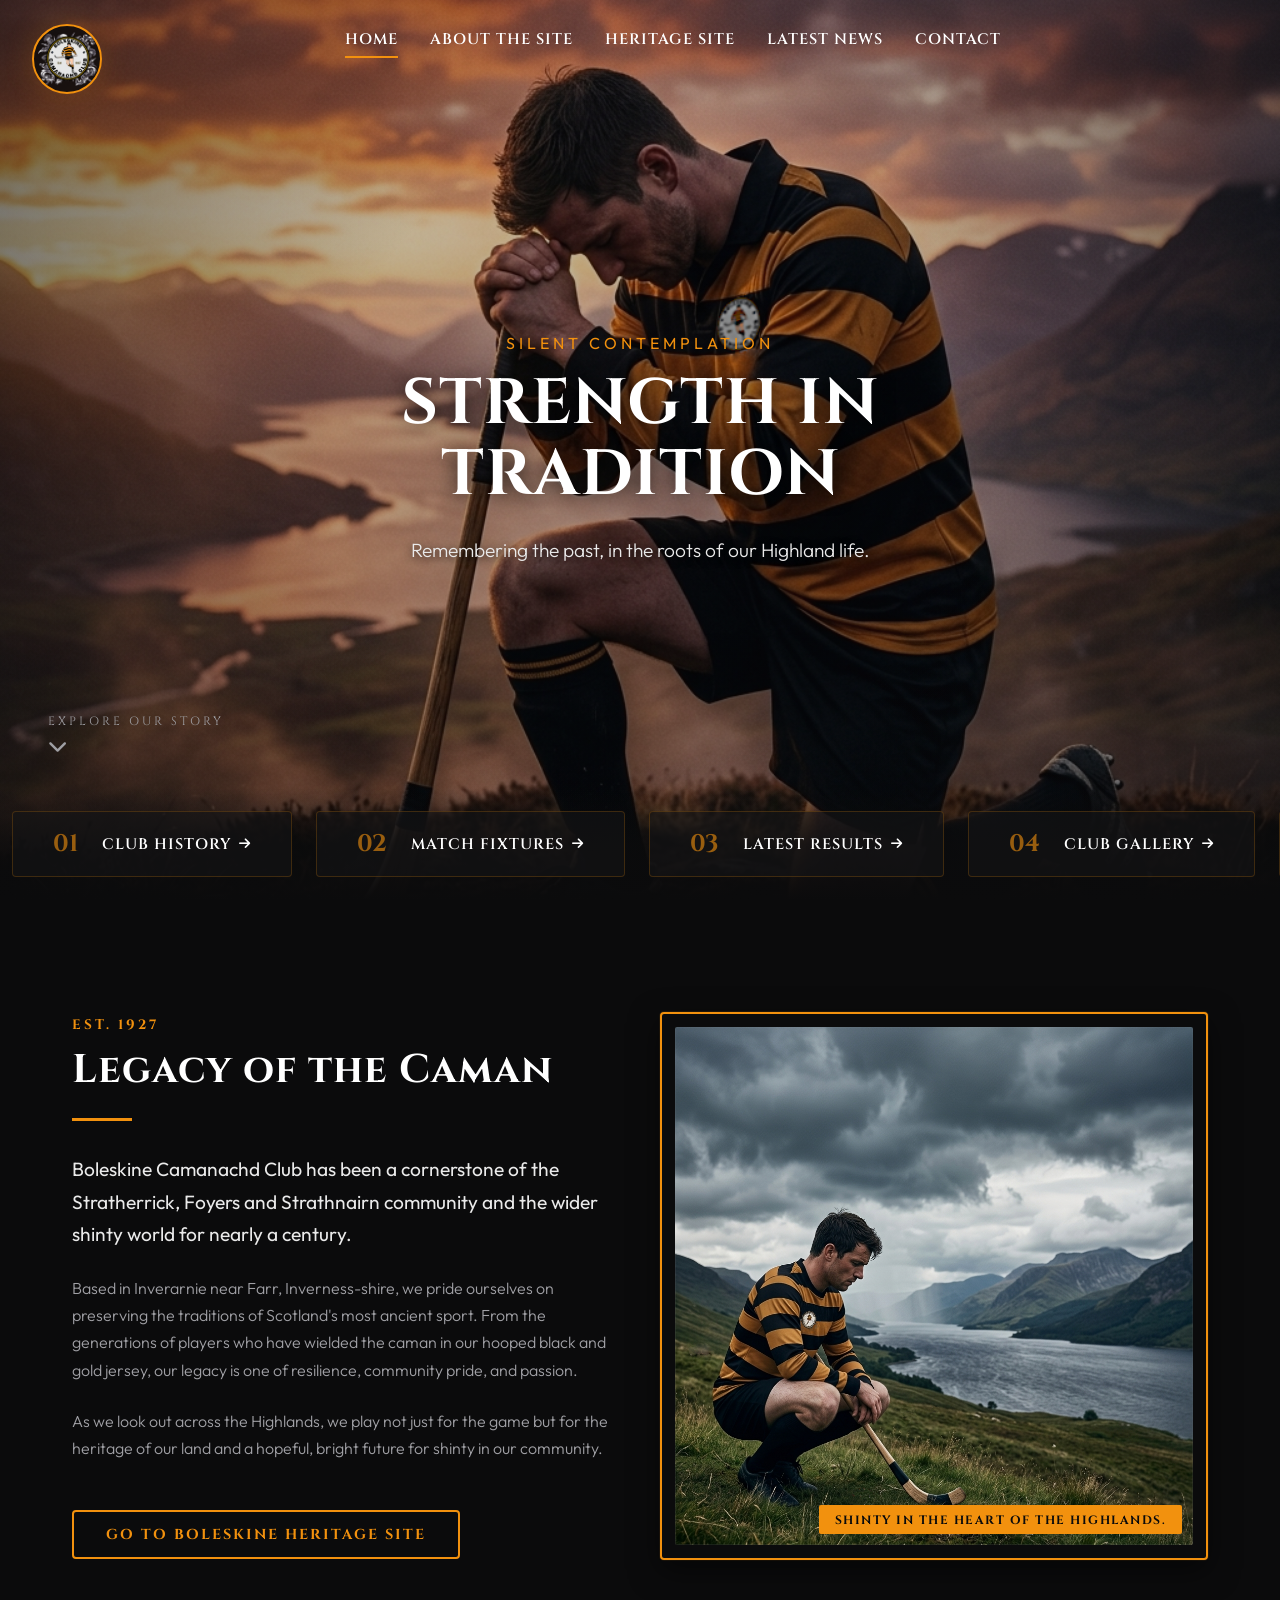
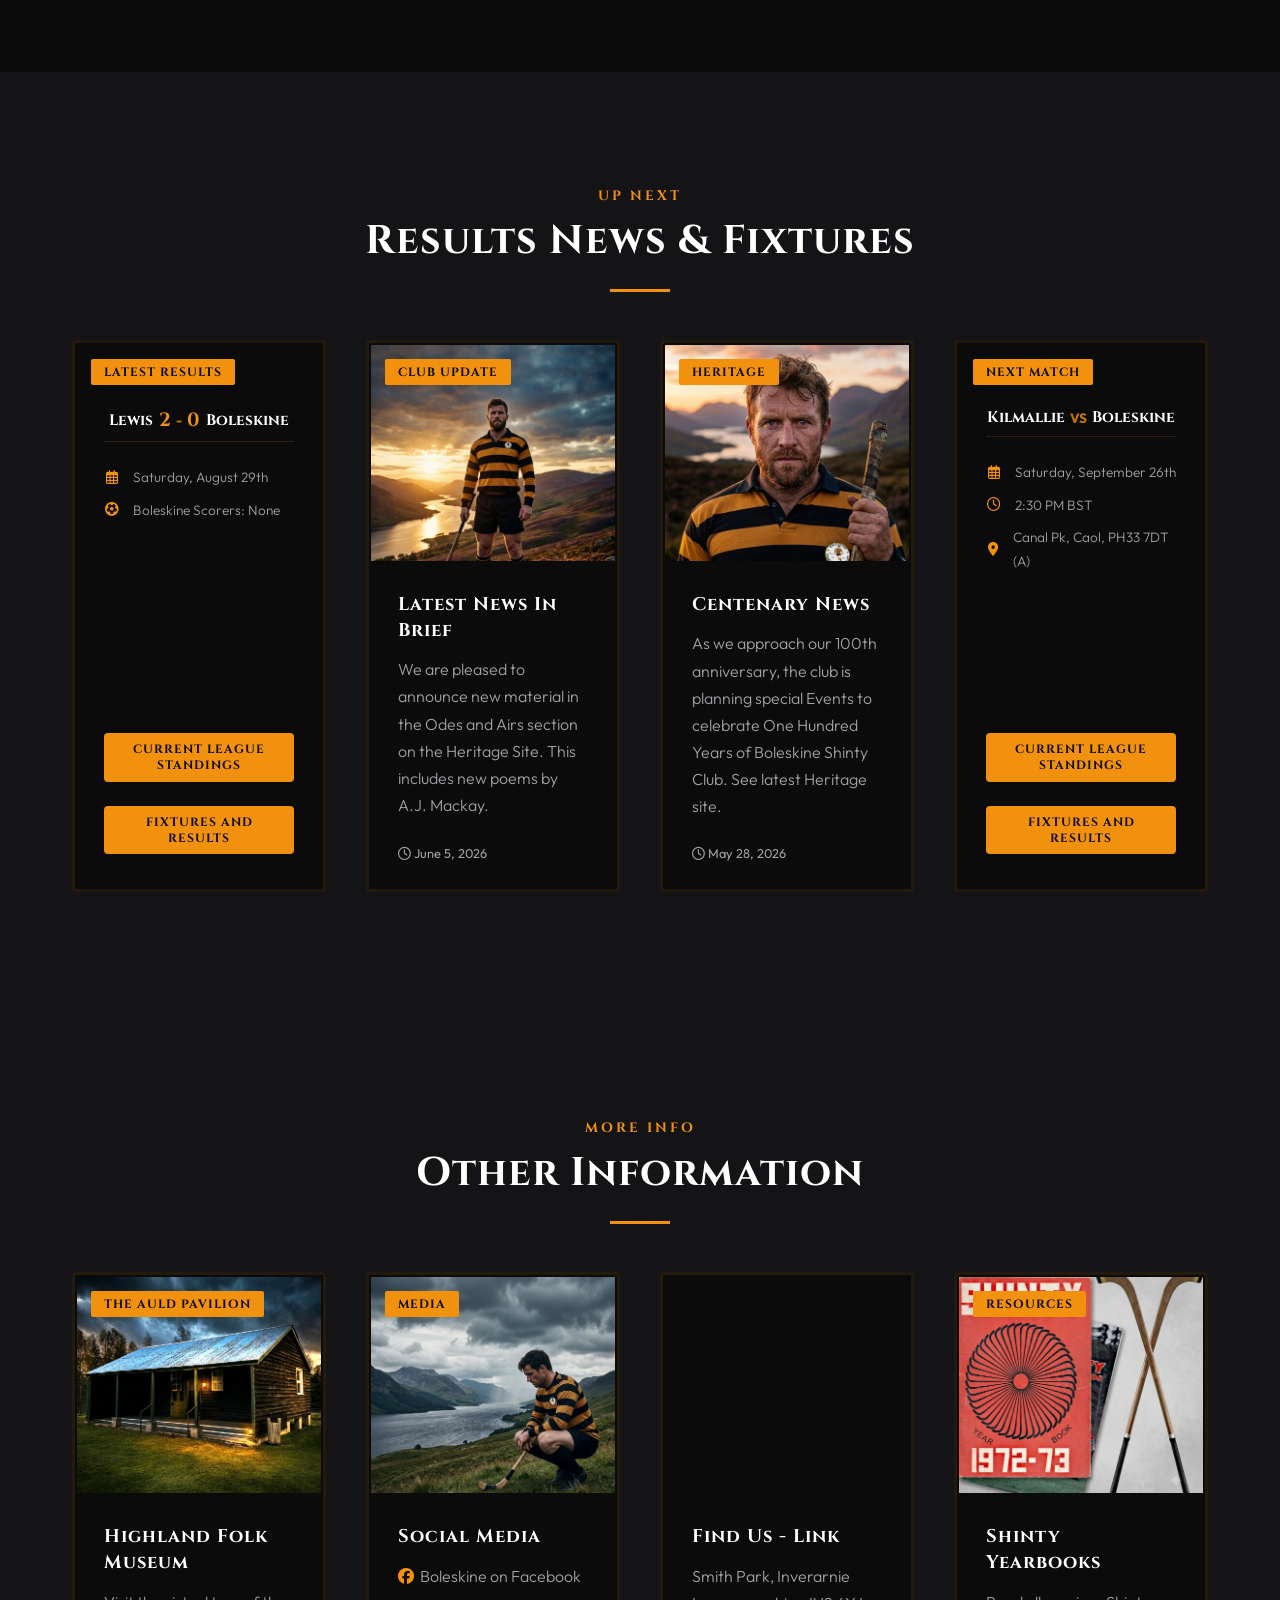
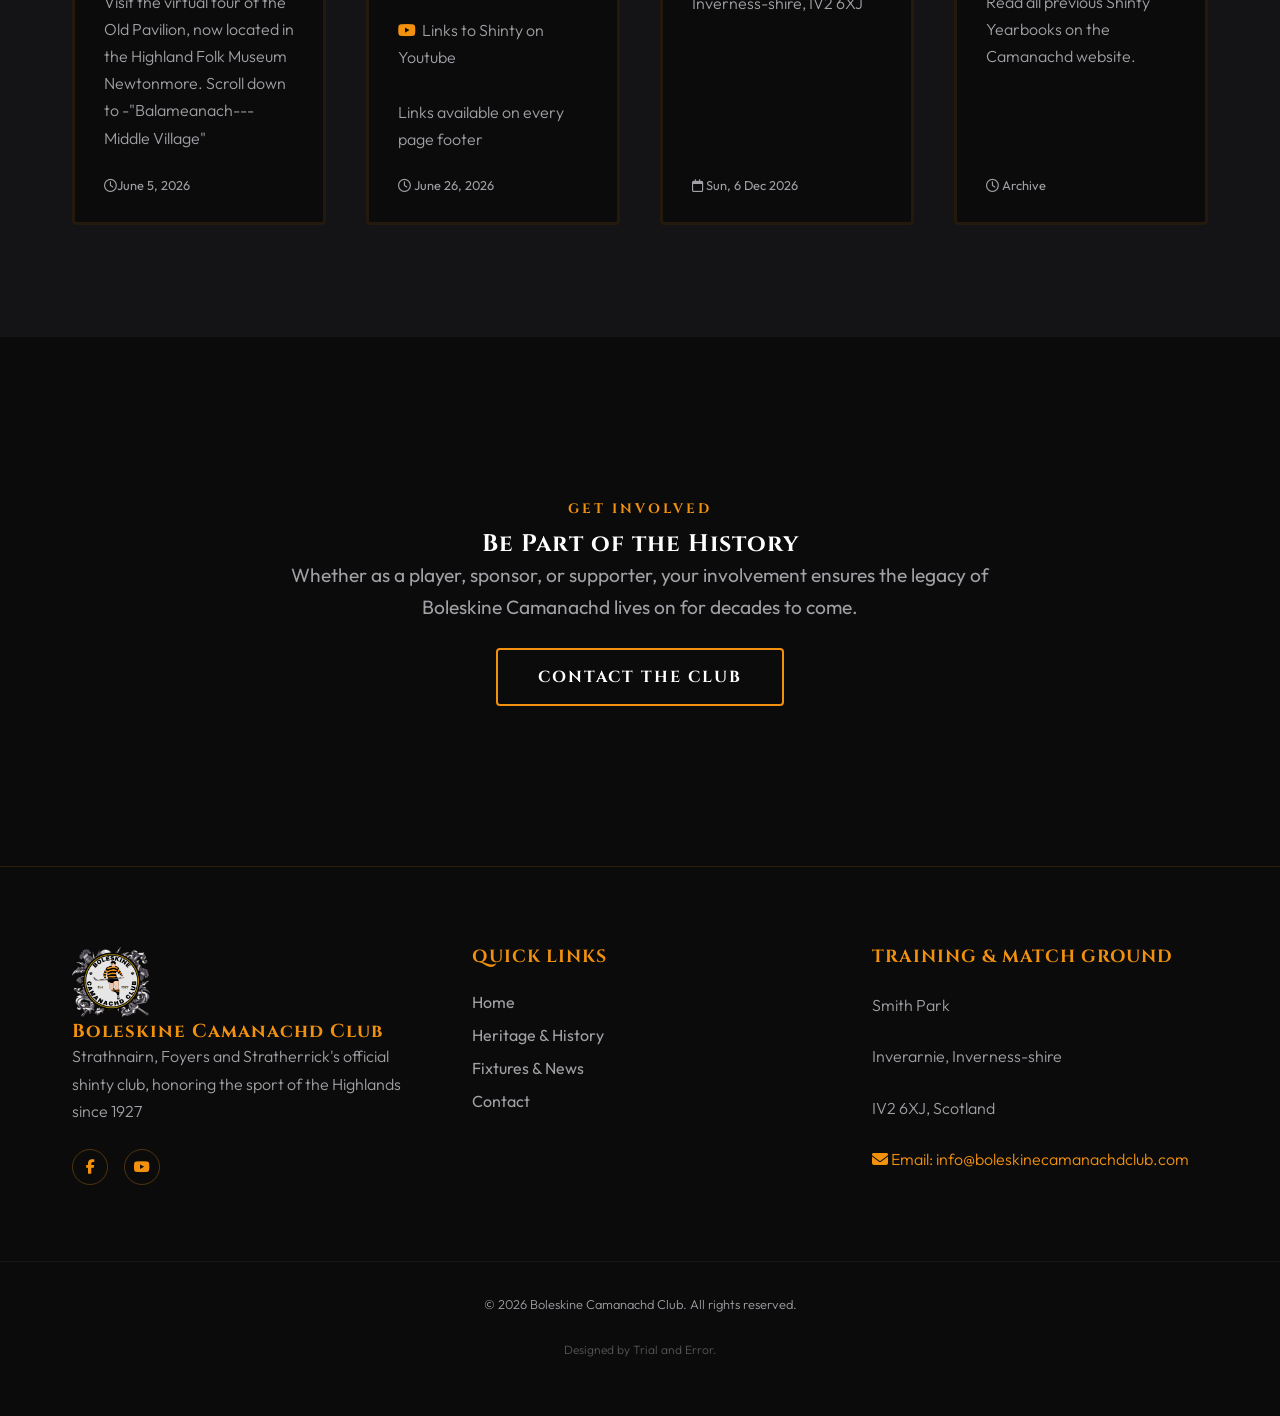
==== commit faaa31a9: "Update hero gradients and add pavilion background to CTA" ====
--- a/index.html
+++ b/index.html
@@ -13,7 +13,9 @@
     <!-- Google Fonts -->
     <link rel="preconnect" href="https://fonts.googleapis.com/">
     <link rel="preconnect" href="https://fonts.gstatic.com/" crossorigin="">
-    <link href="https://fonts.googleapis.com/css2?family=Cinzel:wght@400;700;900&family=Outfit:wght@300;400;600&display=swap" rel="stylesheet">
+    <link
+        href="https://fonts.googleapis.com/css2?family=Cinzel:wght@400;700;900&family=Outfit:wght@300;400;600&display=swap"
+        rel="stylesheet">
     <!-- FontAwesome for Icons -->
     <link rel="stylesheet" href="https://cdnjs.cloudflare.com/ajax/libs/font-awesome/6.5.0/css/all.min.css">
     <!-- Stylesheet -->
@@ -29,19 +31,19 @@
         }
 
         #slide-bowed {
-            background-image: linear-gradient(to bottom, rgba(0, 0, 0, 0.3), rgba(11, 11, 12, 0.9)), url('assets/player_1_bowed.png');
+            background-image: linear-gradient(to bottom, rgba(11, 11, 12, 0.2), rgba(11, 11, 12, 0.4)), url('assets/player_1_bowed.png');
         }
 
         #slide-standing {
-            background-image: linear-gradient(to bottom, rgba(0, 0, 0, 0.3), rgba(11, 11, 12, 0.9)), url('assets/player_2_standing.png');
+            background-image: linear-gradient(to bottom, rgba(11, 11, 12, 0.2), rgba(11, 11, 12, 0.4)), url('assets/player_2_standing.png');
         }
 
         #slide-determined {
-            background-image: linear-gradient(to bottom, rgba(0, 0, 0, 0.2), rgba(11, 11, 12, 0.95)), url('assets/determined.png');
+            background-image: linear-gradient(to bottom, rgba(11, 11, 12, 0.2), rgba(11, 11, 12, 0.4)), url('assets/determined.png');
         }
 
         #slide-hopeful {
-            background-image: linear-gradient(to bottom, rgba(0, 0, 0, 0.25), rgba(11, 11, 12, 0.9)), url('assets/player_4_hopeful.png');
+            background-image: linear-gradient(to bottom, rgba(11, 11, 12, 0.2), rgba(11, 11, 12, 0.4)), url('assets/player_4_hopeful.png');
         }
     </style>
 </head>
@@ -71,7 +73,7 @@
                 <div class="hero-text-overlay text-center">
                     <span class="text-subtitle font-cinzel-bold">Rising Tall</span>
                     <h1 class="font-cinzel">Pride of the Gaidheal</h1>
-                    <p>Turning to face the future. Ready to continue our history.</p>
+                    <p>Facing the future. Ready to continue our history.</p>
                 </div>
             </div>
 
@@ -89,7 +91,7 @@
                 <div class="hero-text-overlay text-center">
                     <span class="text-subtitle font-cinzel-bold">Rise Again</span>
                     <h1 class="font-cinzel">Hope for the future</h1>
-                    <p>Standing tall, ready to write the next chapter.</p>
+                    <p>Standing tall, ready for the next chapter.</p>
                 </div>
             </div>
         </div>
@@ -229,11 +231,13 @@
                         </p>
                         <p>As we look out across the Highlands, we play not just for the game but for the heritage of
                             our land and a hopeful, bright future for shinty in our community.</p>
-                        <a href="https://boleskinecamanachdclub.com/test/heritage/" class="btn btn-gold btn-outline mt-3">Go to Boleskine Heritage Site</a>
+                        <a href="https://boleskinecamanachdclub.com/test/heritage/"
+                            class="btn btn-gold btn-outline mt-3">Go to Boleskine Heritage Site</a>
                     </div>
                     <div class="heritage-image reveal-on-scroll active">
                         <div class="image-frame-gold">
-                            <img src="./index_files/player_1_original.png" alt="Boleskine Player in Contemplation">
+                            <img src="./index_files/player_1_original_flipped.png"
+                                alt="Boleskine Player in Contemplation">
                             <div class="frame-tag font-cinzel">Shinty in the heart of the Highlands. </div>
                         </div>
                     </div>
@@ -277,7 +281,9 @@
                             <img src="./index_files/player_2_standing.png" alt="Shinty Club Training Session">
                         </div>
                         <div class="card-content">
-                            <h3 class="card-heading font-cinzel"><a href="https://boleskinecamanachdclub.com/test/heritage">Latest News In Brief</a></h3>
+                            <h3 class="card-heading font-cinzel"><a
+                                    href="https://boleskinecamanachdclub.com/test/heritage">Latest News In Brief</a>
+                            </h3>
                             <p>We are pleased to announce new material in the Odes and Airs section on the Heritage
                                 Site. This includes new poems by A.J. Mackay.</p>
                             <span class="card-date"><i class="fa-regular fa-clock"></i> June 5, 2026</span>
@@ -291,7 +297,9 @@
                             <img src="./index_files/determined.png" alt="Shinty Club Slogan Background">
                         </div>
                         <div class="card-content">
-                            <h3 class="card-heading font-cinzel"><a href="https://boleskinecamanachdclub.com/test/heritage/centenary-news/">Centenary News</a>
+                            <h3 class="card-heading font-cinzel"><a
+                                    href="https://boleskinecamanachdclub.com/test/heritage/centenary-news/">Centenary
+                                    News</a>
                             </h3>
                             <p>As we approach our 100th anniversary, the club is planning special Events to
                                 celebrate One Hundred Years of Boleskine Shinty Club. See latest Heritage site.</p>
@@ -339,7 +347,7 @@
                     <div class="news-card reveal-on-scroll active">
                         <div class="card-img-wrapper">
                             <div class="card-type font-cinzel">The Auld Pavilion</div>
-                            <img src="./index_files/auld_pavilion.jpg" alt="Shinty Pavilion Tour">
+                            <img src="./index_files/auld_pavilionlight.png" alt="Shinty Pavilion Tour">
                         </div>
                         <div class="card-content">
                             <h3 class="card-heading font-cinzel"><a
@@ -386,10 +394,13 @@
                         </div>
                         <div class="card-content">
                             <h3 class="card-heading font-cinzel">
-                                <a href="https://www.google.com/maps/place/Boleskine+Shinty+Club/@57.3915967,-4.1916221,9784m/data=!3m1!1e3!4m9!1m2!2m1!1sSmith+Park,+Inverarnie,+Inverness-shire,+IV2+6XJ!3m5!1s0x488f6e24316aadd3:0xac85c4b815f97636!8m2!3d57.3867936!4d-4.1818406!16s%2Fg%2F11cms_fbth?entry=ttu&amp;g_ep=EgoyMDI2MDgyNC4wIKXMDSoASAFQAw%3D%3D" target="_blank" rel="noopener" class="hover-gold text-white" style="text-decoration: none; transition: color 0.3s ease;">Find Us</a>
+                                <a href="https://www.google.com/maps/place/Boleskine+Shinty+Club/@57.3915967,-4.1916221,9784m/data=!3m1!1e3!4m9!1m2!2m1!1sSmith+Park,+Inverarnie,+Inverness-shire,+IV2+6XJ!3m5!1s0x488f6e24316aadd3:0xac85c4b815f97636!8m2!3d57.3867936!4d-4.1818406!16s%2Fg%2F11cms_fbth?entry=ttu&amp;g_ep=EgoyMDI2MDgyNC4wIKXMDSoASAFQAw%3D%3D"
+                                    target="_blank" rel="noopener" class="hover-gold text-white"
+                                    style="text-decoration: none; transition: color 0.3s ease;">Find Us - Link</a>
                             </h3>
                             <p>Smith Park, Inverarnie<br>Inverness-shire, IV2 6XJ</p>
-                            <span class="card-date"><i class="fa-regular fa-calendar"></i> <span id="card-datetime"></span></span>
+                            <span class="card-date"><i class="fa-regular fa-calendar"></i> <span
+                                    id="card-datetime"></span></span>
                             <script>
                                 document.getElementById('card-datetime').innerText = new Date().toLocaleString('en-GB', { weekday: 'short', day: 'numeric', month: 'short', year: 'numeric' });
                             </script>
@@ -427,7 +438,8 @@
                     <p class="lead text-gray mb-4">Whether as a player, sponsor, or supporter, your involvement ensures
                         the legacy of Boleskine Camanachd lives on for decades to come.</p>
                     <div class="gap-3 justify-center mt-4">
-                        <a href="contact.html" target="_blank" class="btn btn-gold btn-outline btn-lg text-white">Contact The Club</a>
+                        <a href="contact.html" target="_blank"
+                            class="btn btn-gold btn-outline btn-lg text-white">Contact The Club</a>
                     </div>
                 </div>
             </div>
--- a/css/style.css
+++ b/css/style.css
@@ -35,6 +35,22 @@
     display: flex;
     flex-direction: column;
     overflow-x: hidden;
+    position: relative;
+}
+
+/* Club Membership CTA Section Background */
+#membership.cta-section {
+    background-image: url('../index_files/OldPavilion.webp');
+    background-size: cover;
+    background-position: center;
+    background-repeat: no-repeat;
+}
+
+#membership .cta-overlay {
+    position: absolute;
+    inset: 0;
+    background-color: rgba(11, 11, 12, 0.85); /* Fades the image making it very subtle */
+    z-index: 0;
 }
 
 /* Typography Utility */
@@ -638,8 +654,8 @@
     z-index: 10;
     display: flex;
     align-items: center;
-    border-top: 1px solid rgba(242, 145, 14, 0.1);
-    border-bottom: 1px solid rgba(242, 145, 14, 0.15);
+    border-top: 0px solid rgba(242, 145, 14, 0.1);
+    border-bottom: 0px solid rgba(242, 145, 14, 0.15);
     overflow: hidden;
 }
 
@@ -767,7 +783,7 @@
 /* Fixtures & News Cards */
 .news-card {
     background-color: var(--color-black);
-    border: 1px solid rgba(242, 145, 14, 0.1);
+    border: 3px solid rgba(242, 145, 14, 0.1);
     border-radius: 4px;
     overflow: hidden;
     display: flex;
@@ -788,6 +804,15 @@
     overflow: hidden;
 }
 
+.card-img-wrapper::after {
+    content: '';
+    position: absolute;
+    inset: 0;
+    border: 2px solid var(--color-black);
+    pointer-events: none;
+    z-index: 2;
+}
+
 .card-img-wrapper img,
 .card-img-wrapper iframe.map-iframe {
     width: 100%;
@@ -798,7 +823,7 @@
 
 .card-img-wrapper iframe.map-iframe {
     border: 0;
-    pointer-events: none;
+    /*pointer-events: none;*/
     height: calc(100% + 65px);
     margin-top: -65px;
 }
@@ -1341,7 +1366,8 @@
     width: 200px;
     height: 140px;
     background: #fff;
-    padding: 3px; /* Trimmed border */
+    padding: 3px;
+    /* Trimmed border */
     border-radius: 2px;
     box-shadow: 0 10px 20px rgba(0, 0, 0, 0.4), 0 0 0 1px rgba(242, 145, 14, 0.2);
     transform: translate(var(--x, 0), var(--y, 0)) rotate(var(--rot, 0deg));
@@ -1385,7 +1411,8 @@
     left: 0;
     width: 100%;
     height: 100%;
-    background-color: rgba(11, 11, 12, 0.85); /* Dark overlay */
+    background-color: rgba(11, 11, 12, 0.85);
+    /* Dark overlay */
     z-index: -1;
 }
 
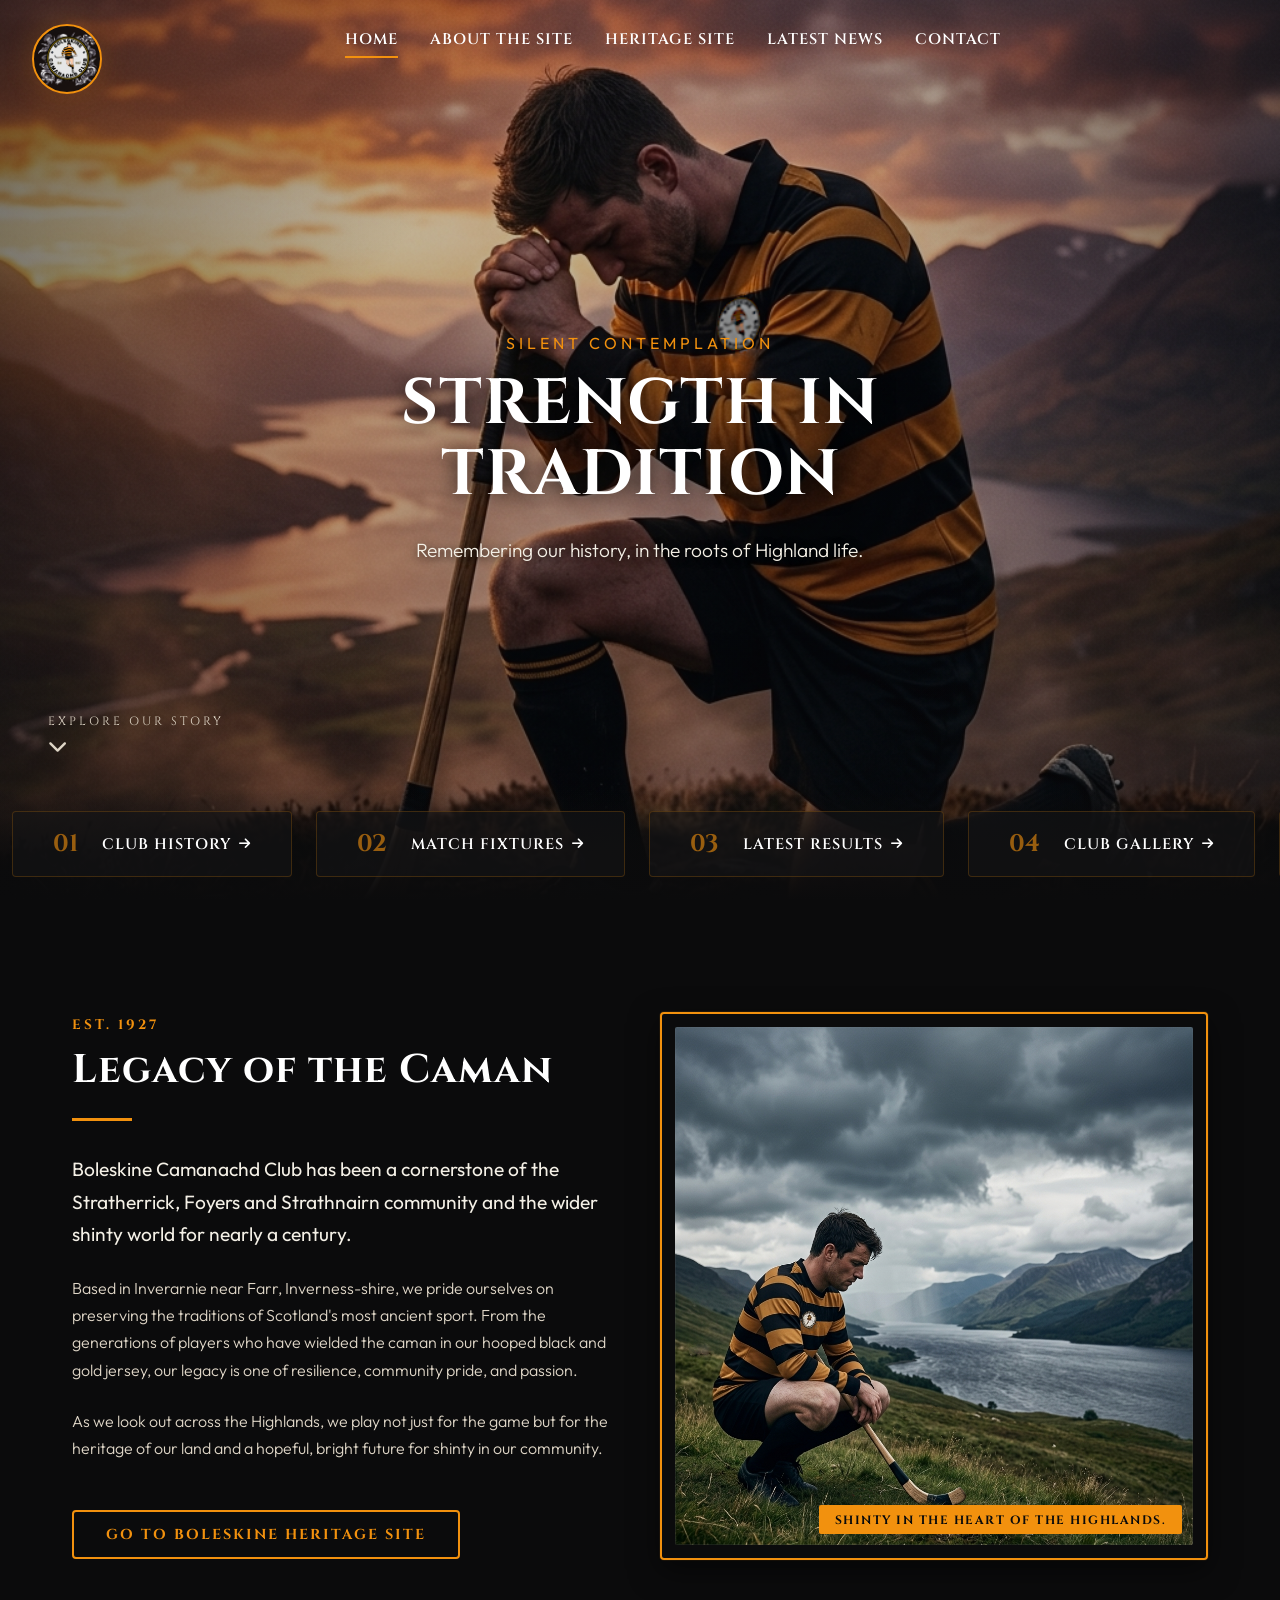
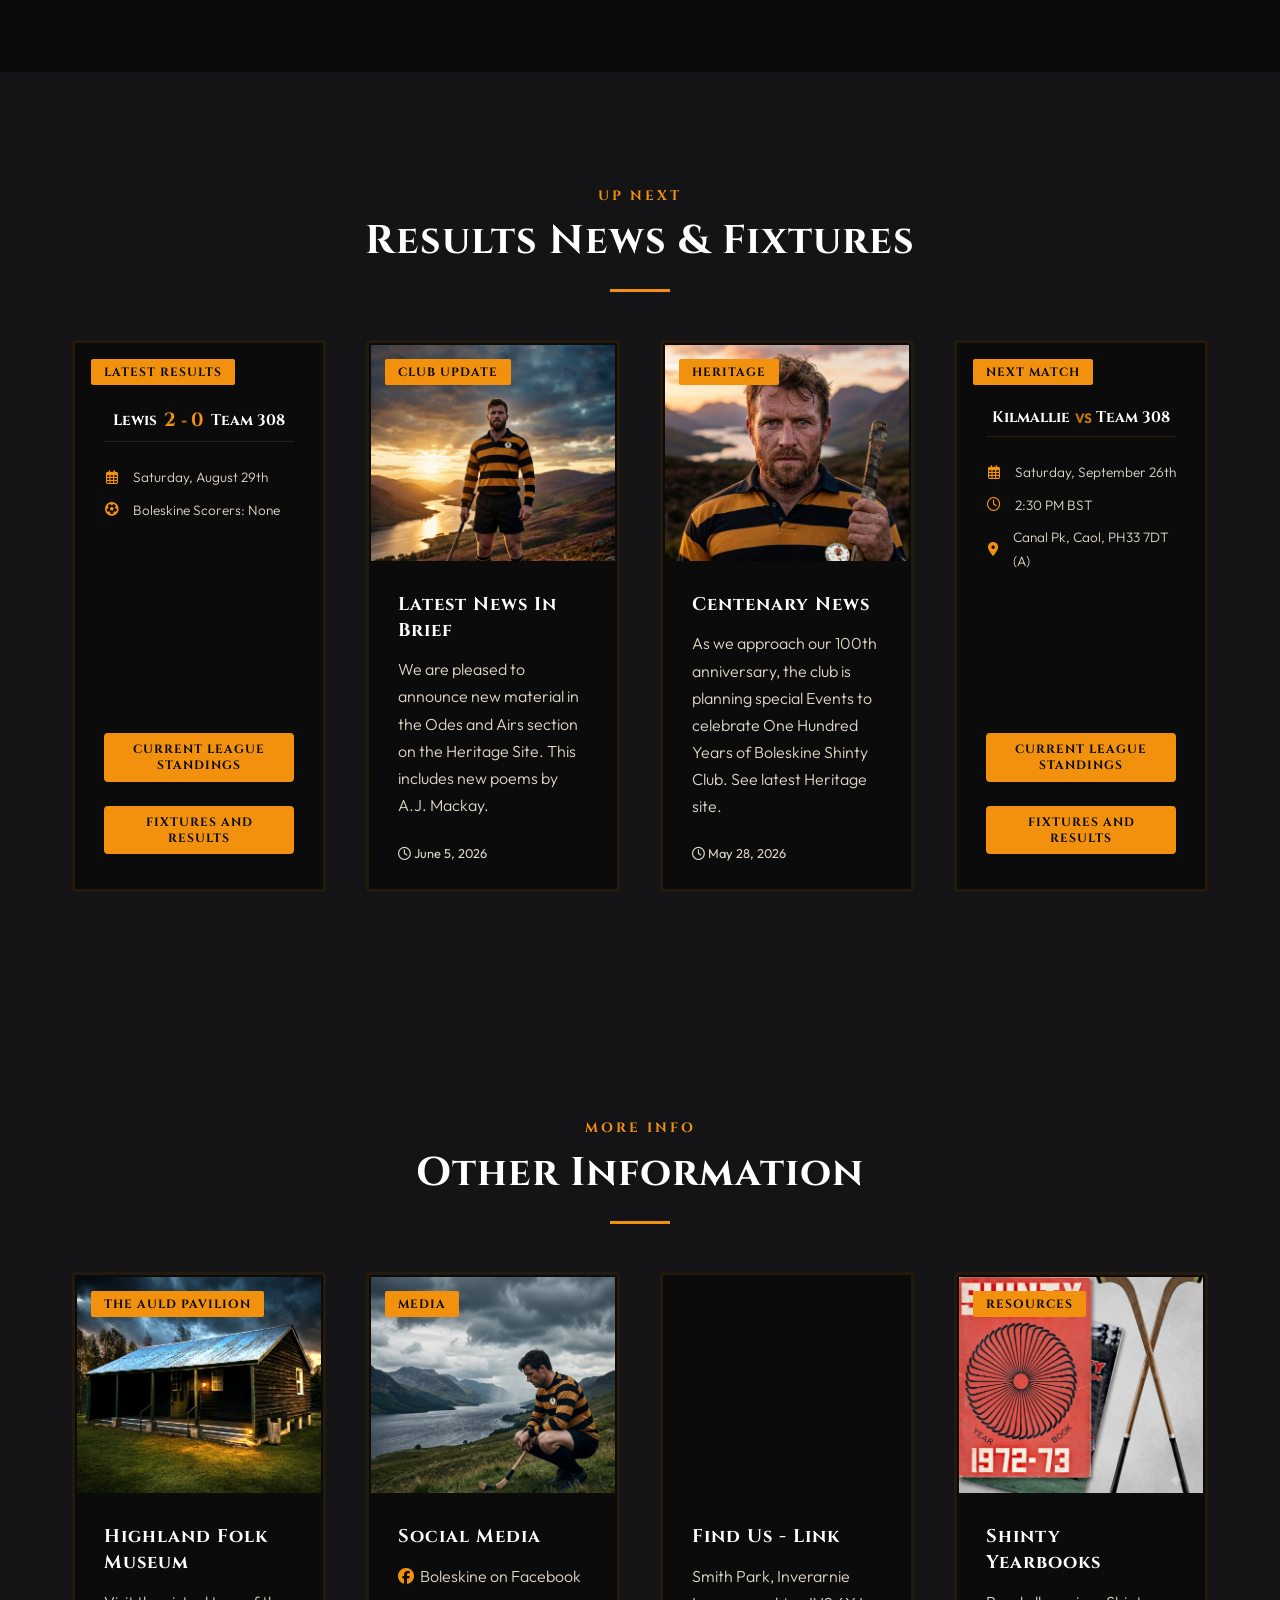
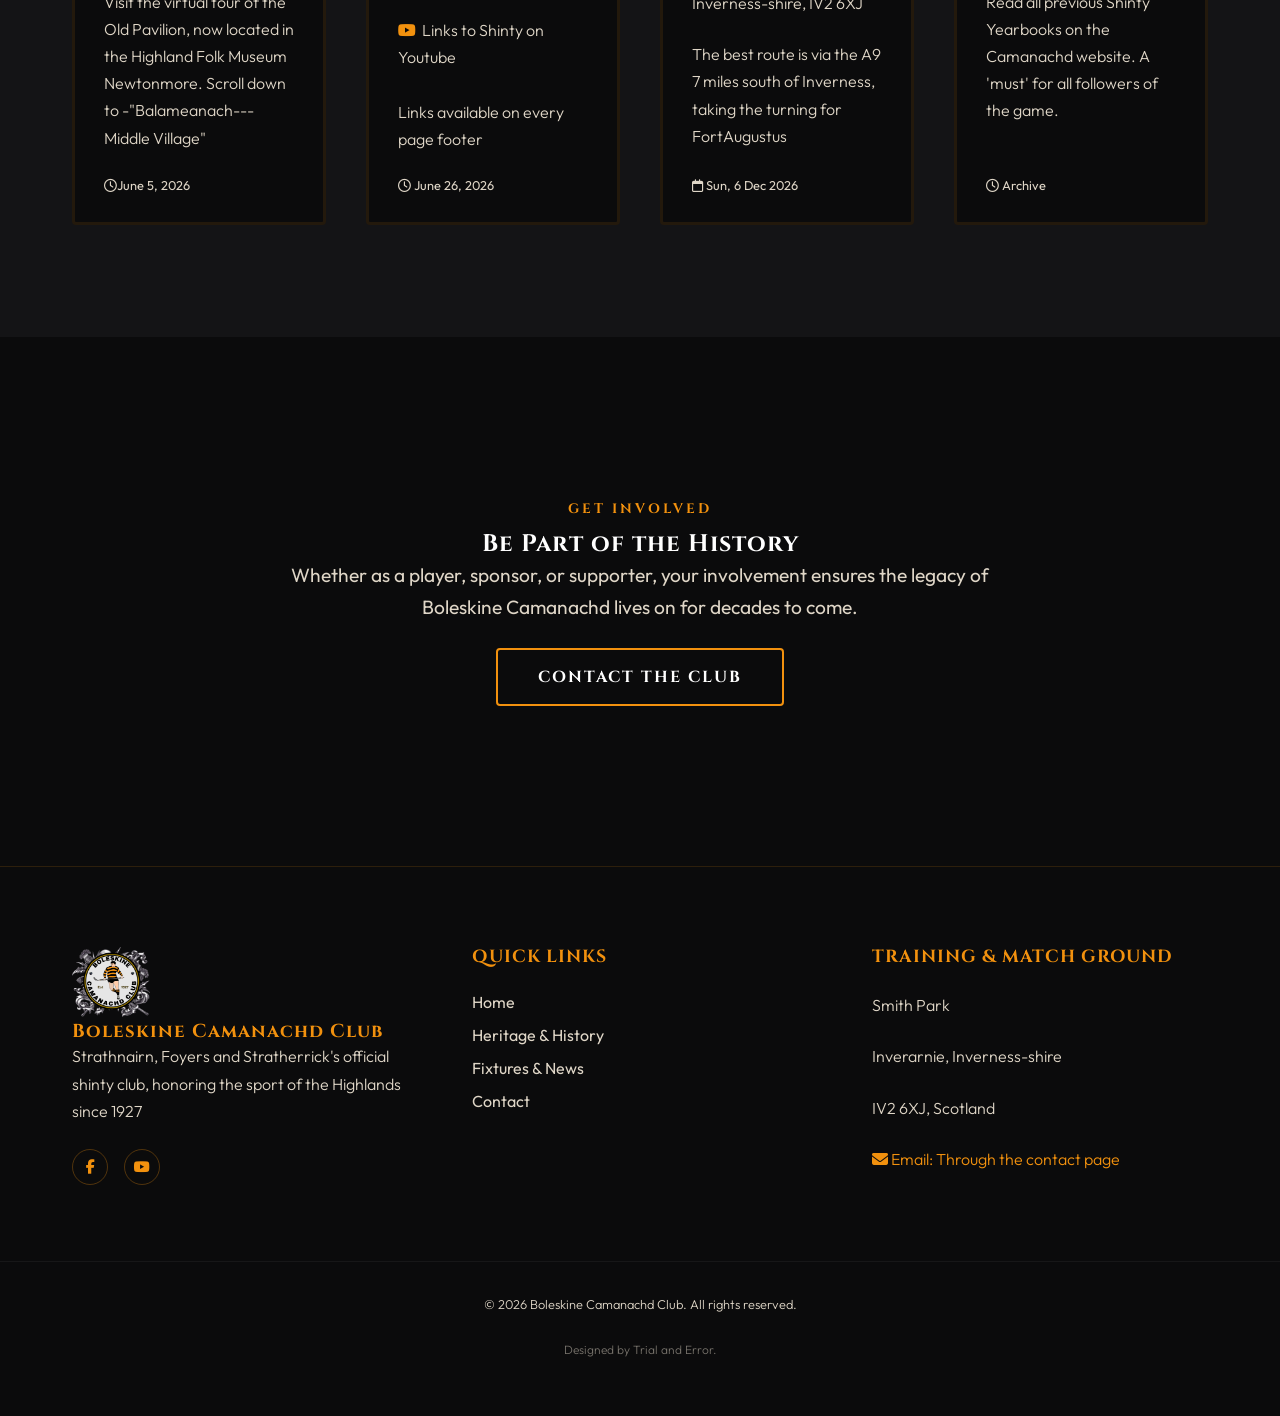
==== commit b5ce5d84: "Update CSS animations, colors and fix index flashing" ====
--- a/index.html
+++ b/index.html
@@ -60,11 +60,11 @@
     <section id="hero">
         <div class="hero-slides-wrapper">
             <!-- Slide 1: Bowed/Contemplation -->
-            <div class="hero-slide" id="slide-bowed">
+            <div class="hero-slide active" id="slide-bowed">
                 <div class="hero-text-overlay text-center">
                     <span class="text-subtitle font-cinzel-bold">Silent Contemplation</span>
                     <h1 class="font-cinzel">Strength in Tradition</h1>
-                    <p>Remembering the past, in the roots of our Highland life.</p>
+                    <p>Remembering our history, in the roots of Highland life.</p>
                 </div>
             </div>
 
@@ -73,7 +73,7 @@
                 <div class="hero-text-overlay text-center">
                     <span class="text-subtitle font-cinzel-bold">Rising Tall</span>
                     <h1 class="font-cinzel">Pride of the Gaidheal</h1>
-                    <p>Facing the future. Ready to continue our history.</p>
+                    <p>Facing the future to continue our history.</p>
                 </div>
             </div>
 
@@ -87,7 +87,7 @@
             </div>
 
             <!-- Slide 4: Hopeful/Triumphant -->
-            <div class="hero-slide active" id="slide-hopeful">
+            <div class="hero-slide" id="slide-hopeful">
                 <div class="hero-text-overlay text-center">
                     <span class="text-subtitle font-cinzel-bold">Rise Again</span>
                     <h1 class="font-cinzel">Hope for the future</h1>
@@ -399,6 +399,7 @@
                                     style="text-decoration: none; transition: color 0.3s ease;">Find Us - Link</a>
                             </h3>
                             <p>Smith Park, Inverarnie<br>Inverness-shire, IV2 6XJ</p>
+							<p>The best route is via the A9 7 miles south of Inverness, taking the turning for FortAugustus</p>
                             <span class="card-date"><i class="fa-regular fa-calendar"></i> <span
                                     id="card-datetime"></span></span>
                             <script>
@@ -416,7 +417,7 @@
                             <h3 class="card-heading font-cinzel"><a href="https://shinty.com/the-shinty-yearbook/"
                                     target="_blank" rel="noopener">Shinty Yearbooks</a>
                             </h3>
-                            <p>Read all previous Shinty Yearbooks on the Camanachd website.</p>
+                            <p>Read all previous Shinty Yearbooks on the Camanachd website. A 'must' for all followers of the game.</p>
                             <span class="card-date"><i class="fa-regular fa-clock"></i> Archive</span>
                         </div>
                     </div>
--- a/css/style.css
+++ b/css/style.css
@@ -6,8 +6,8 @@
     --color-gold-hover: #C5720A;
     --color-gold-light: #FDDBB4;
     --color-gold-rgb: 242, 145, 14;
-    --color-text: #EAEAEA;
-    --color-text-muted: #A0A0A5;
+    --color-text: #f4f0e6;
+    --color-text-muted: #dfd6c7;
     --font-title: 'Cinzel', serif;
     --font-body: 'Outfit', sans-serif;
     --transition-smooth: all 0.5s cubic-bezier(0.25, 1, 0.5, 1);
@@ -49,7 +49,8 @@
 #membership .cta-overlay {
     position: absolute;
     inset: 0;
-    background-color: rgba(11, 11, 12, 0.85); /* Fades the image making it very subtle */
+    background-color: rgba(11, 11, 12, 0.85);
+    /* Fades the image making it very subtle */
     z-index: 0;
 }
 
@@ -527,7 +528,7 @@
 .hero-slide.active {
     opacity: 1;
     z-index: 2;
-    animation: ken-burns 12s linear infinite;
+    animation: ken-burns 12s linear infinite alternate;
 }
 
 @keyframes ken-burns {
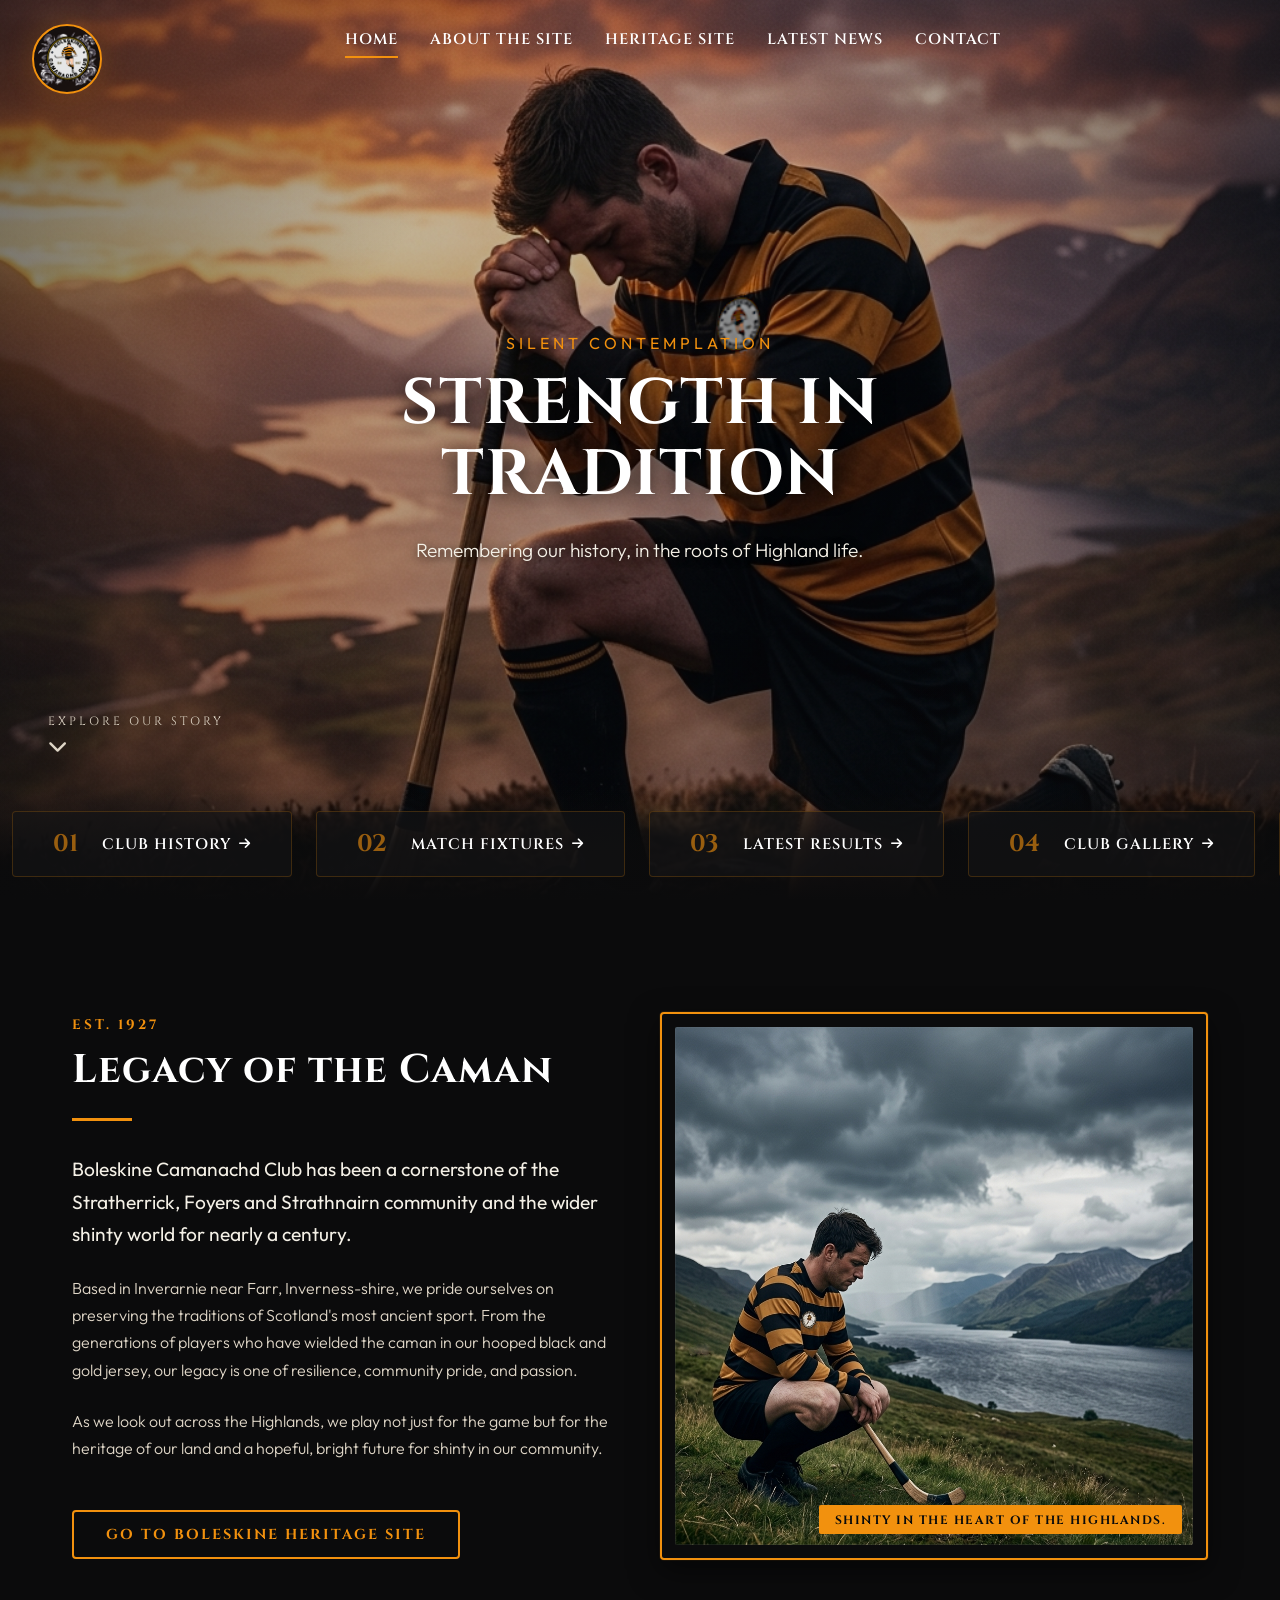
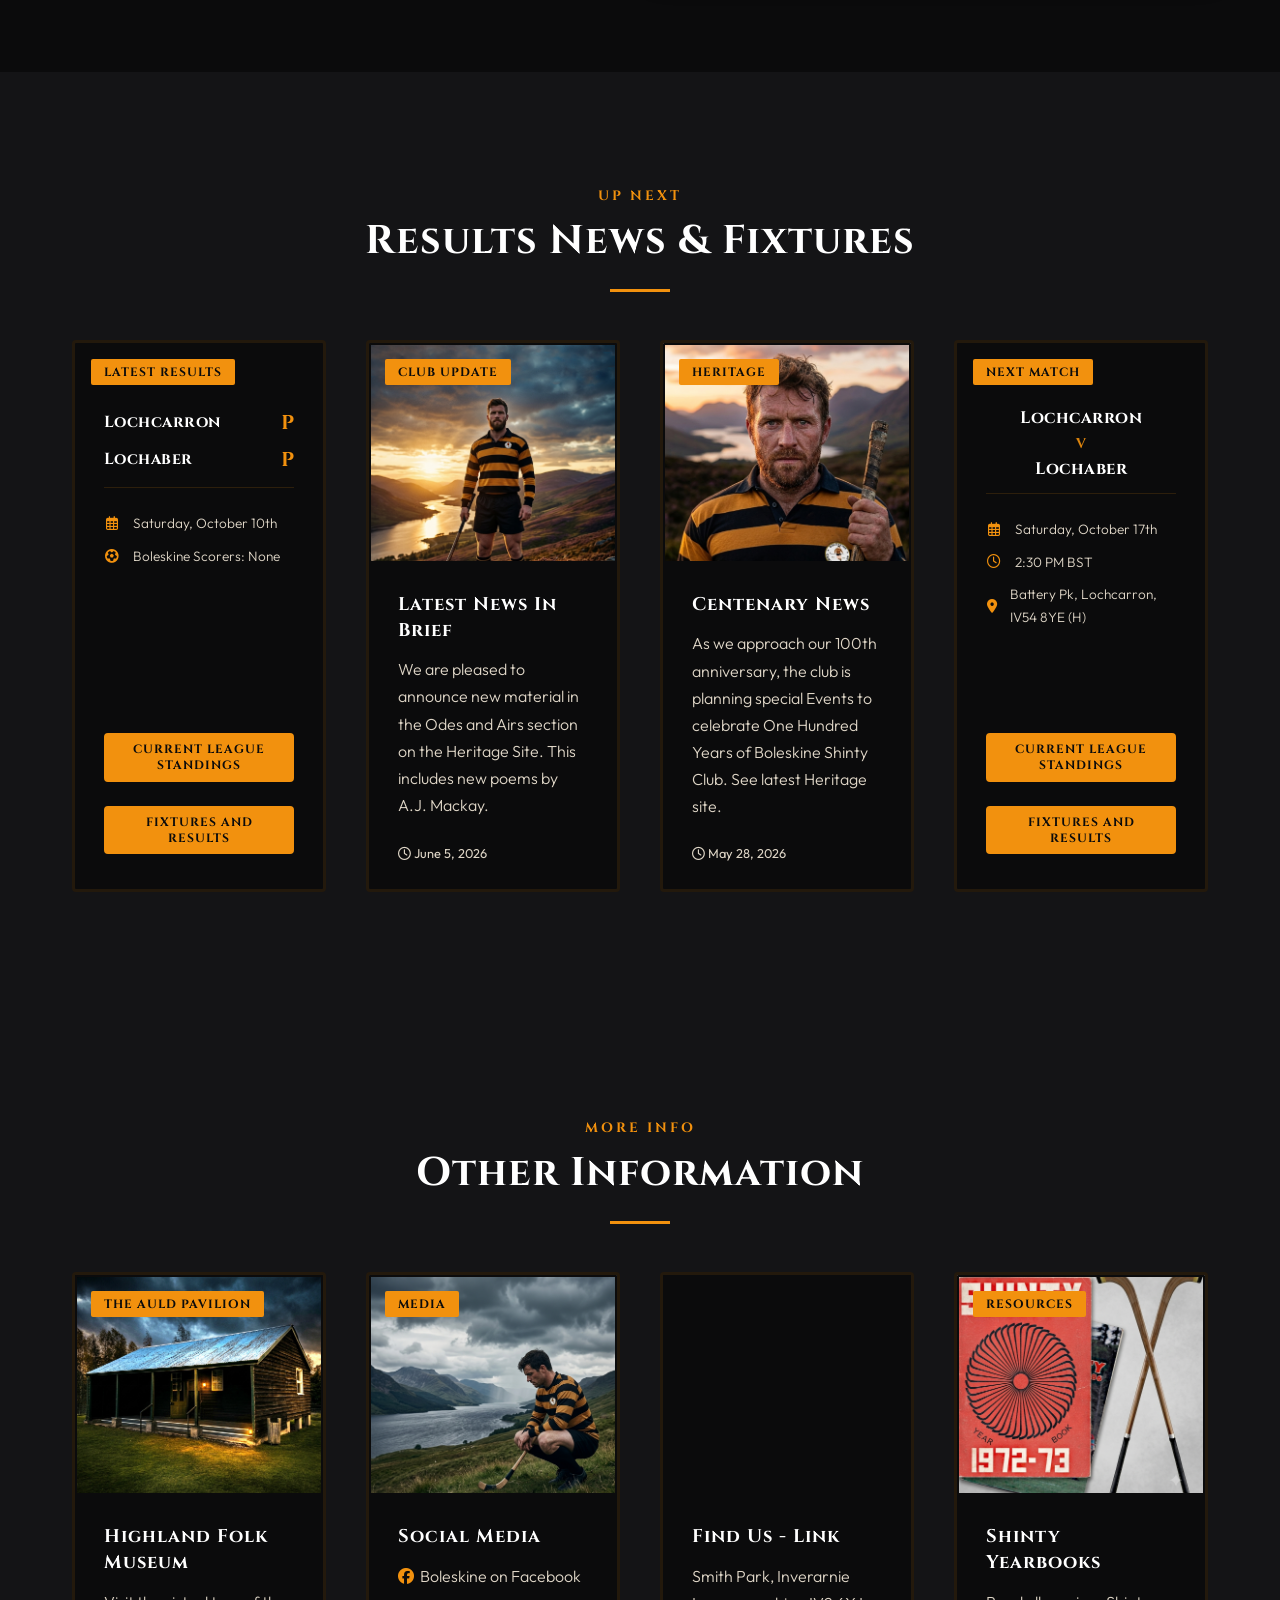
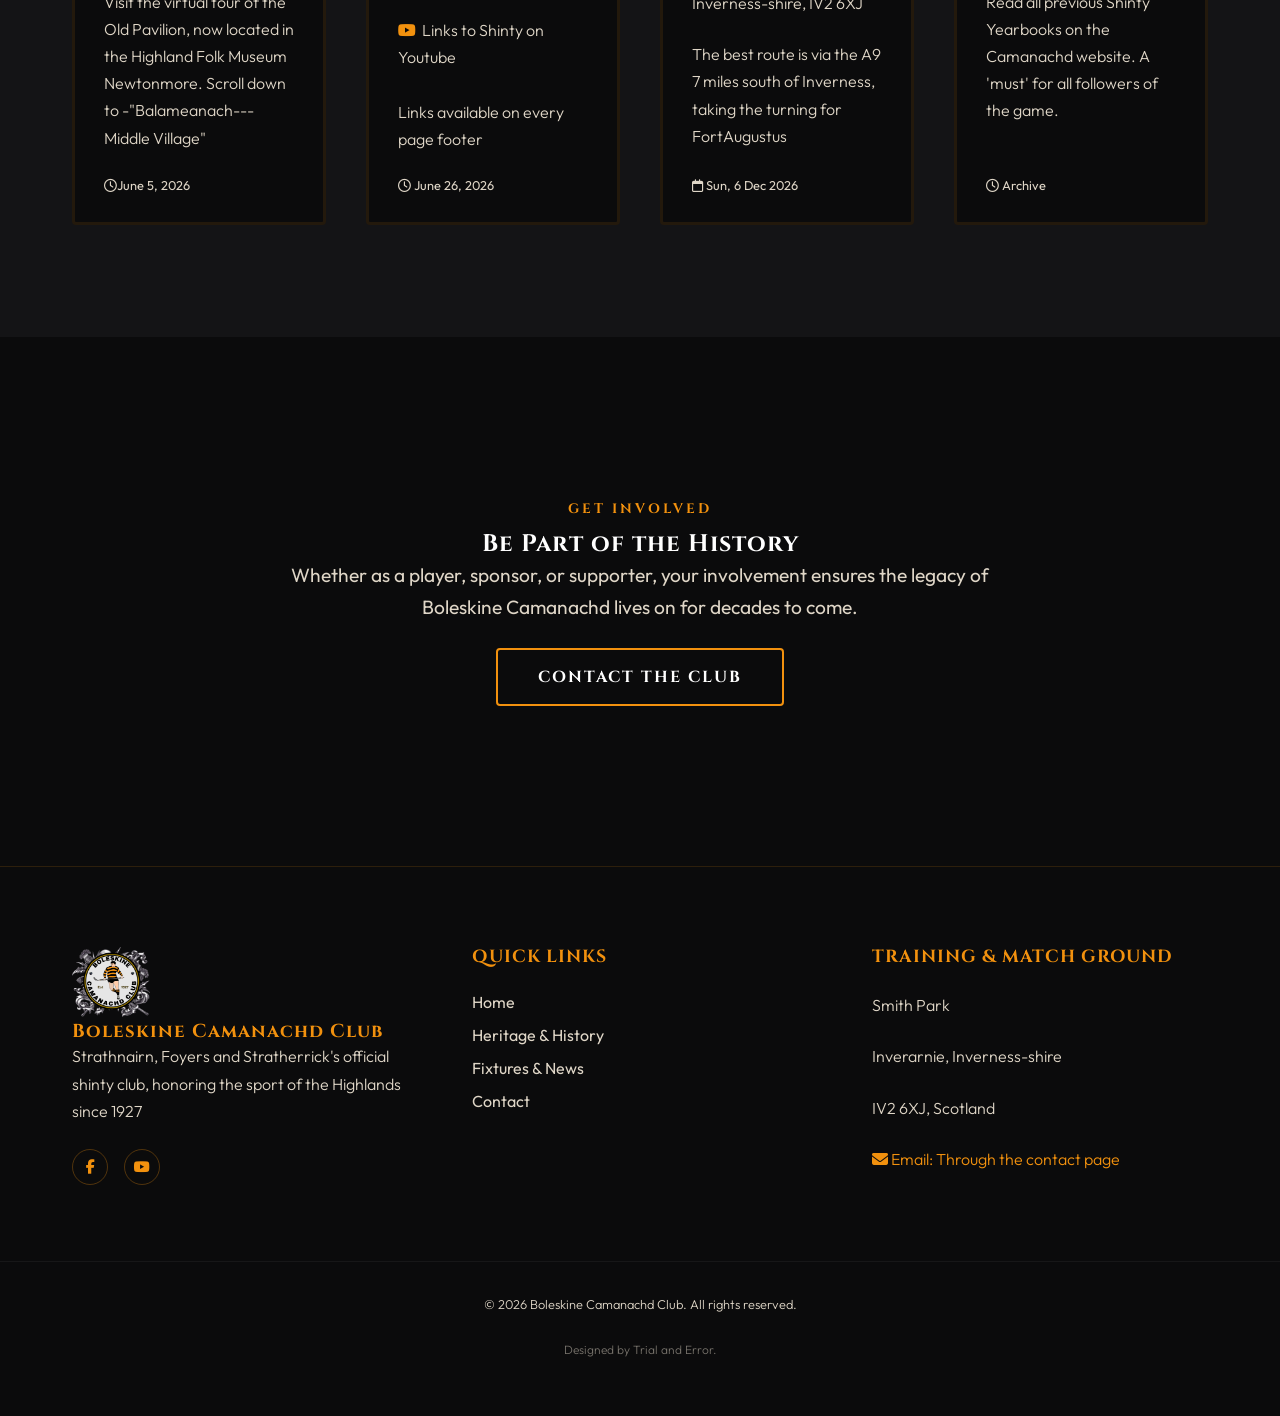
==== commit 171f753f: "Stack team names and scores vertically in fixtures and results cards" ====
--- a/index.html
+++ b/index.html
@@ -259,8 +259,16 @@
                     <div class="news-card reveal-on-scroll active" id="latest-results-card">
                         <div class="card-type font-cinzel">Latest Results</div>
                         <div class="fixture-details">
-                            <div class="fixture-teams"><span class="team-name font-cinzel">Boleskine</span><span
-                                    class="vs">vs</span><span class="team-name font-cinzel">Kingussie</span></div>
+                            <div class="fixture-teams">
+                                <div class="team-row home-row">
+                                    <span class="team-name font-cinzel">Boleskine</span>
+                                    <span class="team-score font-cinzel">P</span>
+                                </div>
+                                <div class="team-row away-row">
+                                    <span class="team-name font-cinzel">Kingussie</span>
+                                    <span class="team-score font-cinzel">P</span>
+                                </div>
+                            </div>
                             <div class="fixture-meta">
                                 <p><i class="fa-regular fa-calendar-days"></i> Saturday, July 4th</p>
                                 <p><i class="fa-regular fa-clock"></i> 2:30 PM BST</p>
@@ -310,8 +318,15 @@
                     <div class="news-card reveal-on-scroll active" id="next-match-card">
                         <div class="card-type font-cinzel">Next Match</div>
                         <div class="fixture-details">
-                            <div class="fixture-teams"><span class="team-name font-cinzel">Boleskine</span><span
-                                    class="vs">vs</span><span class="team-name font-cinzel">Kingussie</span></div>
+                            <div class="fixture-teams">
+                                <div class="team-row home-row">
+                                    <span class="team-name font-cinzel">Boleskine</span>
+                                </div>
+                                <span class="vs font-cinzel">V</span>
+                                <div class="team-row away-row">
+                                    <span class="team-name font-cinzel">Kingussie</span>
+                                </div>
+                            </div>
                             <div class="fixture-meta">
                                 <p><i class="fa-regular fa-calendar-days"></i> Saturday, July 4th</p>
                                 <p><i class="fa-regular fa-clock"></i> 2:30 PM BST</p>
--- a/css/style.css
+++ b/css/style.css
@@ -906,28 +906,21 @@
 
 .fixture-teams {
     display: flex;
-    align-items: center;
+    flex-direction: column;
     justify-content: center;
     margin-bottom: 1.5rem;
-    padding: 0.5rem 0;
+    padding: 0.5rem 0 0.8rem 0;
     border-bottom: 1px solid rgba(242, 145, 14, 0.15);
     width: 100%;
-}
-
+    min-height: 82px;
+}
+
+.fixture-teams .team-row,
 .fixture-teams .team-wrap {
     display: flex;
     align-items: center;
-    gap: 0.4rem;
-    flex: 0 1 auto;
+    width: 100%;
     min-width: 0;
-}
-
-.fixture-teams .home-wrap {
-    justify-content: flex-end;
-}
-
-.fixture-teams .away-wrap {
-    justify-content: flex-start;
 }
 
 .fixture-teams .team-name {
@@ -952,8 +945,81 @@
     font-weight: 700;
     color: var(--color-gold);
     text-transform: uppercase;
-    opacity: 0.8;
-    margin: 0 0.3rem;
+    opacity: 0.9;
+}
+
+/* Next Match / Fixture Card - Stacked Home over Away with V in between */
+#next-match-card .fixture-teams {
+    align-items: center;
+    gap: 0.2rem;
+}
+
+#next-match-card .fixture-teams .team-row,
+#next-match-card .fixture-teams .team-wrap {
+    justify-content: center;
+    text-align: center;
+}
+
+#next-match-card .fixture-teams .team-name {
+    font-size: 1.05rem;
+    font-weight: 700;
+    color: #ffffff;
+    white-space: nowrap;
+    overflow: hidden;
+    text-overflow: ellipsis;
+    text-align: center;
+    width: 100%;
+    letter-spacing: 0.5px;
+}
+
+#next-match-card .fixture-teams .vs {
+    font-size: 0.85rem;
+    font-weight: 700;
+    color: var(--color-gold);
+    text-transform: uppercase;
+    opacity: 0.9;
+    margin: 0.15rem 0;
+    display: block;
+    text-align: center;
+    letter-spacing: 1px;
+}
+
+/* Latest Results Card - Stacked Home with Score over Away with Score */
+#latest-results-card .fixture-teams {
+    gap: 0.45rem;
+}
+
+#latest-results-card .fixture-teams .team-row,
+#latest-results-card .fixture-teams .team-wrap {
+    justify-content: space-between;
+    padding: 0.1rem 0;
+}
+
+#latest-results-card .fixture-teams .team-name {
+    font-size: 1rem;
+    font-weight: 700;
+    color: #ffffff;
+    white-space: nowrap;
+    overflow: hidden;
+    text-overflow: ellipsis;
+    text-align: left;
+    flex: 1;
+    min-width: 0;
+    letter-spacing: 0.5px;
+}
+
+#latest-results-card .fixture-teams .team-score {
+    font-size: 1.25rem;
+    font-weight: 700;
+    color: var(--color-gold);
+    margin-left: 0.75rem;
+    flex-shrink: 0;
+    text-align: right;
+    min-width: 1.5rem;
+}
+
+#latest-results-card .fixture-teams .vs {
+    display: none;
 }
 
 .fixture-meta p {
